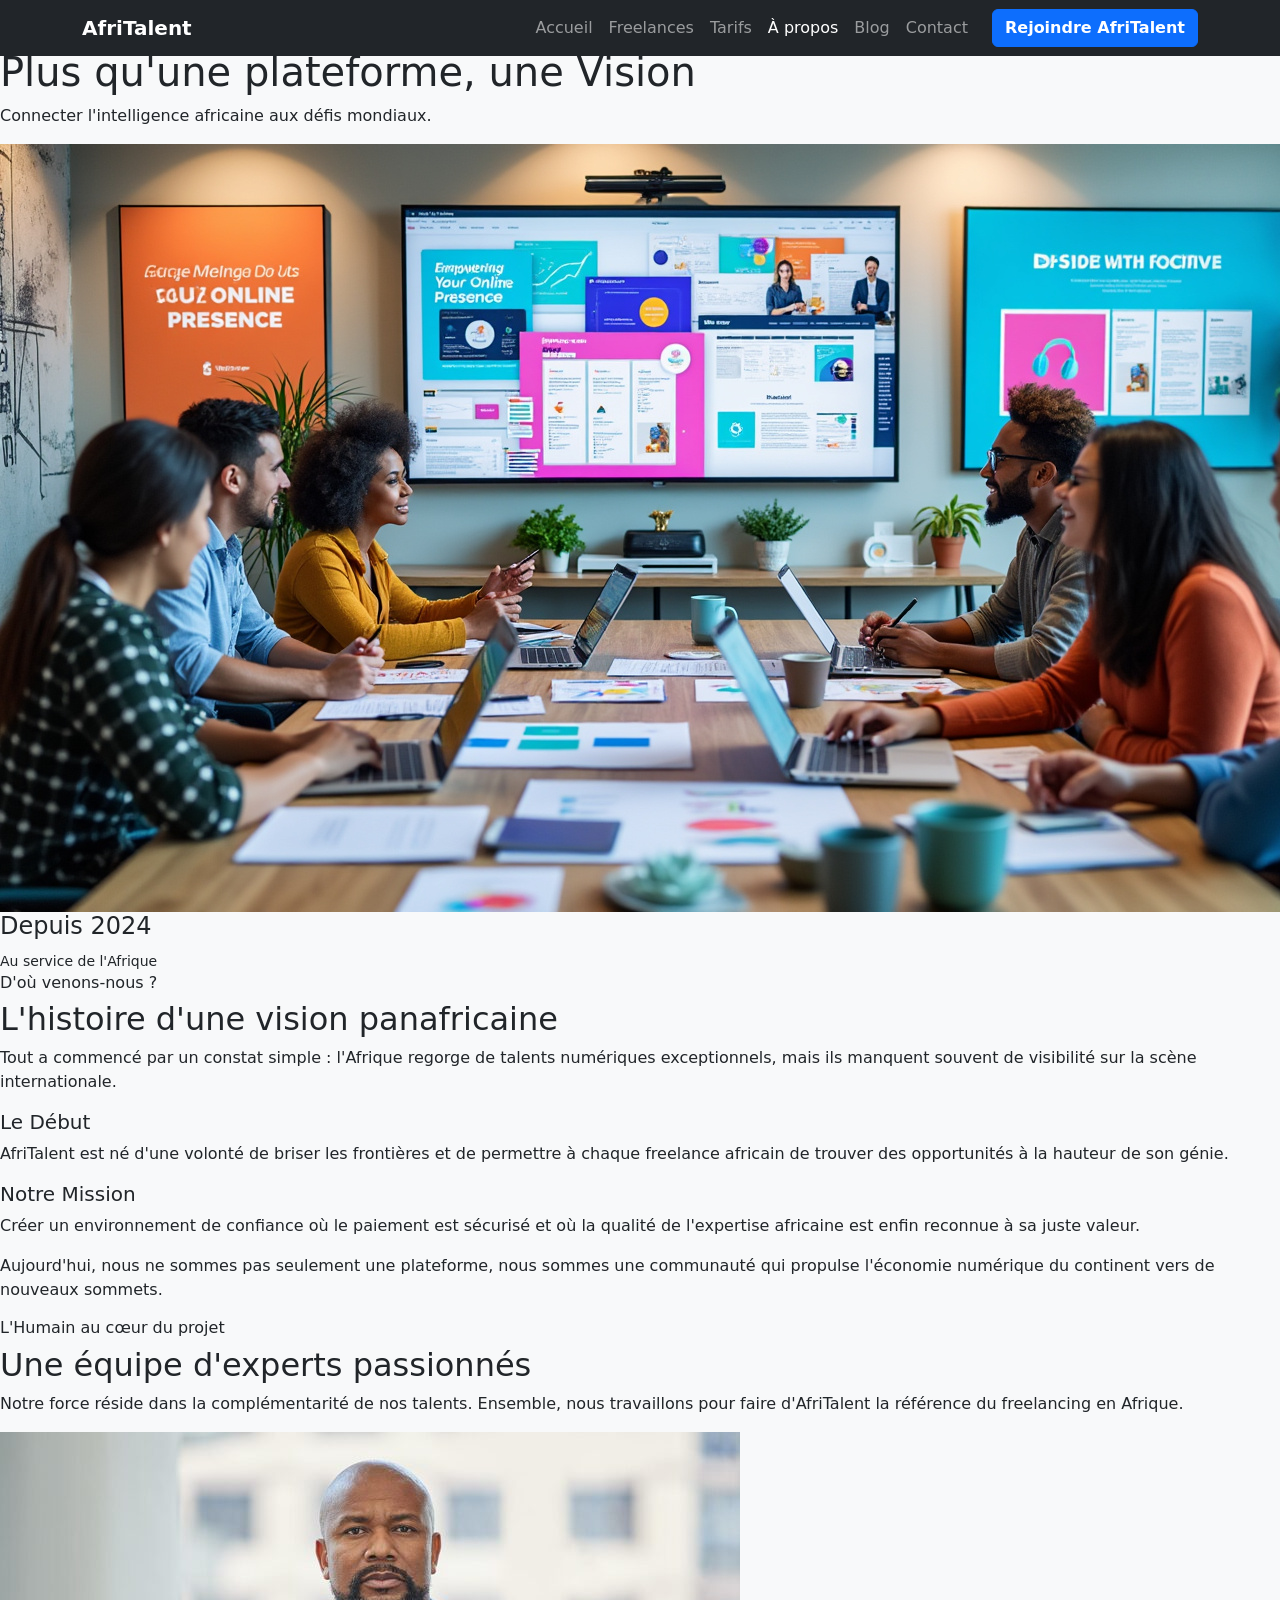
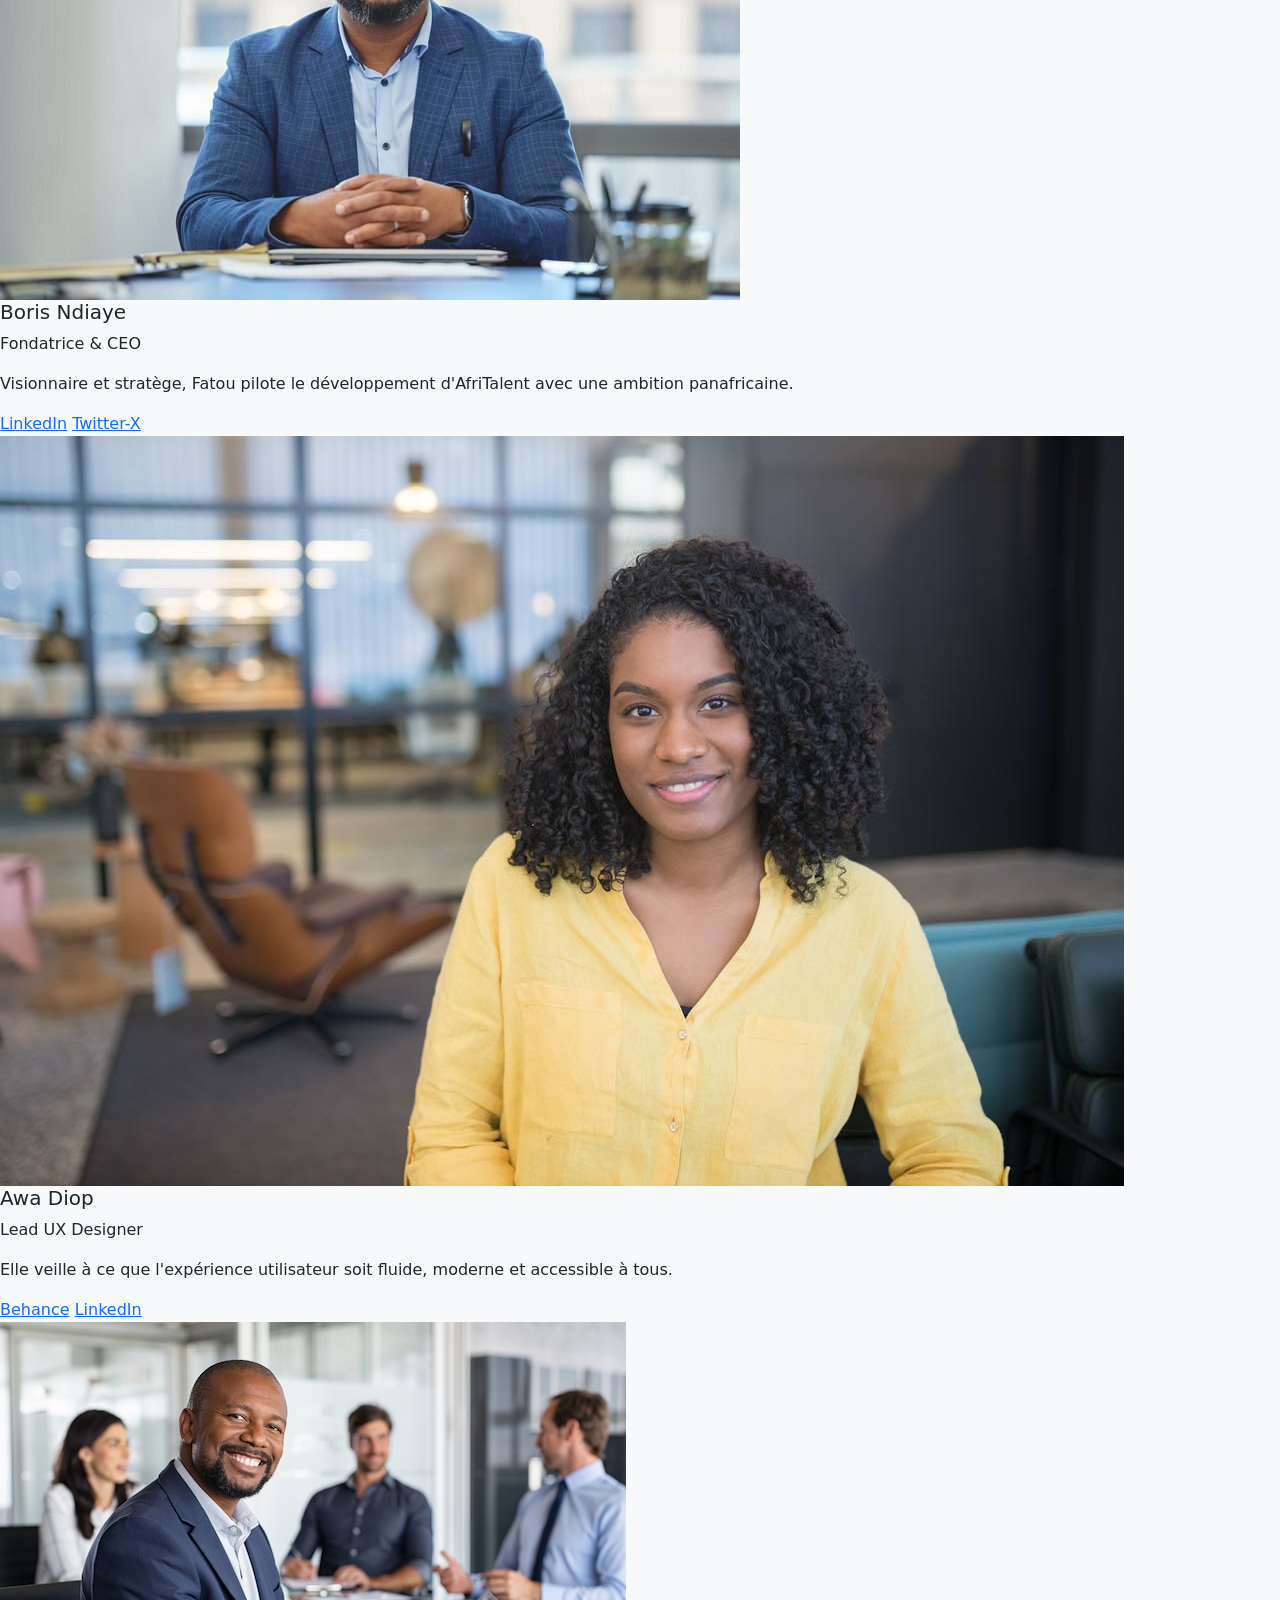
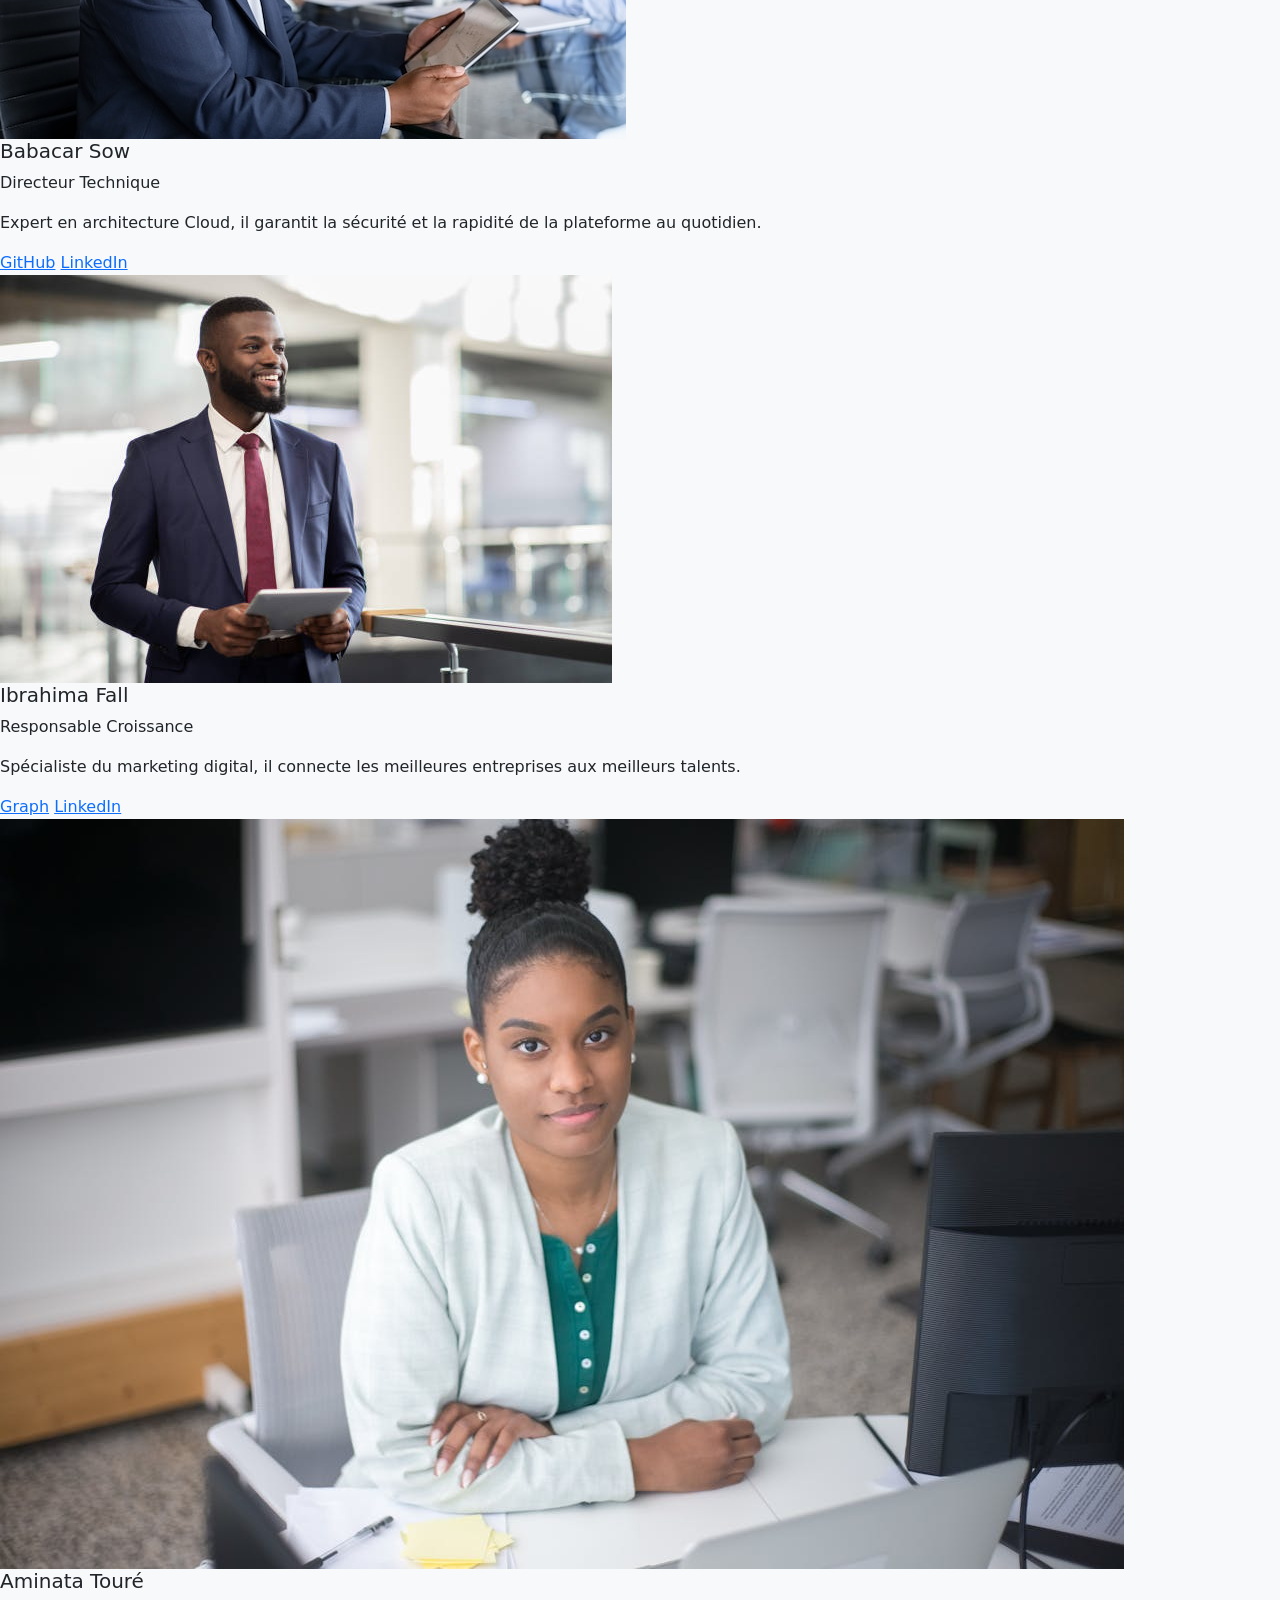
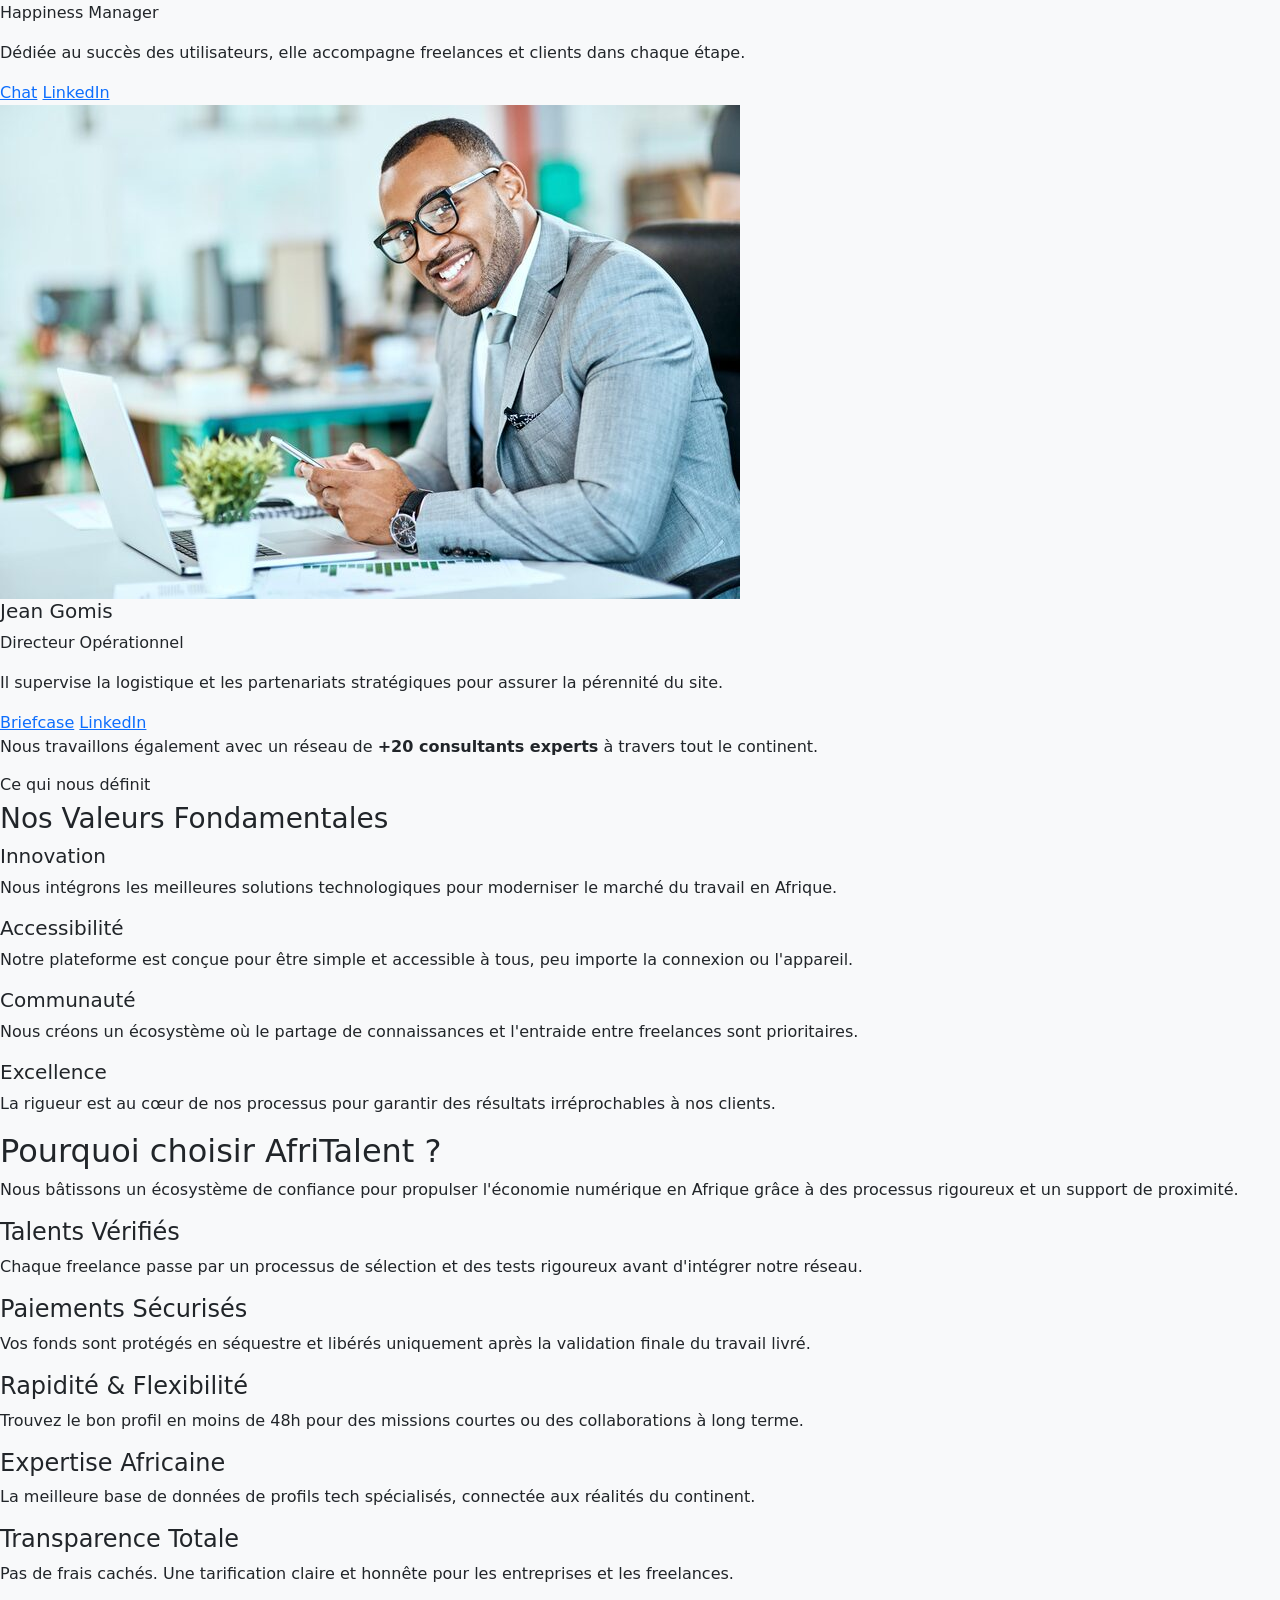
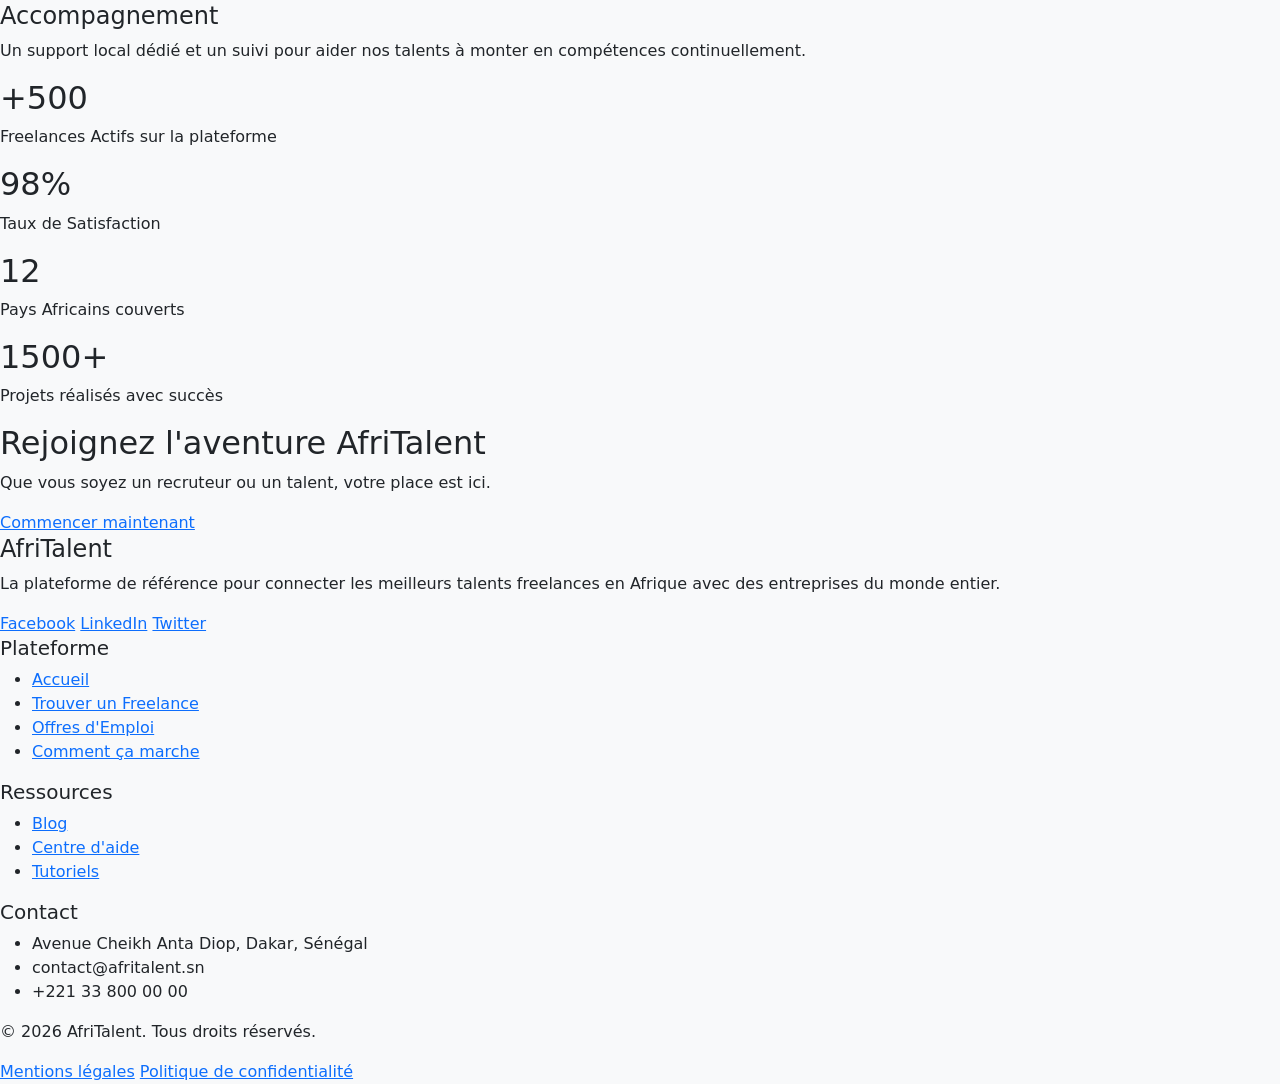
==== about.html @ 7be529d0 "HTML : Structure complete des 5 pages avec section et contenu texte" ====
<!DOCTYPE html>
<html lang="fr">
<head>
    <meta charset="UTF-8">
    <meta name="viewport" content="width=device-width, initial-scale=1.0">
    <title>AfriTalent - À propos</title>
    <link rel="stylesheet" href="https://cdn.jsdelivr.net/npm/bootstrap@5.3.0/dist/css/bootstrap.min.css">
    <link rel="stylesheet" href="https://cdn.jsdelivr.net/npm/bootstrap-icons@1.11.1/font/bootstrap-icons.css">
</head>
<body class="bg-light">

    <header>
        <nav class="navbar navbar-expand-lg navbar-dark bg-dark fixed-top">
            <div class="container">
                <a class="navbar-brand fw-bold" href="index.html">AfriTalent</a>
                
                <button class="navbar-toggler" type="button" data-bs-toggle="collapse" data-bs-target="#mainNavbar">
                    <span class="navbar-toggler-icon"></span>
                </button>

                <div class="collapse navbar-collapse" id="mainNavbar">
                    <ul class="navbar-nav ms-auto mb-2 mb-lg-0">
                        <li class="nav-item"><a class="nav-link" href="index.html">Accueil</a></li>
                        <li class="nav-item"><a class="nav-link" href="freelances.html">Freelances</a></li>
                        <li class="nav-item"><a class="nav-link" href="tarifs.html">Tarifs</a></li>
                        <li class="nav-item"><a class="nav-link active" href="about.html">À propos</a></li>
                        <li class="nav-item"><a class="nav-link" href="index.html#testimonials">Blog</a></li>
                        <li class="nav-item"><a class="nav-link" href="contact.html">Contact</a></li>
                    </ul>
                    <a href="#" class="btn btn-primary ms-lg-3 fw-bold">Rejoindre AfriTalent</a>
                </div>
            </div>
        </nav>
    </header>

    <main>
        <br><br>
        <header>
            <h1>Plus qu'une plateforme, une <span>Vision</span></h1>
            <p>Connecter l'intelligence africaine aux défis mondiaux.</p>
        </header>

        <section>
            <section>
                <div>
                    <div>
                        <img src="images/deev.jpg" alt="Réunion d'équipe">
                        <div>
                            <h4>Depuis 2024</h4>
                            <small>Au service de l'Afrique</small>
                        </div>
                    </div>

                    <div>
                        <h6>D'où venons-nous ?</h6>
                        <h2>L'histoire d'une vision panafricaine</h2>
                        
                        <p>
                            Tout a commencé par un constat simple : l'Afrique regorge de talents numériques exceptionnels, mais ils manquent souvent de visibilité sur la scène internationale.
                        </p>

                        <div>
                            <div>
                                <i></i>
                            </div>
                            <div>
                                <h5>Le Début</h5>
                                <p>AfriTalent est né d'une volonté de briser les frontières et de permettre à chaque freelance africain de trouver des opportunités à la hauteur de son génie.</p>
                            </div>
                        </div>

                        <div>
                            <div>
                                <i></i>
                            </div>
                            <div>
                                <h5>Notre Mission</h5>
                                <p>Créer un environnement de confiance où le paiement est sécurisé et où la qualité de l'expertise africaine est enfin reconnue à sa juste valeur.</p>
                            </div>
                        </div>

                        <p>
                            Aujourd'hui, nous ne sommes pas seulement une plateforme, nous sommes une communauté qui propulse l'économie numérique du continent vers de nouveaux sommets.
                        </p>
                    </div>
                </div>
            </section>

            <div>
                <div>
                    <h6>L'Humain au cœur du projet</h6>
                    <h2>Une équipe d'experts passionnés</h2>
                    <p>
                        Notre force réside dans la complémentarité de nos talents. Ensemble, nous travaillons pour faire d'AfriTalent la référence du freelancing en Afrique.
                    </p>
                </div>

                <div>
                    <article>
                        <img src="images/BorisNdiaye.jpg" alt="CEO">
                        <h5>Boris Ndiaye</h5>
                        <p>Fondatrice & CEO</p>
                        <p>Visionnaire et stratège, Fatou pilote le développement d'AfriTalent avec une ambition panafricaine.</p>
                        <div>
                            <a href="#">LinkedIn</a>
                            <a href="#">Twitter-X</a>
                        </div>
                    </article>

                <article>
                        <img src="images/AwaDiop.jpg" alt="UX Design">
                        <h5>Awa Diop</h5>
                        <p>Lead UX Designer</p>
                        <p>Elle veille à ce que l'expérience utilisateur soit fluide, moderne et accessible à tous.</p>
                        <div>
                            <a href="#">Behance</a>
                            <a href="#">LinkedIn</a>
                        </div>
                    </article>

                    <article>
                        <img src="images/BabacarSow.jpg" alt="CTO">
                        <h5>Babacar Sow</h5>
                        <p>Directeur Technique</p>
                        <p>Expert en architecture Cloud, il garantit la sécurité et la rapidité de la plateforme au quotidien.</p>
                        <div>
                            <a href="#">GitHub</a>
                            <a href="#">LinkedIn</a>
                        </div>
                    </article>

                    <article>
                        <img src="images/IbrahimaFall.jpg" alt="Growth">
                        <h5>Ibrahima Fall</h5>
                        <p>Responsable Croissance</p>
                        <p>Spécialiste du marketing digital, il connecte les meilleures entreprises aux meilleurs talents.</p>
                        <div>
                            <a href="#">Graph</a>
                            <a href="#">LinkedIn</a>
                        </div>
                    </article>

                    <article>
                        <img src="images/Aminata.jpg" alt="Customer Success">
                        <h5>Aminata Touré</h5>
                        <p>Happiness Manager</p>
                        <p>Dédiée au succès des utilisateurs, elle accompagne freelances et clients dans chaque étape.</p>
                        <div>
                            <a href="#">Chat</a>
                            <a href="#">LinkedIn</a>
                        </div>
                    </article>

                    <article>
                        <img src="images/JeanGomis.jpg" alt="Operations">
                        <h5>Jean Gomis</h5>
                        <p>Directeur Opérationnel</p>
                        <p>Il supervise la logistique et les partenariats stratégiques pour assurer la pérennité du site.</p>
                        <div>
                            <a href="#">Briefcase</a>
                            <a href="#">LinkedIn</a>
                        </div>
                    </article>
                </div>
                
                <div>
                    <p>
                        Nous travaillons également avec un réseau de <strong>+20 consultants experts</strong> à travers tout le continent.
                    </p>
                </div>
            </div>
        </section>

        <section>
            <div>
                <h6>Ce qui nous définit</h6>
                <h3>Nos Valeurs Fondamentales</h3>
                
                <article>
                    <h5>Innovation</h5>
                    <p>
                        Nous intégrons les meilleures solutions technologiques pour moderniser le marché du travail en Afrique.
                    </p>
                </article>

                <article>
                    <h5>Accessibilité</h5>
                    <p>
                        Notre plateforme est conçue pour être simple et accessible à tous, peu importe la connexion ou l'appareil.
                    </p>
                </article>

                <article>
                    <h5>Communauté</h5>
                    <p>
                        Nous créons un écosystème où le partage de connaissances et l'entraide entre freelances sont prioritaires.
                    </p>
                </article>

                <article>
                    <h5>Excellence</h5>
                    <p>
                        La rigueur est au cœur de nos processus pour garantir des résultats irréprochables à nos clients.
                    </p>
                </article>
            </div>
        </section>

        <section>
            <div>
                <h2>Pourquoi choisir <span>AfriTalent</span> ?</h2>
                <p>
                    Nous bâtissons un écosystème de confiance pour propulser l'économie numérique en Afrique grâce à des processus rigoureux et un support de proximité.
                </p>
            </div>

            <div>
                <article>
                    <h4>Talents Vérifiés</h4>
                    <p>Chaque freelance passe par un processus de sélection et des tests rigoureux avant d'intégrer notre réseau.</p>
                </article>

                <article>
                    <h4>Paiements Sécurisés</h4>
                    <p>Vos fonds sont protégés en séquestre et libérés uniquement après la validation finale du travail livré.</p>
                </article>

                <article>
                    <h4>Rapidité & Flexibilité</h4>
                    <p>Trouvez le bon profil en moins de 48h pour des missions courtes ou des collaborations à long terme.</p>
                </article>

                <article>
                    <h4>Expertise Africaine</h4>
                    <p>La meilleure base de données de profils tech spécialisés, connectée aux réalités du continent.</p>
                </article>

                <article>
                    <h4>Transparence Totale</h4>
                    <p>Pas de frais cachés. Une tarification claire et honnête pour les entreprises et les freelances.</p>
                </article>

                <article>
                    <h4>Accompagnement</h4>
                    <p>Un support local dédié et un suivi pour aider nos talents à monter en compétences continuellement.</p>
                </article>
            </div>

            <div>
                <div>
                    <h2>+500</h2>
                    <p>Freelances Actifs sur la plateforme</p>
                </div>
                <div>
                    <h2>98%</h2>
                    <p>Taux de Satisfaction</p>
                </div>
                <div>
                    <h2>12</h2>
                    <p>Pays Africains couverts</p>
                </div>
                <div>
                    <h2>1500+</h2>
                    <p>Projets réalisés avec succès</p>
                </div>
            </div>
        </section>

        <section>
            <div>
                <h2>Rejoignez l'aventure AfriTalent</h2>
                <p>Que vous soyez un recruteur ou un talent, votre place est ici.</p>
                <a href="contact.html">Commencer maintenant</a>
            </div>
        </section>
    </main>

<footer>
    <div id="footer-content">
        
        <div class="footer-section">
            <h4>AfriTalent</h4>
            <p>La plateforme de référence pour connecter les meilleurs talents freelances en Afrique avec des entreprises du monde entier.</p>
            <div class="social-links">
                <a href="#">Facebook</a>
                <a href="#">LinkedIn</a>
                <a href="#">Twitter</a>
            </div>
        </div>

        <div class="footer-section">
            <h5>Plateforme</h5>
            <ul>
                <li><a href="index.html">Accueil</a></li>
                <li><a href="freelances.html">Trouver un Freelance</a></li>
                <li><a href="#">Offres d'Emploi</a></li>
                <li><a href="#">Comment ça marche</a></li>
            </ul>
        </div>

        <div class="footer-section">
            <h5>Ressources</h5>
            <ul>
                <li><a href="#">Blog</a></li>
                <li><a href="#">Centre d'aide</a></li>
                <li><a href="#">Tutoriels</a></li>
            </ul>
        </div>

        <div class="footer-section">
            <h5>Contact</h5>
            <ul>
                <li> Avenue Cheikh Anta Diop, Dakar, Sénégal</li>
                <li> contact@afritalent.sn</li>
                <li> +221 33 800 00 00</li>
            </ul>
        </div>
    </div>

    <div class="footer-bottom">
        <p>&copy; 2026 AfriTalent. Tous droits réservés.</p>
        <a href="#">Mentions légales</a>
        <a href="#">Politique de confidentialité</a>
    </div>
</footer>

        
    <script src="https://cdn.jsdelivr.net/npm/bootstrap@5.3.0/dist/js/bootstrap.bundle.min.js"></script>
    <script src="js/main.js"></script>
</body>
</html>
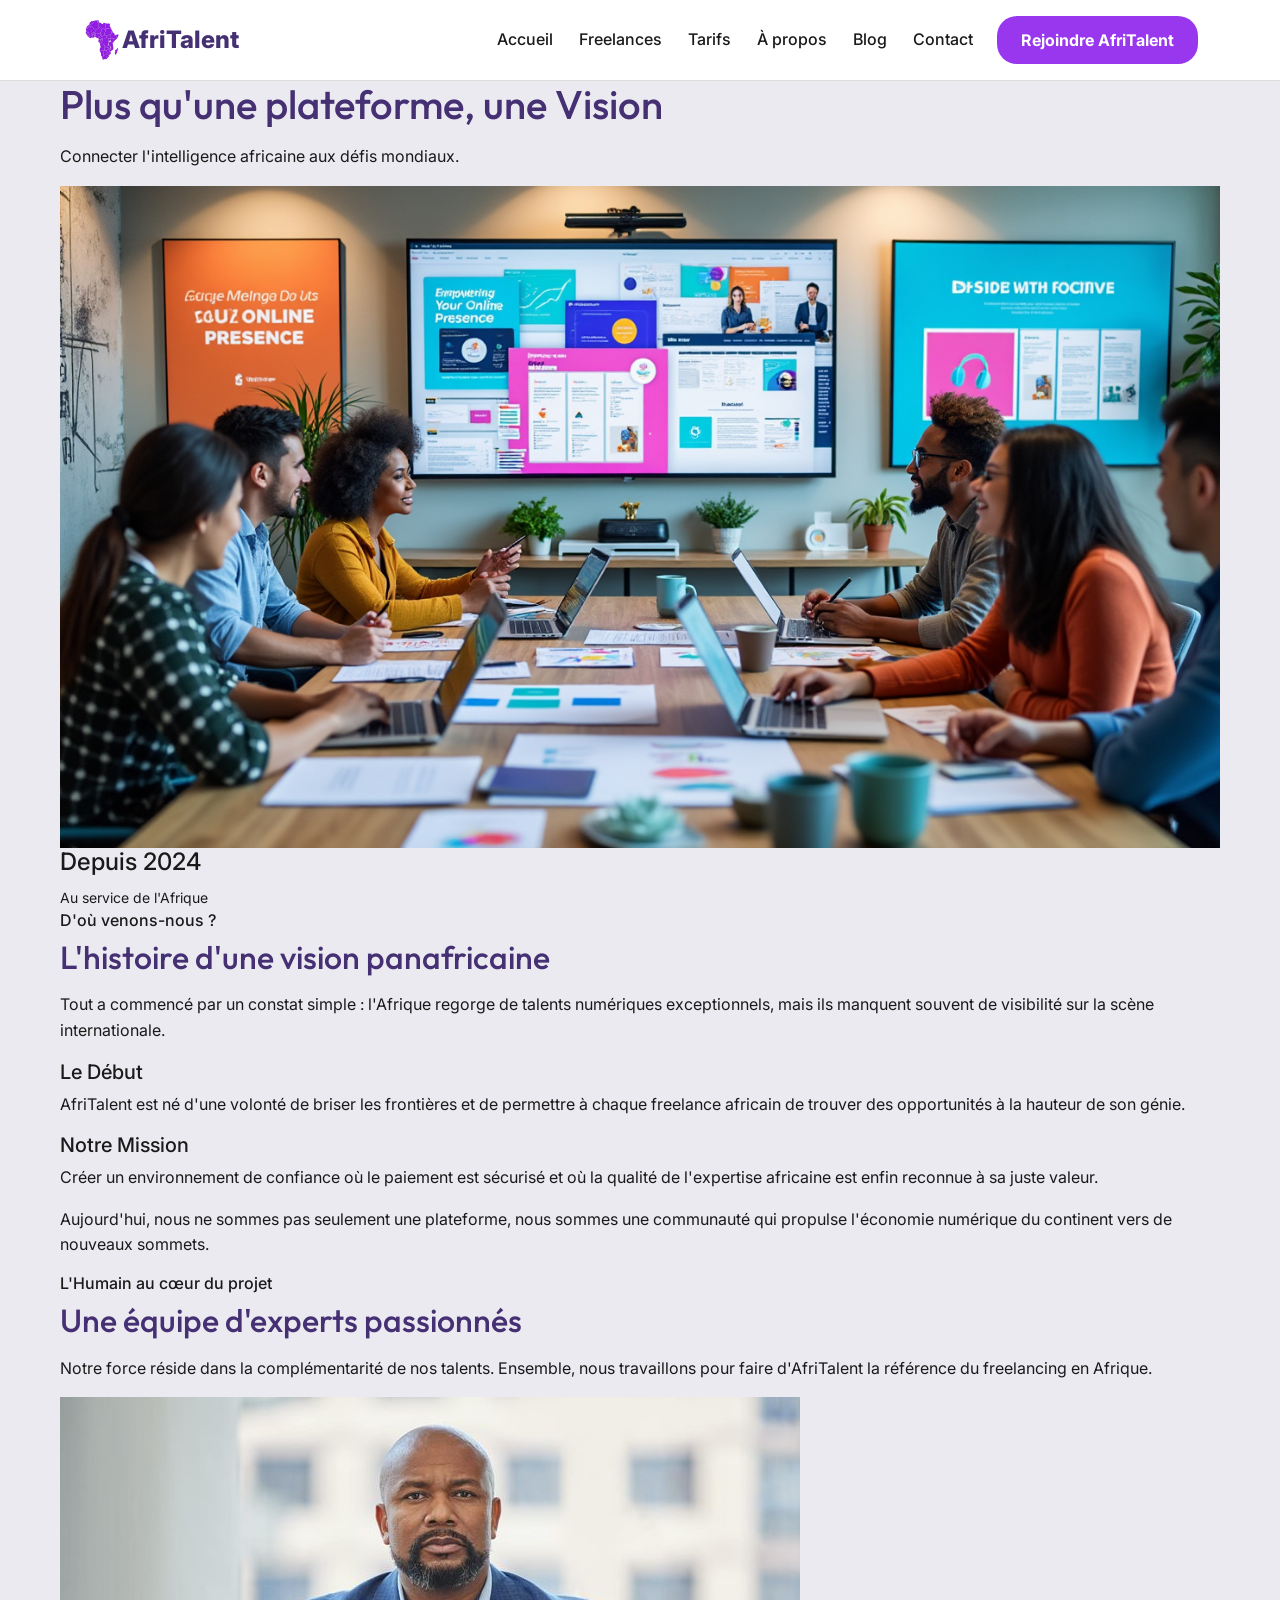
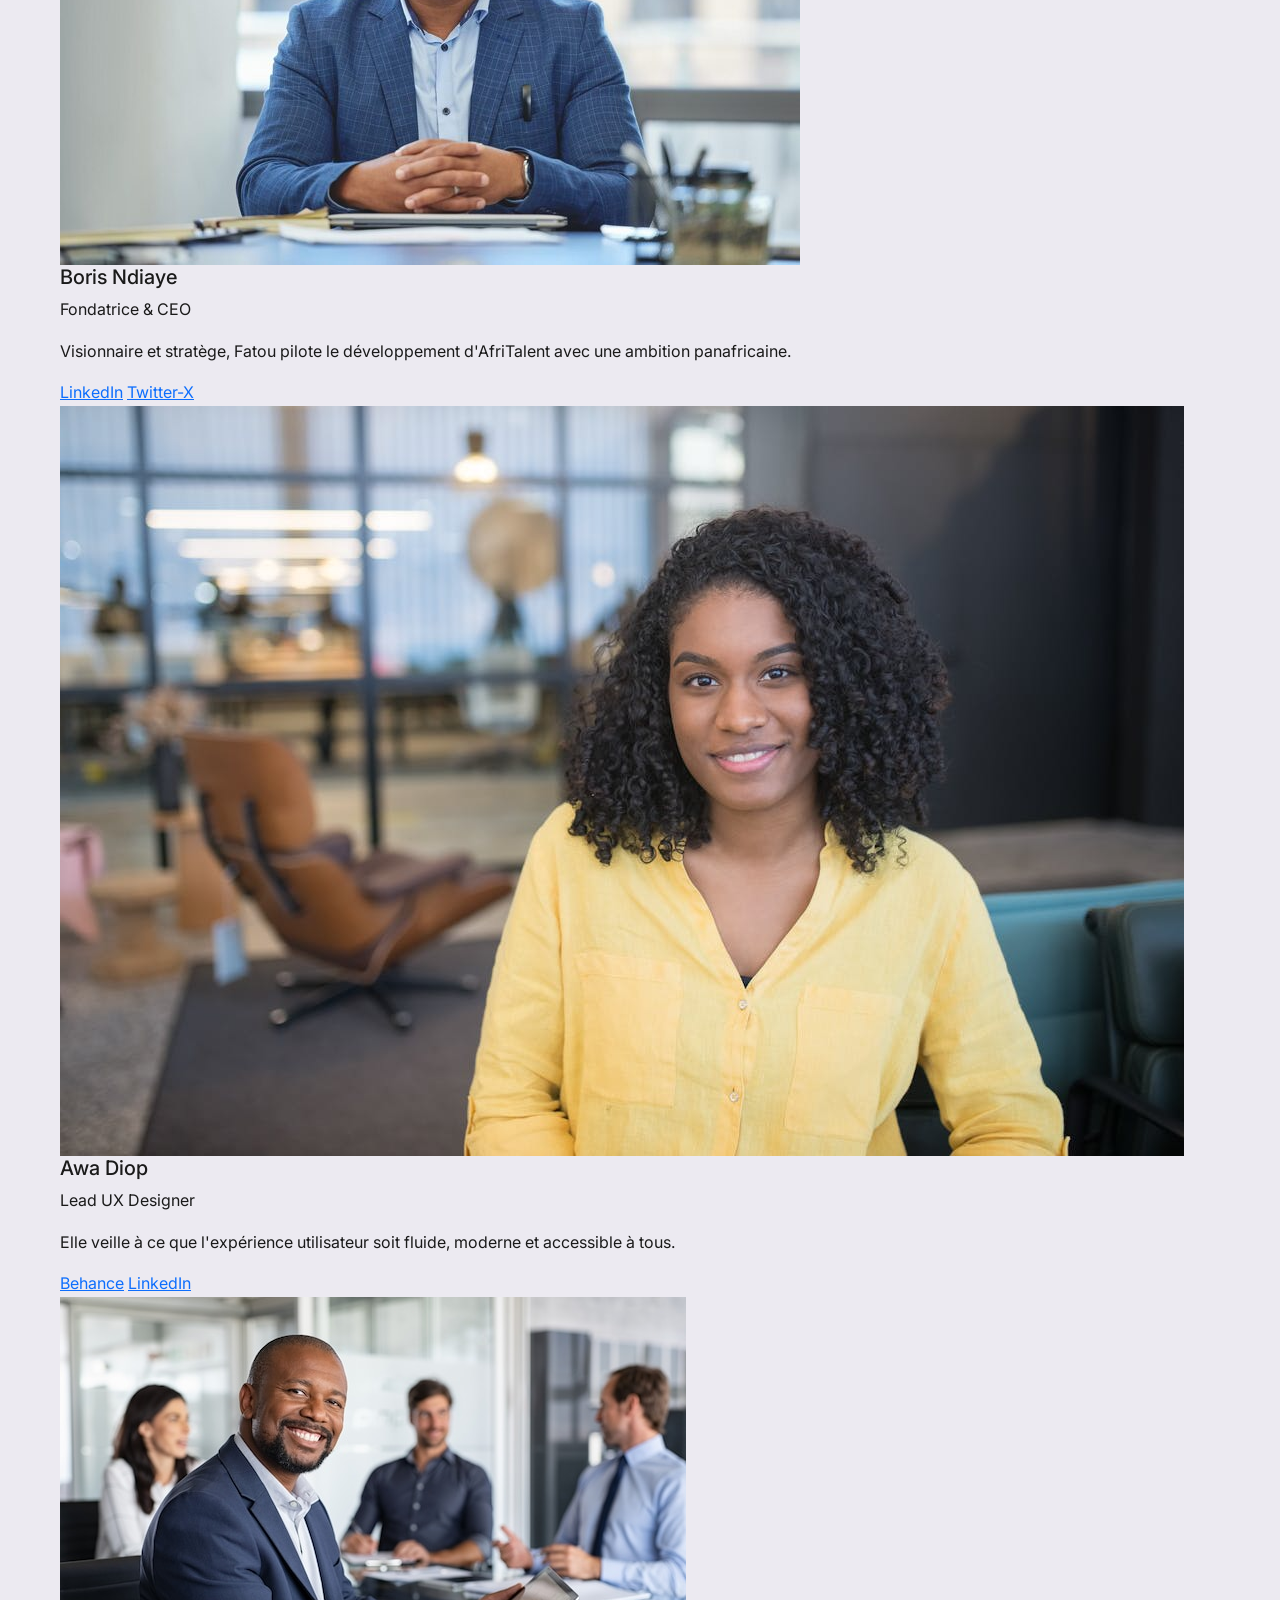
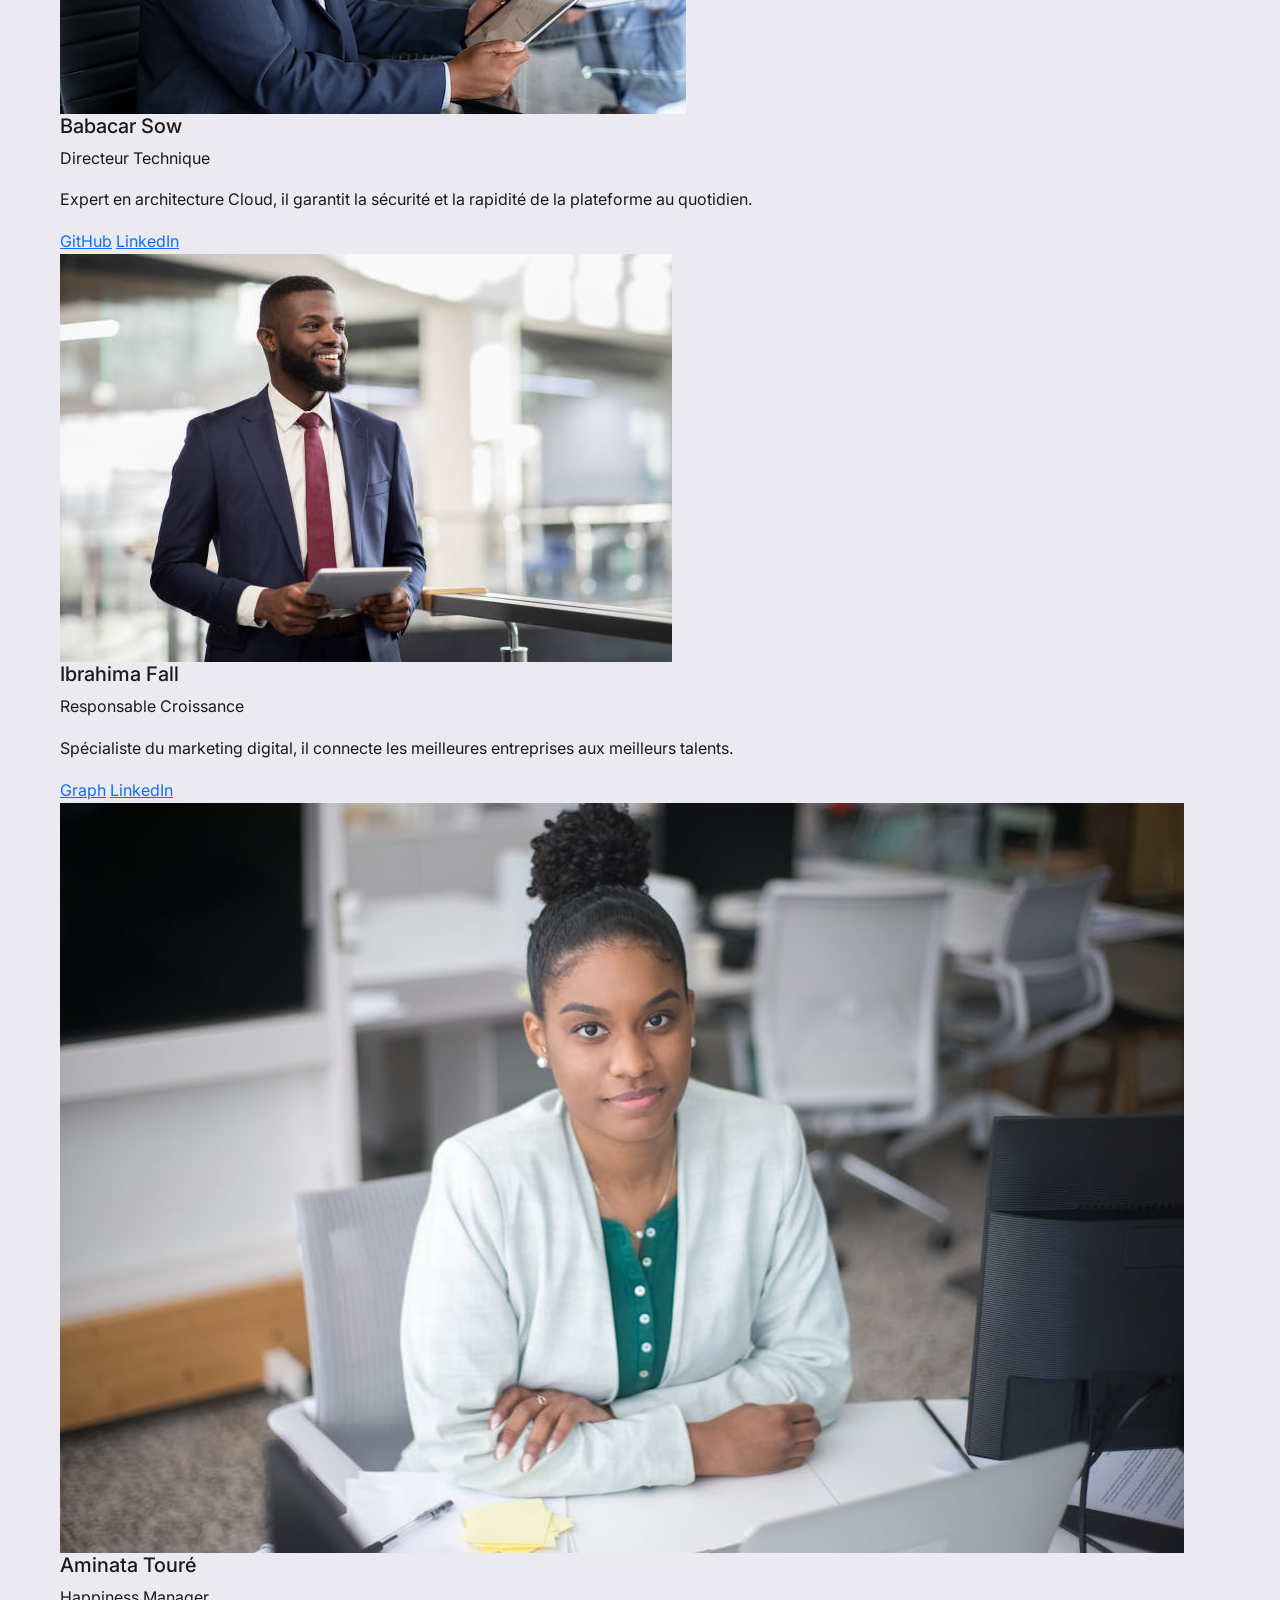
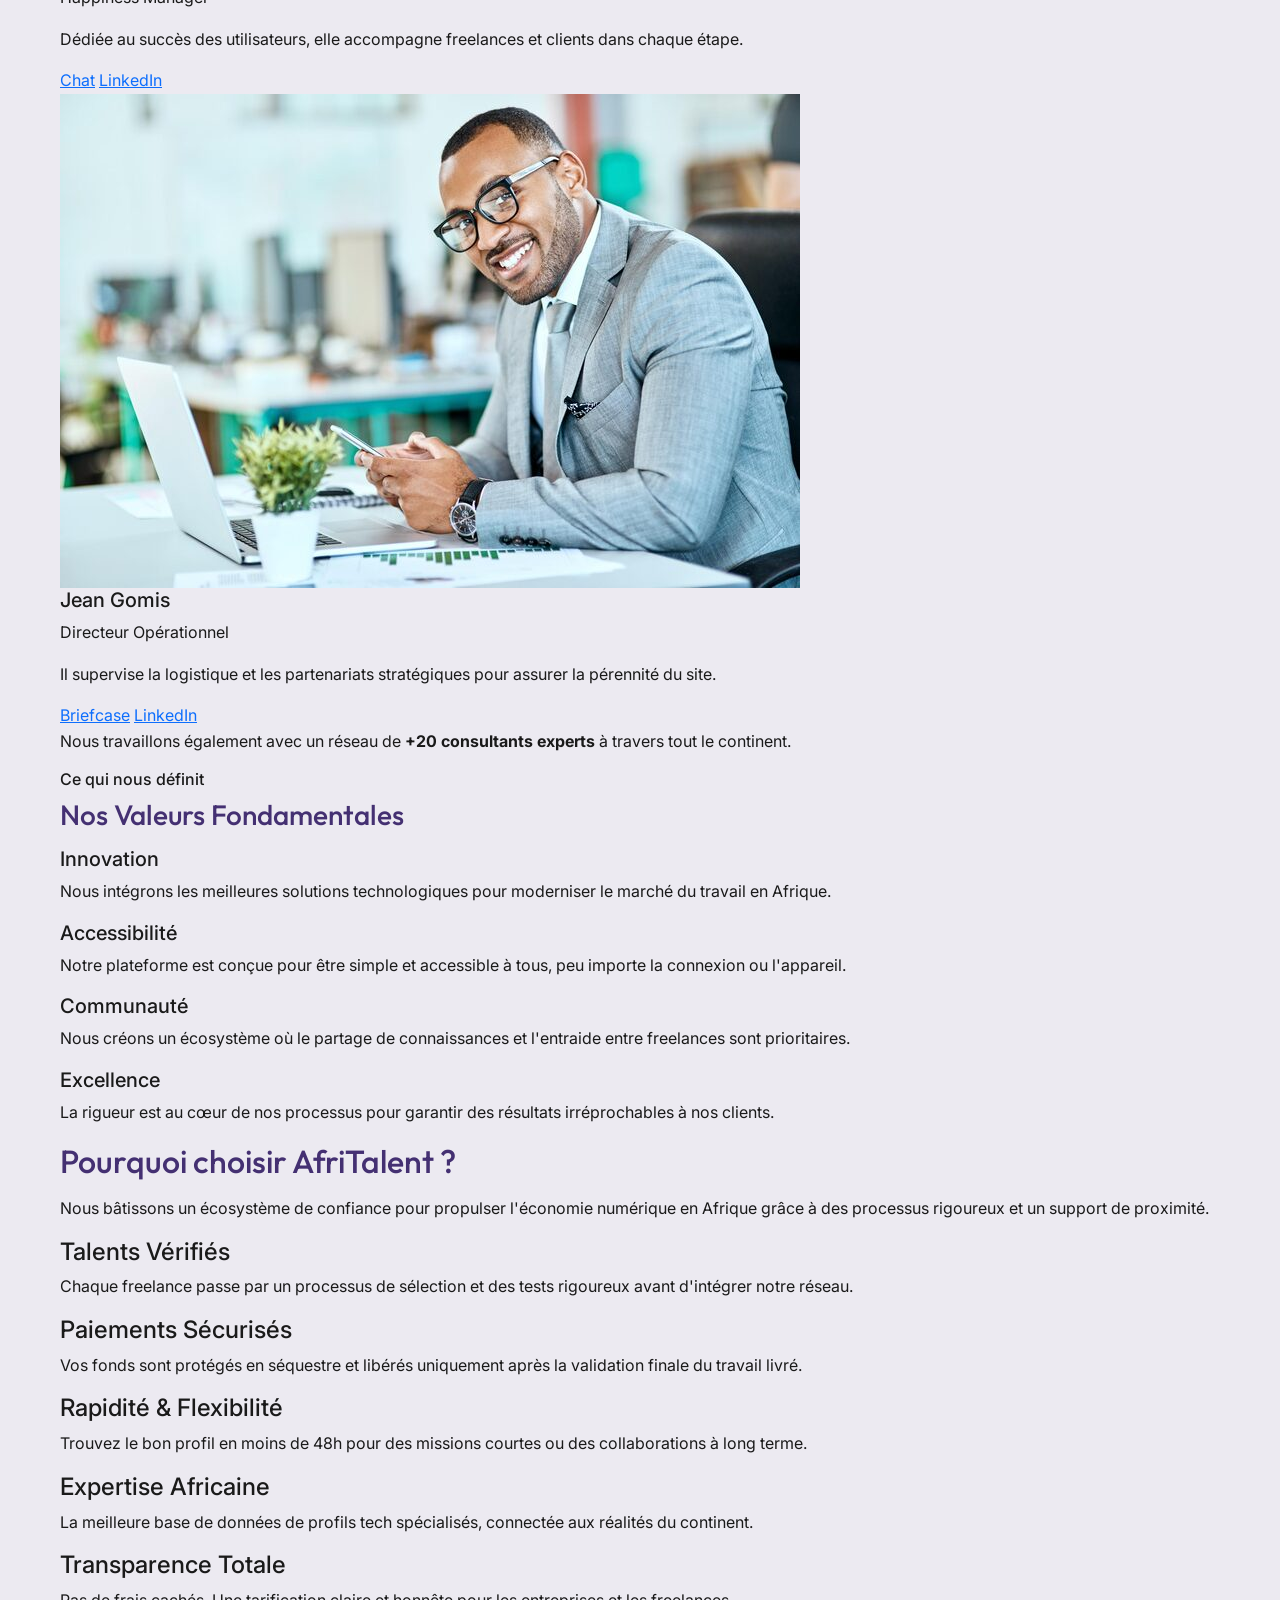
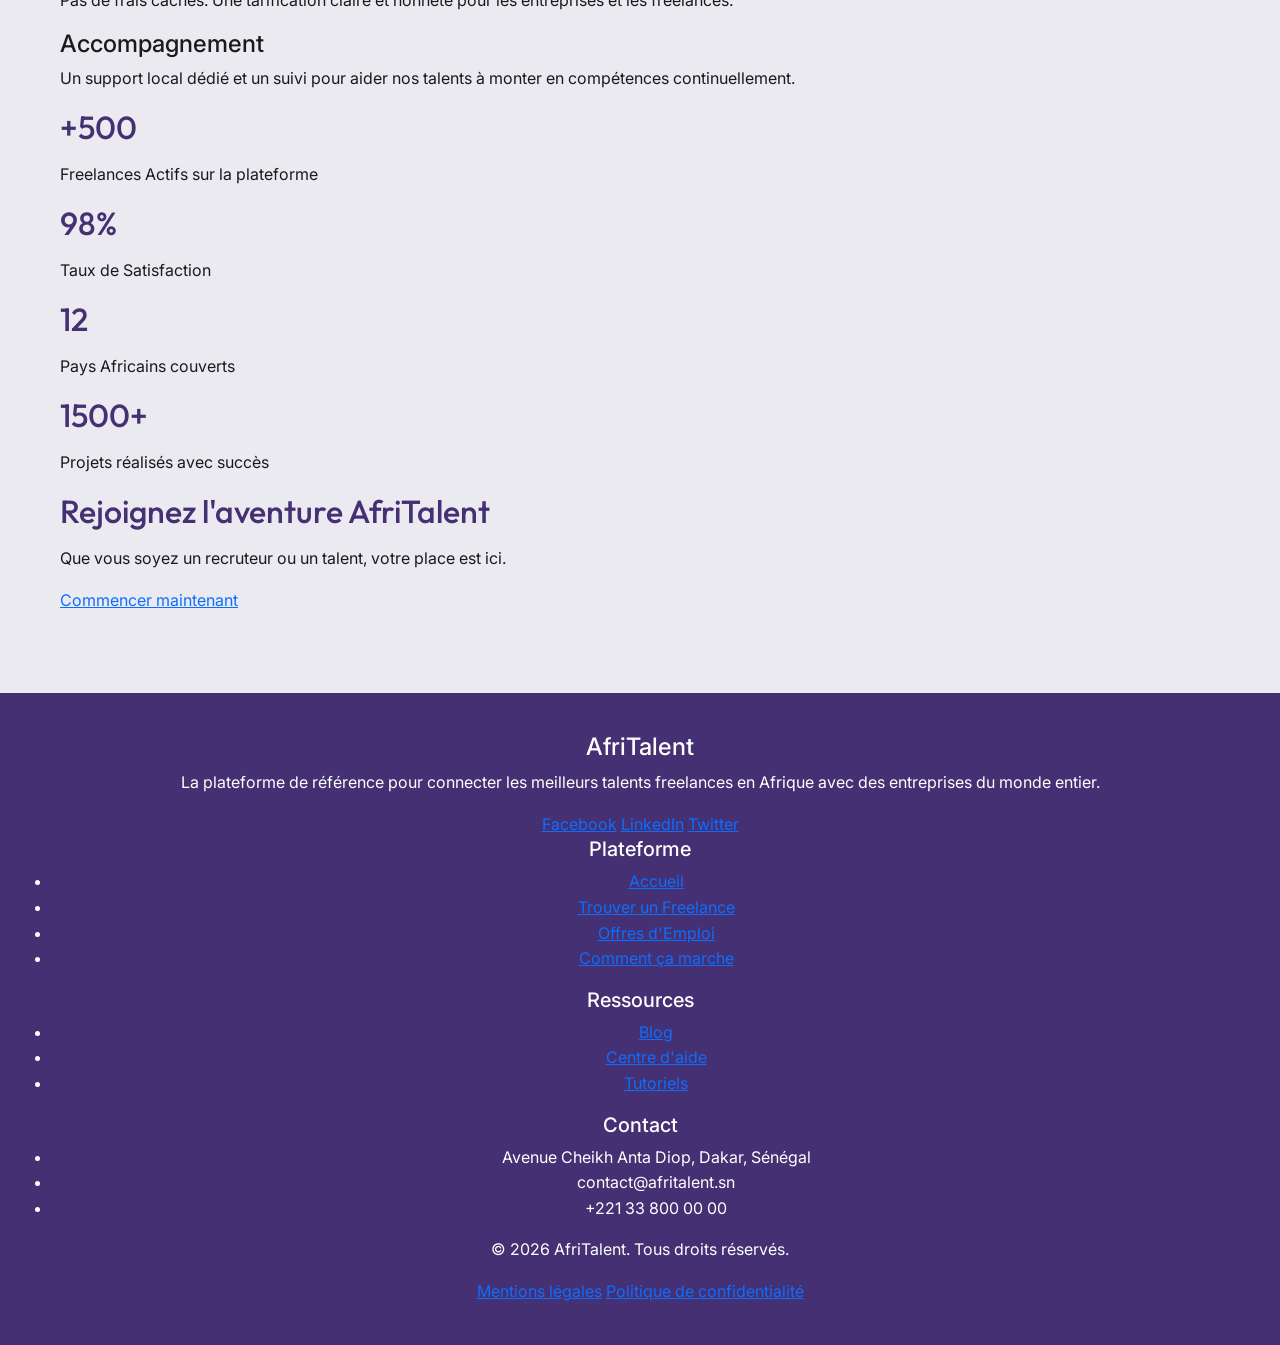
==== commit f03370de: "css : variables, typographie, layout general et styles de base" ====
--- a/about.html
+++ b/about.html
@@ -6,14 +6,18 @@
     <title>AfriTalent - À propos</title>
     <link rel="stylesheet" href="https://cdn.jsdelivr.net/npm/bootstrap@5.3.0/dist/css/bootstrap.min.css">
     <link rel="stylesheet" href="https://cdn.jsdelivr.net/npm/bootstrap-icons@1.11.1/font/bootstrap-icons.css">
+    <link href="https://fonts.googleapis.com/css2?family=Inter:wght@400;600&family=Outfit:wght@700&display=swap" rel="stylesheet">
+    <link rel="stylesheet" href="css/style.css">
 </head>
-<body class="bg-light">
+<body>
 
     <header>
-        <nav class="navbar navbar-expand-lg navbar-dark bg-dark fixed-top">
+        <nav class="navbar navbar-expand-lg fixed-top">
             <div class="container">
-                <a class="navbar-brand fw-bold" href="index.html">AfriTalent</a>
-                
+                 <a class="navbar-brand d-flex align-items-center" href="index.html">
+                <img src="images/africa.png" alt="AfriTalent Logo" class="brand-logo-img">
+                <span style="font-weight: 800;">AfriTalent</span>
+            </a>
                 <button class="navbar-toggler" type="button" data-bs-toggle="collapse" data-bs-target="#mainNavbar">
                     <span class="navbar-toggler-icon"></span>
                 </button>
@@ -34,7 +38,6 @@
     </header>
 
     <main>
-        <br><br>
         <header>
             <h1>Plus qu'une plateforme, une <span>Vision</span></h1>
             <p>Connecter l'intelligence africaine aux défis mondiaux.</p>
--- a/css/style.css
+++ b/css/style.css
@@ -0,0 +1,125 @@
+/* --- 1. VARIABLES CSS (Configuration globale) --- */
+:root {
+    --color-primary: #443072;    /* Indigo profond pour les titres */
+    --color-secondary: #9937ef;  /* Violet vif pour l'action */
+    --color-accent: #dccdf7;     /* Mauve clair pour les fonds */
+    --color-bg: #eceaf1;         /* Fond général du site */
+    --color-text: #1a1a1a;       /* Texte sombre */
+    --rayon-bordure: 20px;       /* Arrondi des éléments */
+    --font-heading: 'Outfit', sans-serif;
+    --font-body: 'Inter', sans-serif;
+}
+
+/* --- 2. RESET CSS (Normalisation) --- */
+*{
+    margin: 0;
+    padding: 0;
+    box-sizing: border-box;
+}
+
+/* --- 3. STYLES DE BASE --- */
+body {
+    font-family: var(--font-body);
+    background-color: var(--color-bg);
+    color: var(--color-text);
+    line-height: 1.6;
+    overflow-x: hidden; /*Ça évite les débordements horizontaux*/
+}
+
+/* --- 4. TYPOGRAPHIE --- */
+h1, h2, h3 {
+    font-family: var(--font-heading);
+    color: var(--color-primary);
+    margin-bottom: 1rem;
+}
+
+/* --- 5. NAVBAR --- */
+.navbar {
+    background-color:white;
+    border-bottom: 1px solid #dddddd;
+    padding: 15px 30px;
+}
+
+.navbar-brand {
+    font-size: 1.5rem;
+    font-weight: bold;
+    color: var(--color-primary) !important;
+    display: flex; /* Aligne le logo et le texte */
+    align-items: center;
+}
+
+/* --- 6. LOGO MAUVET (Technique du masque) --- */
+.brand-logo-img {
+    /* Dimensions et affichage requis pour le masque */
+    display: inline-block; 
+    width: 40px !important;
+    height: 40px !important;
+    
+    /* Couleur du logo (utilise la variable violette) */
+    background-color: var(--color-secodary);
+    
+    /* Découpe le fond violet selon la forme du SVG */
+    -webkit-mask-image: url('../images/africa.svg');
+    mask-image: url('../images/africa.svg');
+    
+    /* Paramètres du masque pour éviter les répétitions */
+    -webkit-mask-size: contain;
+    mask-size: contain;
+    -webkit-mask-repeat: no-repeat;
+    mask-repeat: no-repeat;
+    
+    /* S'assure qu'aucun filtre par défaut ne s'applique */
+    filter: none;
+}
+
+/* --- 7. NAVIGATION & BOUTONS --- */
+.navbar-nav .nav-link {
+    color: var(--color-text) !important;
+    font-weight: 500;
+    margin-left: 10px;
+}
+
+.btn-primary {
+    background-color: var(--color-secondary) !important;
+    border: none !important;
+    padding: 12px 24px !important;
+    border-radius: var(--rayon-bordure) !important;
+    font-weight: 600;
+}
+
+/* --- 8. SECTION & CONTENU --- */
+main {
+    max-width: 1200px;
+    margin: auto;
+    padding: 80px 20px;
+}
+
+.card-section {
+    background-color: var(--color-accent);
+    padding: 30px;
+    border-radius: var(--rayon-bordure);
+    margin-bottom: 20px;
+}
+
+/* --- 9. IMAGES --- */
+img {
+    max-width: 100%; 
+    height: auto; 
+    display: block; 
+}
+
+.img-container img {
+    border-radius: var(--rayon-bordure);
+}
+
+.hero{
+    min-height: 80vh; /*centrer verticalement le contenu*/
+}
+/* --- 10. FOOTER --- */
+footer {
+    background-color: var(--color-primary);
+    color: white;
+    text-align: center;
+    padding: 40px 20px;
+     
+}
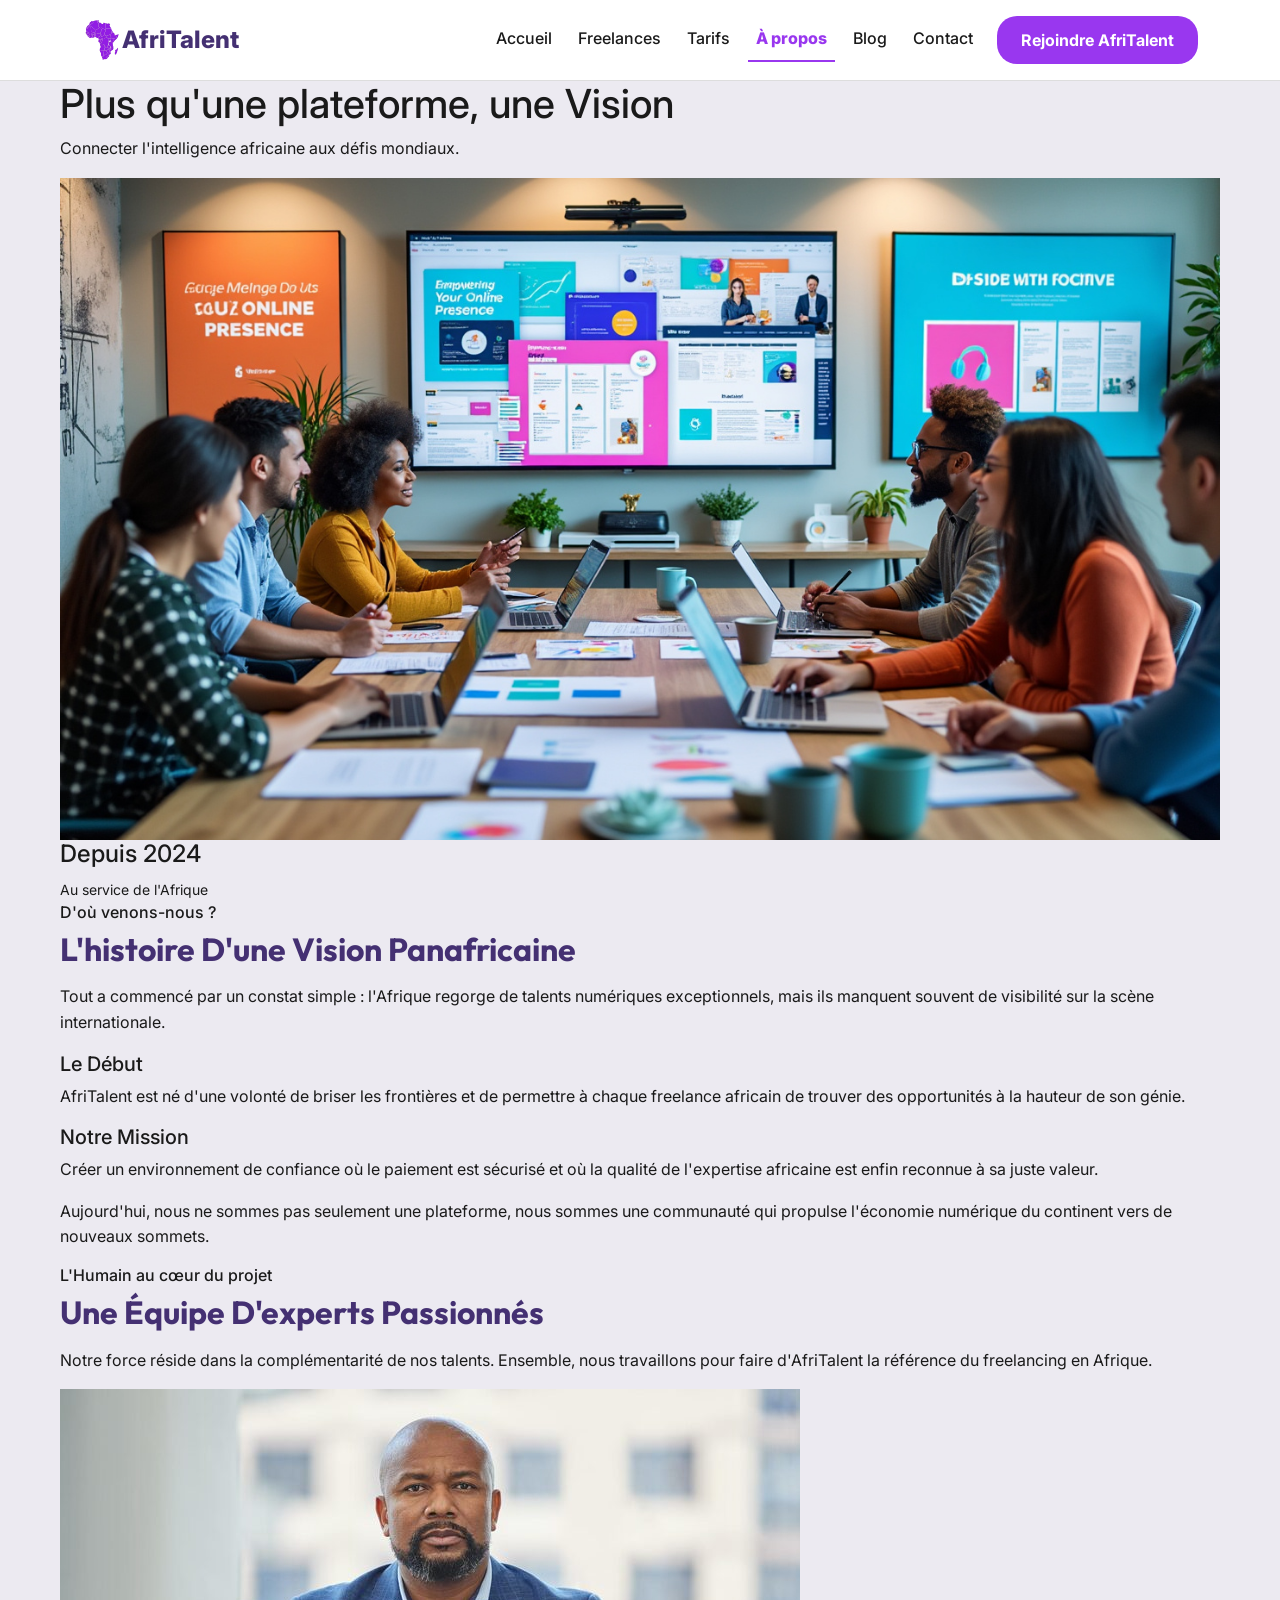
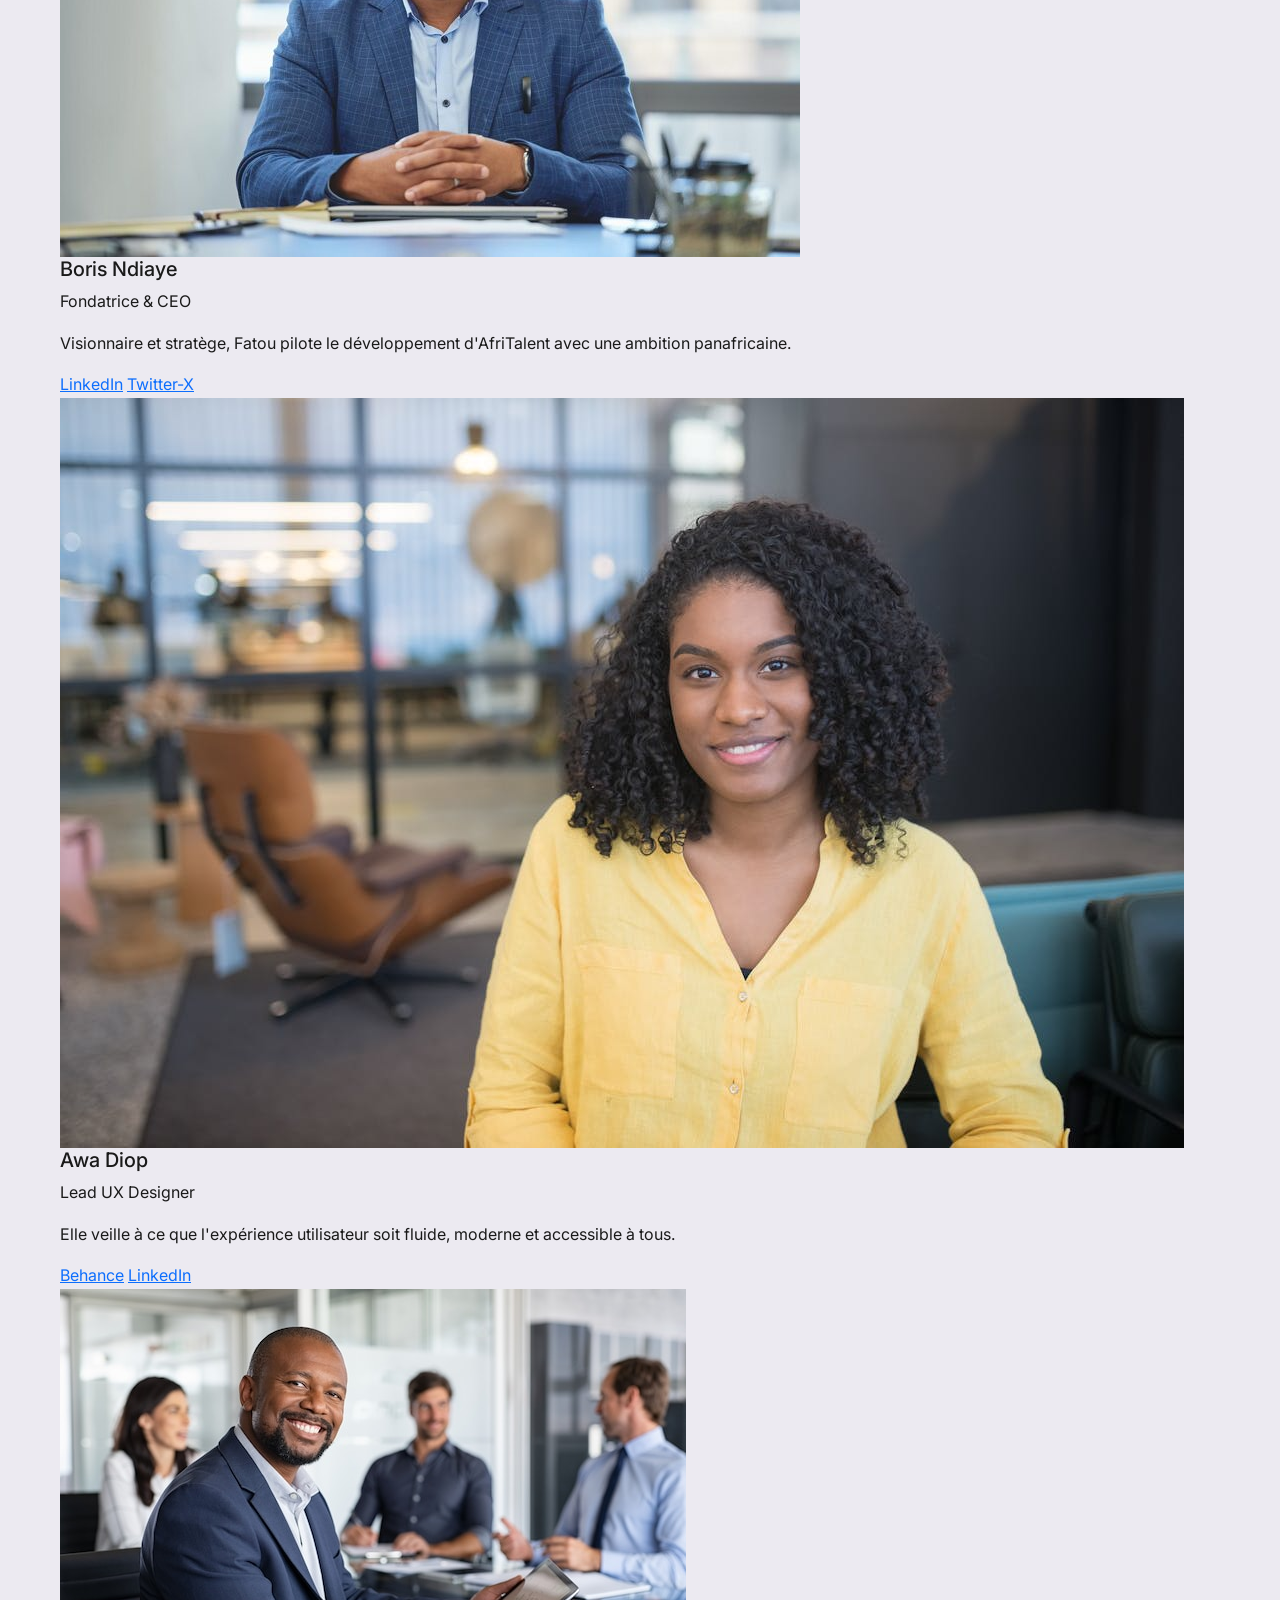
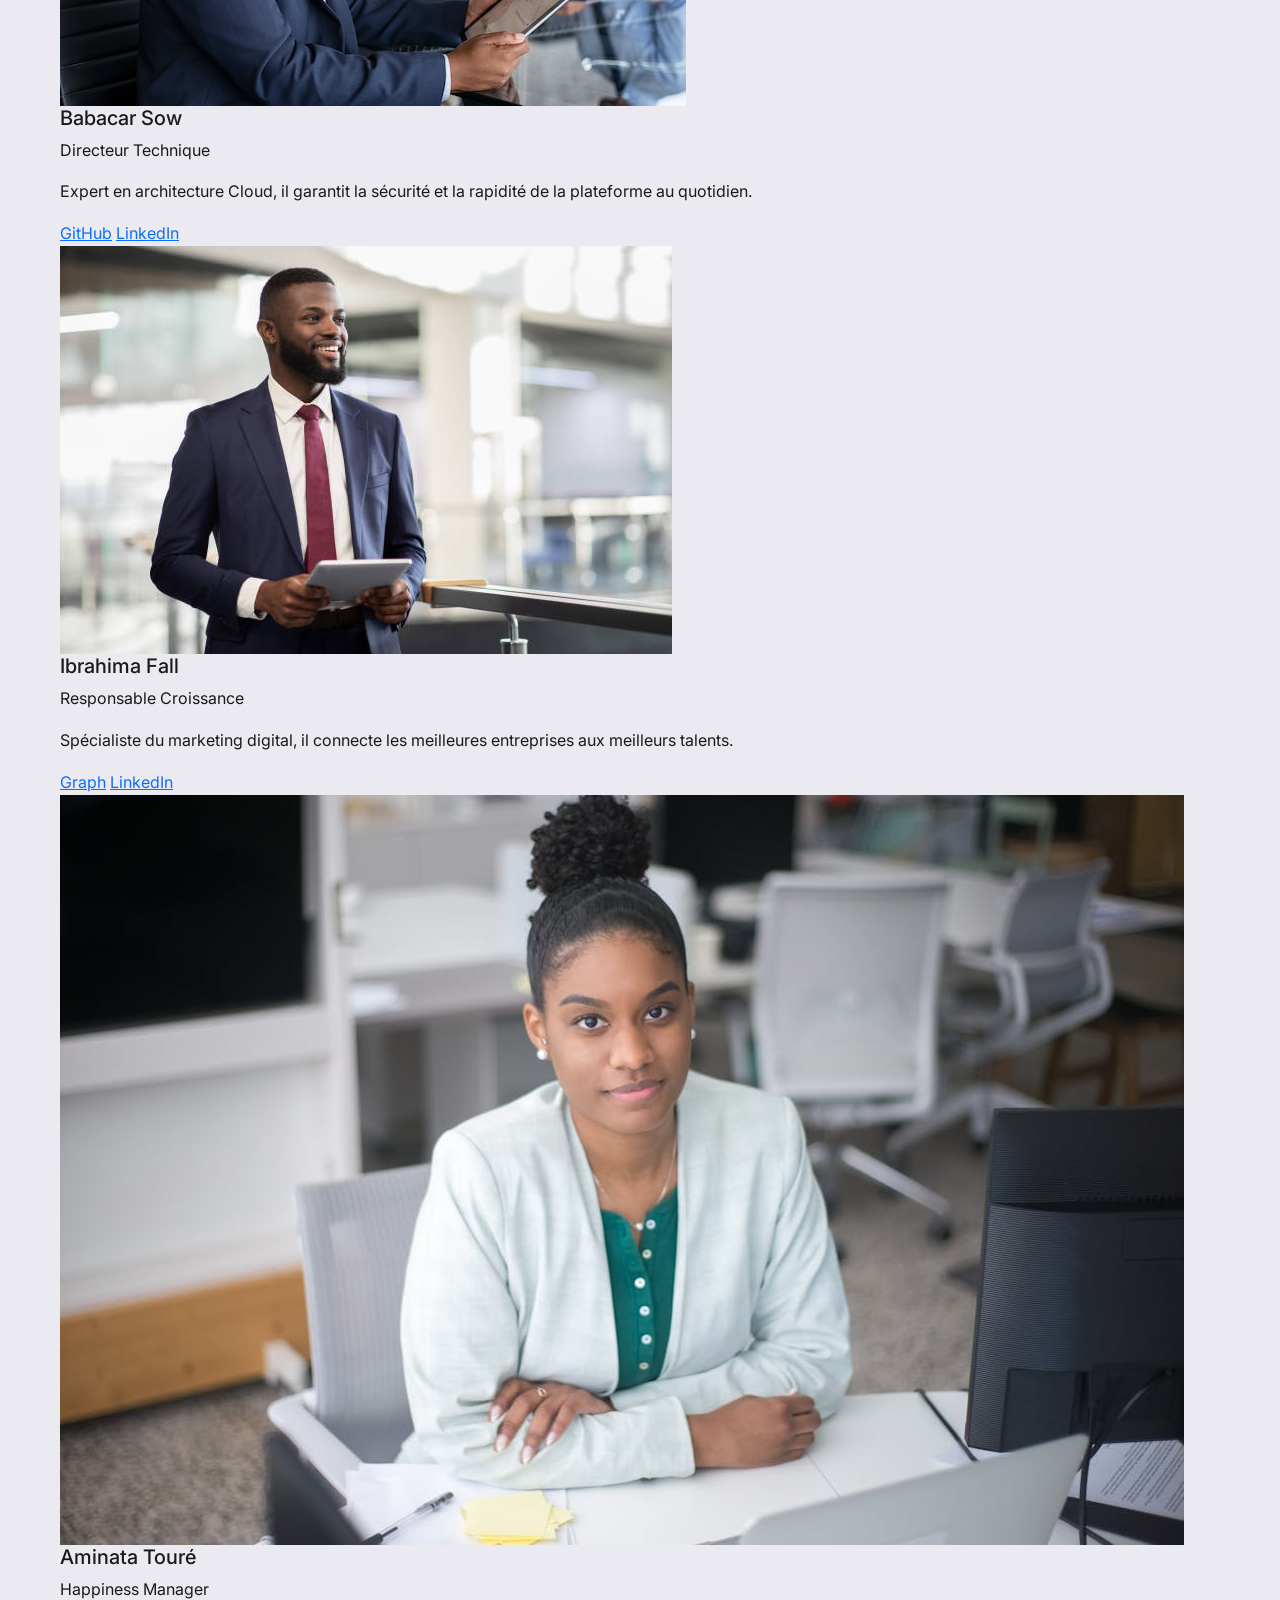
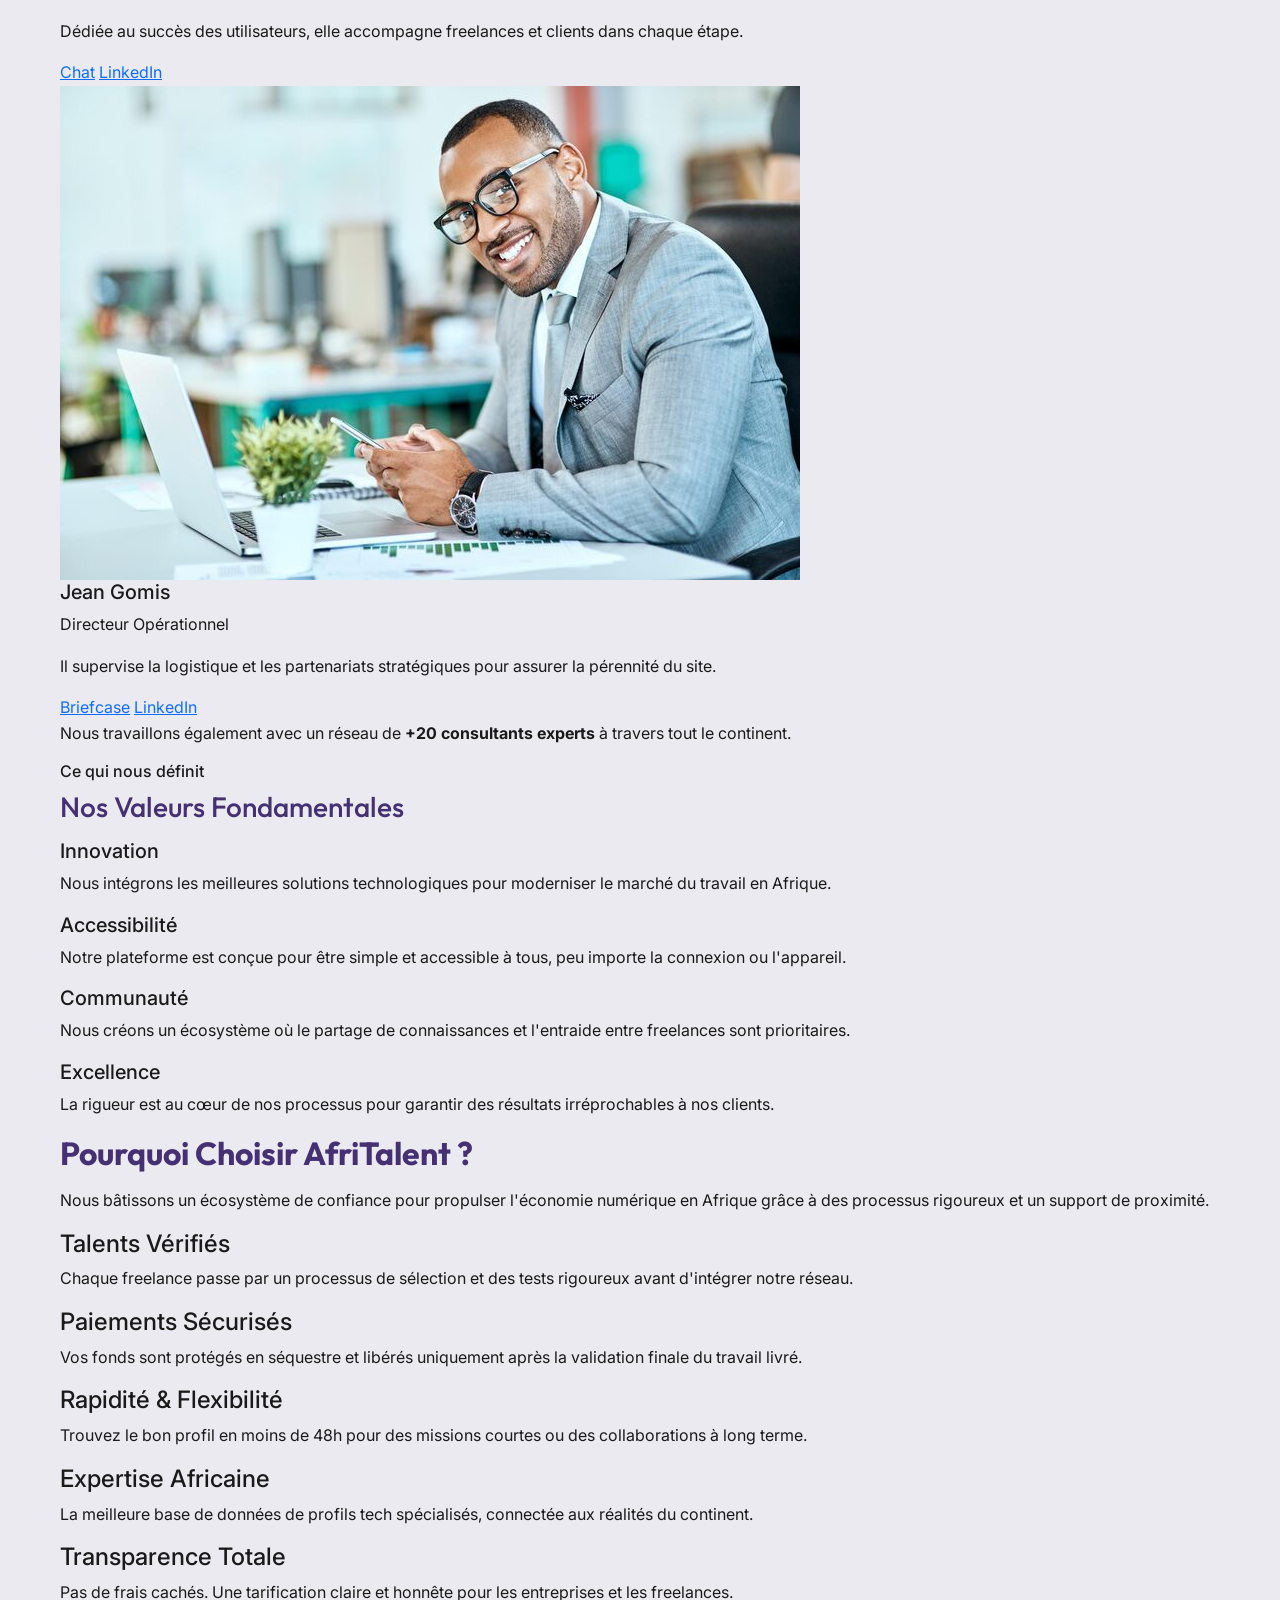
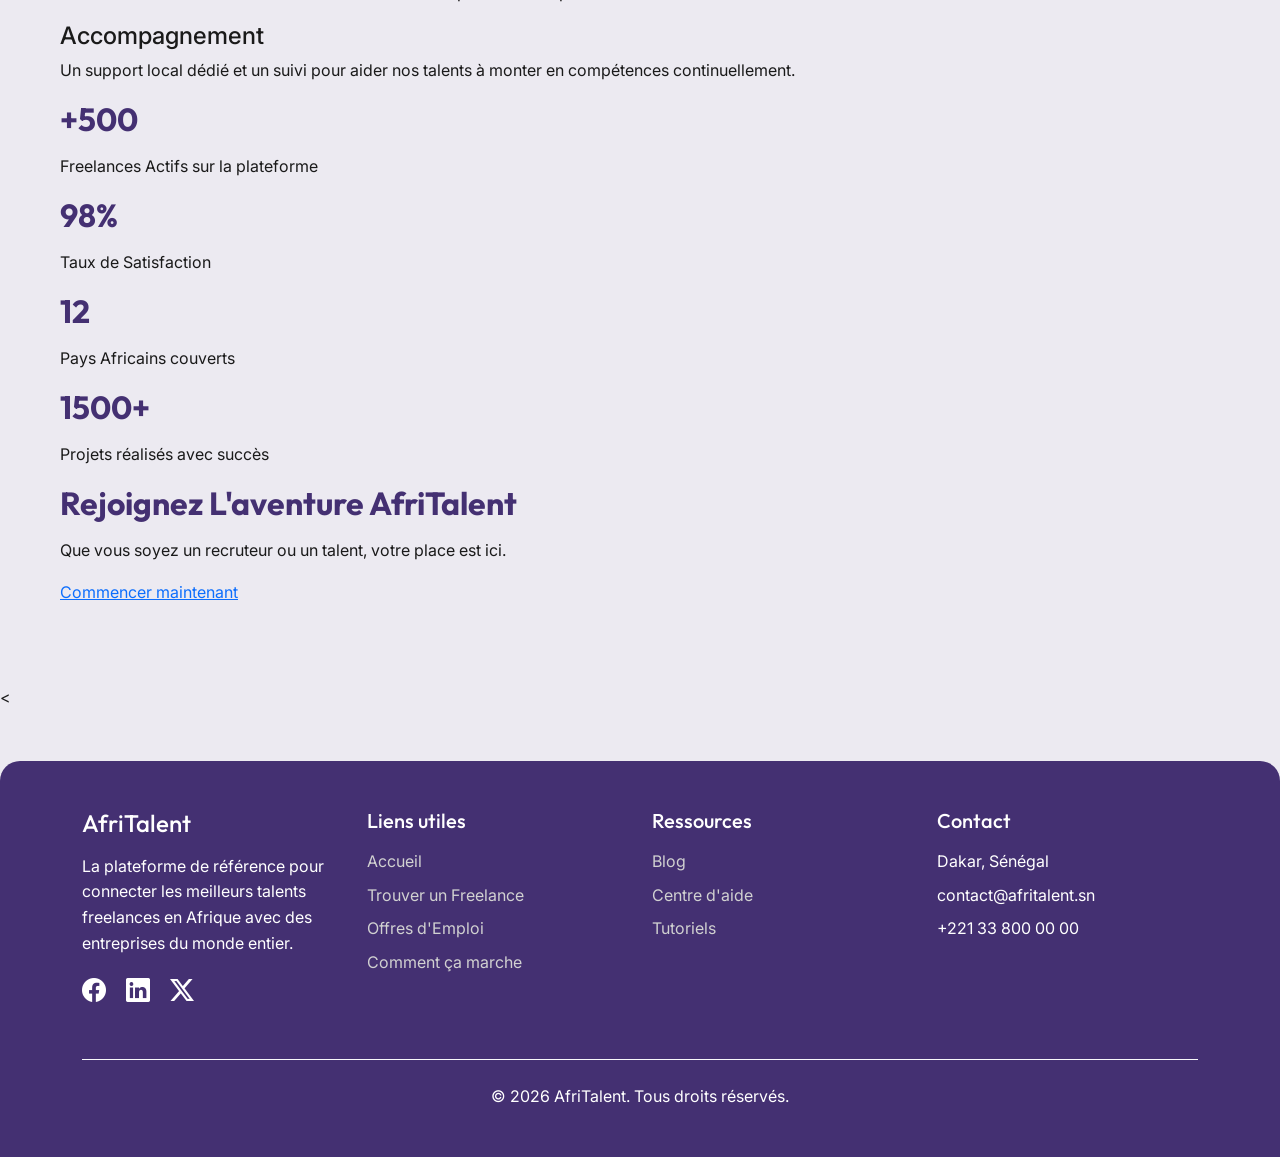
==== commit 8b1ba834: "css : Bento Grid, section hero et categories, effets hover" ====
--- a/about.html
+++ b/about.html
@@ -278,52 +278,51 @@
         </section>
     </main>
 
-<footer>
-    <div id="footer-content">
-        
-        <div class="footer-section">
-            <h4>AfriTalent</h4>
-            <p>La plateforme de référence pour connecter les meilleurs talents freelances en Afrique avec des entreprises du monde entier.</p>
-            <div class="social-links">
-                <a href="#">Facebook</a>
-                <a href="#">LinkedIn</a>
-                <a href="#">Twitter</a>
+<<footer class="footer-section py-5">
+    <div class="container">
+        <div class="row">
+            <div class="col-md-3 mb-4">
+                <h4 class="mb-3">AfriTalent</h4>
+                <p>La plateforme de référence pour connecter les meilleurs talents freelances en Afrique avec des entreprises du monde entier.</p>
+                <div class="social-icons mt-3">
+                    <a href="#" class="text-white me-3"><i class="bi bi-facebook" style="font-size: 1.5rem;"></i></a>
+                    <a href="#" class="text-white me-3"><i class="bi bi-linkedin" style="font-size: 1.5rem;"></i></a>
+                    <a href="#" class="text-white"><i class="bi bi-twitter-x" style="font-size: 1.5rem;"></i></a>
+                </div>
+            </div>
+
+            <div class="col-md-3 mb-4">
+                <h5 class="mb-3">Liens utiles</h5>
+                <ul class="list-unstyled">
+                    <li><a href="index.html">Accueil</a></li>
+                    <li><a href="freelances.html">Trouver un Freelance</a></li>
+                    <li><a href="#">Offres d'Emploi</a></li>
+                    <li><a href="#">Comment ça marche</a></li>
+                </ul>
+            </div>
+
+            <div class="col-md-3 mb-4">
+                <h5 class="mb-3">Ressources</h5>
+                <ul class="list-unstyled">
+                    <li><a href="#">Blog</a></li>
+                    <li><a href="#">Centre d'aide</a></li>
+                    <li><a href="#">Tutoriels</a></li>
+                </ul>
+            </div>
+
+            <div class="col-md-3 mb-4">
+                <h5 class="mb-3">Contact</h5>
+                <ul class="list-unstyled">
+                    <li>Dakar, Sénégal</li>
+                    <li>contact@afritalent.sn</li>
+                    <li>+221 33 800 00 00</li>
+                </ul>
             </div>
         </div>
 
-        <div class="footer-section">
-            <h5>Plateforme</h5>
-            <ul>
-                <li><a href="index.html">Accueil</a></li>
-                <li><a href="freelances.html">Trouver un Freelance</a></li>
-                <li><a href="#">Offres d'Emploi</a></li>
-                <li><a href="#">Comment ça marche</a></li>
-            </ul>
+        <div class="text-center pt-4 mt-4 border-top border-light">
+            <p class="mb-0">&copy; 2026 AfriTalent. Tous droits réservés.</p>
         </div>
-
-        <div class="footer-section">
-            <h5>Ressources</h5>
-            <ul>
-                <li><a href="#">Blog</a></li>
-                <li><a href="#">Centre d'aide</a></li>
-                <li><a href="#">Tutoriels</a></li>
-            </ul>
-        </div>
-
-        <div class="footer-section">
-            <h5>Contact</h5>
-            <ul>
-                <li> Avenue Cheikh Anta Diop, Dakar, Sénégal</li>
-                <li> contact@afritalent.sn</li>
-                <li> +221 33 800 00 00</li>
-            </ul>
-        </div>
-    </div>
-
-    <div class="footer-bottom">
-        <p>&copy; 2026 AfriTalent. Tous droits réservés.</p>
-        <a href="#">Mentions légales</a>
-        <a href="#">Politique de confidentialité</a>
     </div>
 </footer>
 
--- a/css/style.css
+++ b/css/style.css
@@ -2,7 +2,7 @@
 :root {
     --color-primary: #443072;    /* Indigo profond pour les titres */
     --color-secondary: #9937ef;  /* Violet vif pour l'action */
-    --color-accent: #dccdf7;     /* Mauve clair pour les fonds */
+    --color-accent: #cfbbf5;     /* Mauve clair pour les fonds */
     --color-bg: #eceaf1;         /* Fond général du site */
     --color-text: #1a1a1a;       /* Texte sombre */
     --rayon-bordure: 20px;       /* Arrondi des éléments */
@@ -27,12 +27,23 @@
 }
 
 /* --- 4. TYPOGRAPHIE --- */
-h1, h2, h3 {
+ h2, h3 {
     font-family: var(--font-heading);
     color: var(--color-primary);
     margin-bottom: 1rem;
 }
-
+h1.display-2 {
+    font-family: var(--font-heading);
+    font-size: 4rem !important; /* On augmente un peu la taille pour plus d'impact */
+    line-height: 1.1;           /* Plus c'est grand, plus l'interligne doit être serré */
+    letter-spacing: -0.02em;    /* Un léger resserrement rend le titre plus "ancré" */
+    color: var(--color-primary);
+}
+
+h2 {
+    font-weight: 700;
+    text-transform: capitalize; /* Donne un aspect plus structuré */
+}
 /* --- 5. NAVBAR --- */
 .navbar {
     background-color:white;
@@ -56,7 +67,7 @@
     height: 40px !important;
     
     /* Couleur du logo (utilise la variable violette) */
-    background-color: var(--color-secodary);
+    background-color: var(--color-secondary);
     
     /* Découpe le fond violet selon la forme du SVG */
     -webkit-mask-image: url('../images/africa.svg');
@@ -78,7 +89,12 @@
     font-weight: 500;
     margin-left: 10px;
 }
-
+/* Style appliqué à l'élément de navigation actif */
+.navbar-nav .nav-link.active {
+    color: var(--color-secondary) !important;
+    font-weight: 800 !important;
+    border-bottom: 2px solid var(--color-secondary); /* Un petit soulignement élégant */
+}
 .btn-primary {
     background-color: var(--color-secondary) !important;
     border: none !important;
@@ -86,7 +102,46 @@
     border-radius: var(--rayon-bordure) !important;
     font-weight: 600;
 }
-
+/* Style de base pour les boutons AfriTalent */
+.btn-afri {
+    padding: 12px 30px;
+    border-radius: var(--rayon-bordure);
+    font-weight: 600;
+    text-decoration: none;
+    transition: all 0.3s ease;
+    display: inline-block;
+}
+
+/* Bouton "Je cherche un freelance" (Plein) */
+.btn-afri-primary {
+    background-color: var(--color-secondary);
+    color: white;
+    border: 2px solid var(--color-secondary);
+}
+
+.btn-afri-primary:hover {
+    background-color: var(--color-primary);
+    border-color: var(--color-primary);
+    transform: translateY(-3px);
+}
+
+/* Bouton "Je suis freelance" (Contour) */
+.btn-afri-outline {
+    background-color: transparent;
+    color: var(--color-primary);
+    border: 2px solid var(--color-primary);
+}
+
+.btn-afri-outline:hover {
+    background-color: var(--color-primary);
+    color: white;
+    transform: translateY(-3px);
+}
+@media (max-width: 576px) {
+    .d-flex.gap-3 {
+        flex-direction: column;
+    }
+}
 /* --- 8. SECTION & CONTENU --- */
 main {
     max-width: 1200px;
@@ -116,10 +171,313 @@
     min-height: 80vh; /*centrer verticalement le contenu*/
 }
 /* --- 10. FOOTER --- */
-footer {
-    background-color: var(--color-primary);
-    color: white;
+
+/* --- AJOUTS POUR COMMIT 4 --- */
+
+/* 1. Hero Asymétrique */
+#hero {
+    min-height: 80vh;
+    display: flex;
+    align-items: center;
+    padding: 100px 0;
+}
+.hero img {
+    max-width: 100%; /* L'image s'adapte à la taille de sa colonne */
+    width: 100%;     /* Force l'image à prendre toute la largeur disponible */
+    height: auto;
+    object-fit: cover; /* Maintient les proportions */
+}
+
+/* L'image reste droite en permanence */
+.tilt-image {
+    transform: rotate(0deg); /* On force la rotation à 0 */
+    transition: transform 0.4s ease;
+    border-radius: var(--rayon-bordure);
+}
+
+/* Optionnel : Si tu veux garder un petit effet, on peut mettre un zoom au survol */
+.tilt-image:hover {
+    transform: scale(1.03); /* L'image s'agrandit légèrement au lieu de pivoter */
+}
+
+/* Typographie expressive */
+h1.display-2 {
+    font-size: 3.5rem !important;
+    font-weight: 800 !important;
+    color: var(--color-primary);
+}
+
+/* Container de la grille */
+.bento-grid {
+    display: grid;
+    grid-template-columns: repeat(auto-fit, minmax(300px, 1fr));
+    gap: 20px;
+    padding: 20px;
+}
+
+/* Style de chaque carte */
+.bento-card {
+    background-color: white;
+    padding: 30px;
+    border-radius: var(--rayon-bordure);
+    border: 1px solid #eee;
+    transition: transform 0.3s ease, box-shadow 0.3s ease;
+}
+
+/* Effet au survol (Exigence du commit 4) */
+.bento-card:hover {
+    transform: translateY(-10px);
+    box-shadow: 0 15px 30px rgba(0,0,0,0.1);
+    border-color: var(--color-secondary);
+}
+
+.bento-card i {
+    color: var(--color-secondary);
+    display: block;
+}
+.freelance-count {
+    font-weight: 600;
+    color: var(--color-secondary);
+    display: block;
+    margin-top: 15px;
+}
+/*comment ca marche*/
+.bento-grid-steps {
+    display: grid;
+    /* On crée une grille flexible */
+    grid-template-columns: repeat(auto-fit, minmax(280px, 1fr));
+    gap: 20px;
+}
+
+.step-card {
+    background: white;
+    padding: 30px;
+    border-radius: var(--rayon-bordure);
+    border: 1px solid #eee;
+    transition: transform 0.3s ease;
+}
+
+/* On donne de l'espace aux cartes "large" pour l'asymétrie */
+.step-large {
+    grid-column: span 2; /* Prend deux colonnes au lieu d'une */
+    background-color: var(--color-accent); /* Une couleur légèrement différente pour varier */
+}
+
+.step-number {
+    font-size: 2.5rem;
+    font-weight: 800;
+    color: var(--color-primary); /* Ton indigo */
+    opacity: 0.3; /* Effet de style léger */
+    margin-bottom: 10px;
+}
+
+.step-card:hover {
+    transform: scale(1.02); /* Petit zoom dynamique */
+    border-color: var(--color-secondary);
+}
+
+/* Ajustement responsive : si l'écran est petit, tout devient colonne simple */
+@media (max-width: 768px) {
+    .step-large {
+        grid-column: span 1;
+    }
+}
+.stats-grid {
+    display: grid;
+    grid-template-columns: repeat(3, 1fr); /* 3 colonnes égales */
+    gap: 30px;
+    margin-top: 40px;
+}
+
+.stat-card {
+    background: white;
+    padding: 40px 20px;
+    border-radius: var(--rayon-bordure);
     text-align: center;
-    padding: 40px 20px;
-     
+    border: 1px solid #f0f0f0;
+    transition: 0.3s;
+}
+/* Style des icônes dans les étapes */
+.step-card i {
+    display: block;
+    margin-bottom: 15px;
+    color: var(--color-secondary); /* Utilisation de ta couleur secondaire */
+    transition: transform 0.3s ease;
+}
+
+/* Effet au survol sur l'icône */
+.step-card:hover i {
+    transform: scale(1.1); /* L'icône grossit légèrement au survol */
+}
+/* 1. On donne au conteneur parent une position relative */
+.step-card {
+    position: relative; /* Indispensable pour que l'icône se place par rapport à la carte */
+    /* ... tes autres styles existants (taille, background, etc.) restent inchangés ... */
+}
+
+/* 2. On positionne l'icône tout à droite */
+.step-card i {
+    position: absolute;
+    top: 20px;   /* Distance depuis le haut */
+    right: 20px; /* Distance depuis la droite */
+}
+
+/* 3. On s'assure que le numéro ne bouge pas */
+.step-number {
+    display: block;
+    margin-bottom: 10px;
+    /* ... garde tes styles actuels pour .step-number ... */
+}
+/* Container de la carte témoignage */
+/* Container de la carte témoignage */
+.testimonial-card {
+    text-align: center;
+    padding: 40px;
+    background: #ffffff; /* Fond blanc pur */
+    border-radius: 24px; /* Plus arrondi pour un look moderne */
+    margin: 40px auto; /* Plus d'espace autour */
+    max-width: 600px;
+    /* Une ombre très légère pour donner de la profondeur */
+    box-shadow: 0 10px 30px rgba(0, 0, 0, 0.05); 
+    border: 1px solid rgba(0, 0, 0, 0.03); /* Bordure très fine presque invisible */
+}
+
+/* Image arrondie stylisée */
+/* Style des images des témoins (plus grandes) */
+.testimonial-card img {
+    width: 150px;       /* Augmenté de 80px à 150px */
+    height: 150px;      /* Augmenté de 80px à 150px */
+    border-radius: 50%; /* Garde la forme circulaire */
+    margin-bottom: 25px; /* Un peu plus d'espace sous l'image */
+    object-fit: cover;  /* Assure que l'image remplit bien le cercle sans être déformée */
+    border: 4px solid var(--color-accent); /* Contour légèrement plus épais */
+    display: block;      /* Centre l'image dans le flux */
+    margin-left: auto;
+    margin-right: auto;
+}
+/* Titre du témoignage */
+.testimonial-card h3 {
+    font-size: 1.4rem;
+    font-weight: 700;
+    margin-bottom: 5px;
+    color: #1a1a1a;
+}
+
+/* Rôle professionnel */
+.testimonial-card .role {
+    font-size: 0.95rem;
+    color: var(--color-secondary);
+    margin-bottom: 25px;
+    font-weight: 500;
+}
+/* Style du bloc étoiles */
+.stars {
+    display: flex;
+    justify-content: center;
+    gap: 4px;
+    margin-bottom: 15px;
+}
+
+/* Couleur des étoiles */
+.text-warning {
+    color: #ffc107 !important;
+}
+/* Citation avec une typographie plus aérée */
+.testimonial-card .quote {
+    font-style: italic;
+    font-size: 1.2rem;
+    line-height: 1.6; /* Améliore le confort de lecture */
+    color: #555;
+}
+
+/* Rend les flèches noires pour être visibles sur fond blanc */
+.carousel-control-prev-icon,
+.carousel-control-next-icon {
+    filter: invert(1);
+}
+
+/* Ajoute un petit effet au survol des flèches */
+.carousel-control-prev,
+.carousel-control-next {
+    opacity: 0.5;
+    transition: opacity 0.3s;
+}
+
+.carousel-control-prev:hover,
+.carousel-control-next:hover {
+    opacity: 1;
+}
+.cta-section {
+    background-color: var(--color-primary); /* Ton Indigo profond */
+    color: white;
+    padding: 60px 0;
+    border-radius: var(--rayon-bordure); /* Arrondi pour rester cohérent */
+    margin: 40px 0;
+}
+
+/* Style spécifique pour le titre */
+.cta-title {
+    font-family: var(--font-heading);
+    color: white; /* Assure que le titre est bien blanc */
+    margin-bottom: 10px; /* Espace entre le titre et le paragraphe */
+}
+
+.cta-section .lead {
+    font-family: var(--font-body);
+    opacity: 0.9;
+    margin-bottom: 30px !important;
+}
+
+/* Style du bouton personnalisé */
+.btn-custom {
+    display: inline-block;
+    background-color: white;
+    color: var(--color-primary);
+    padding: 15px 40px;
+    border-radius: 50px; /* Bouton très arrondi */
+    font-family: var(--font-body);
+    font-weight: 700;
+    text-decoration: none;
+    transition: all 0.3s ease;
+}
+
+.btn-custom:hover {
+    background-color: var(--color-secondary); /* Devient violet au survol */
+    color: white;
+    transform: scale(1.05); /* Petit effet de zoom */
+}
+.footer-section {
+    background-color: var(--color-primary); /* Ton Indigo */
+    color: white;
+    border-top-left-radius: var(--rayon-bordure);
+    border-top-right-radius: var(--rayon-bordure);
+    margin-top: 50px;
+}
+
+.footer-section h4, .footer-section h5 {
+    font-family: var(--font-heading);
+    color: white;
+}
+
+.footer-section a {
+    color: #d1d1d1; /* Gris clair pour le texte inactif */
+    text-decoration: none;
+    transition: color 0.3s ease;
+}
+
+.footer-section a:hover {
+    color: white; /* Blanc au survol */
+}
+
+.footer-section ul li {
+    margin-bottom: 8px;
+}
+.social-icons a {
+    transition: transform 0.3s ease, opacity 0.3s ease;
+    display: inline-block;
+}
+
+.social-icons a:hover {
+    transform: translateY(-5px); /* Petit effet de rebond au survol */
+    opacity: 0.8;
 }
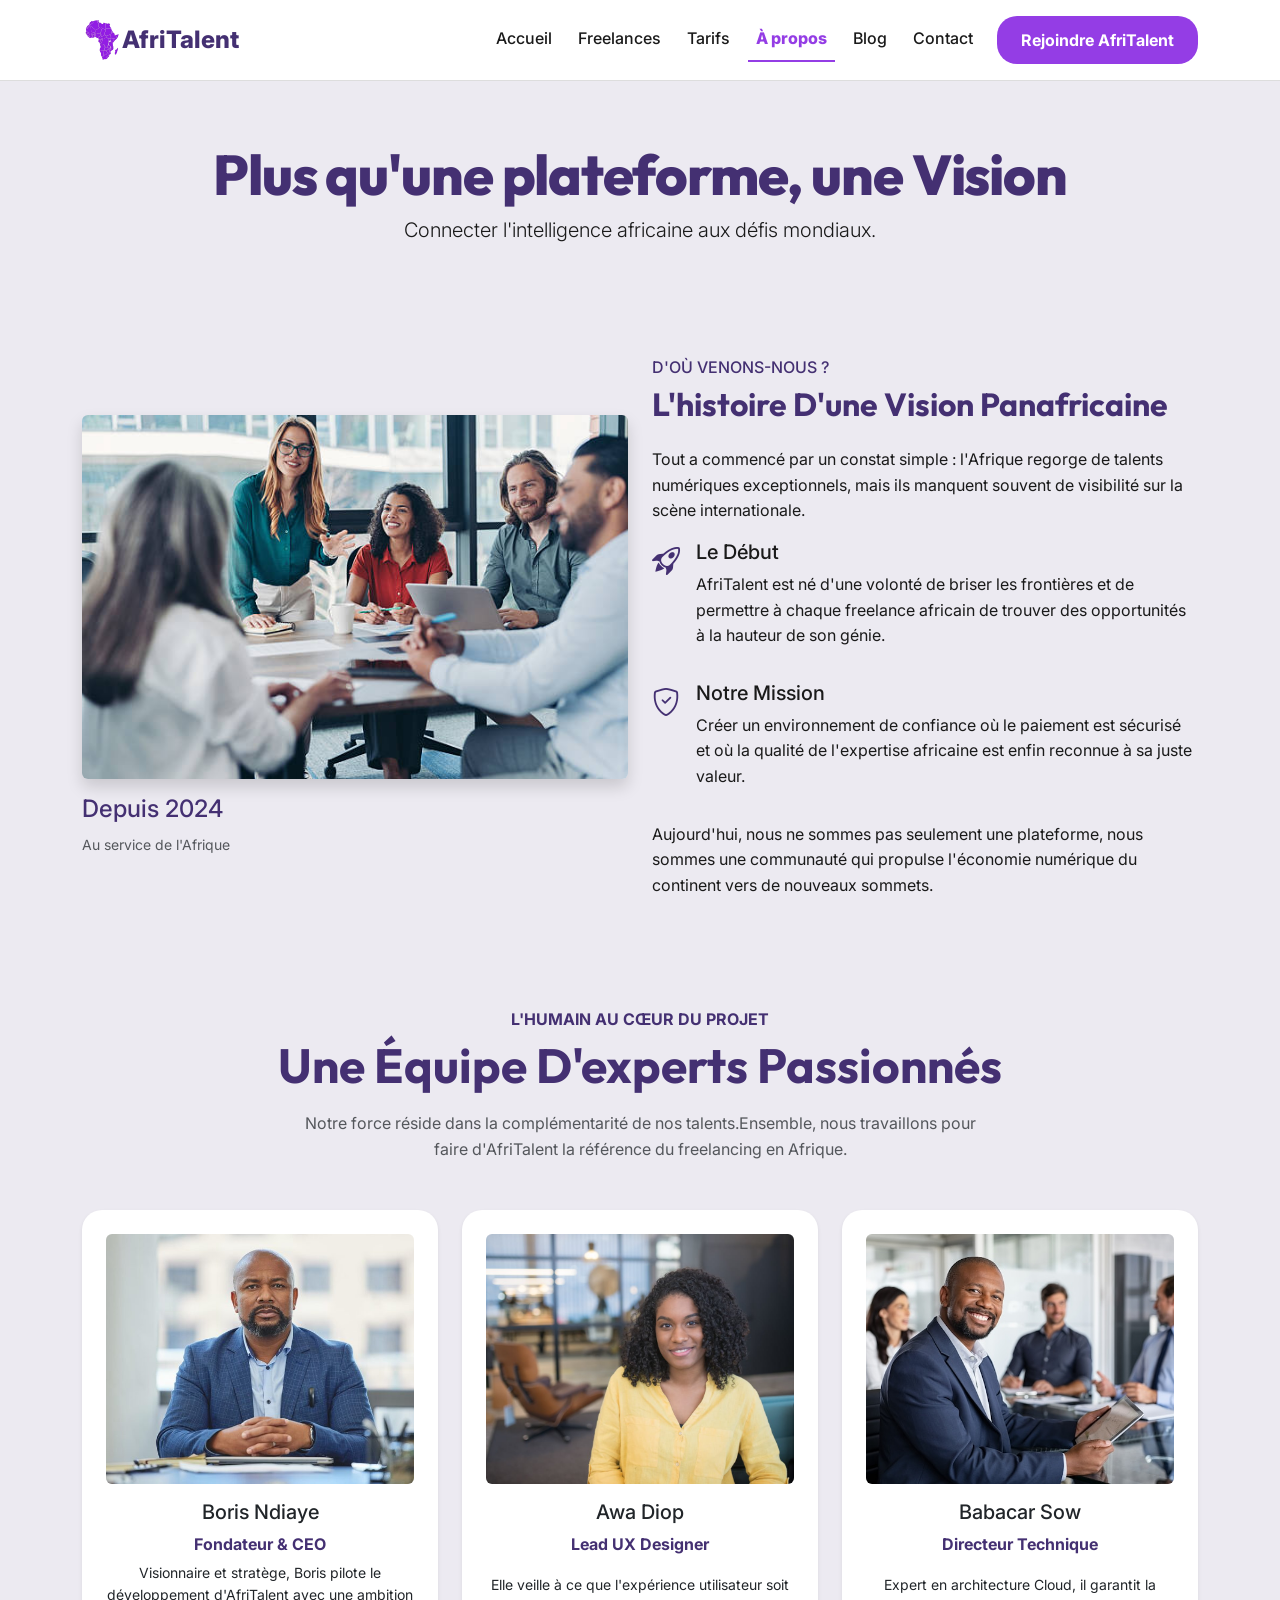
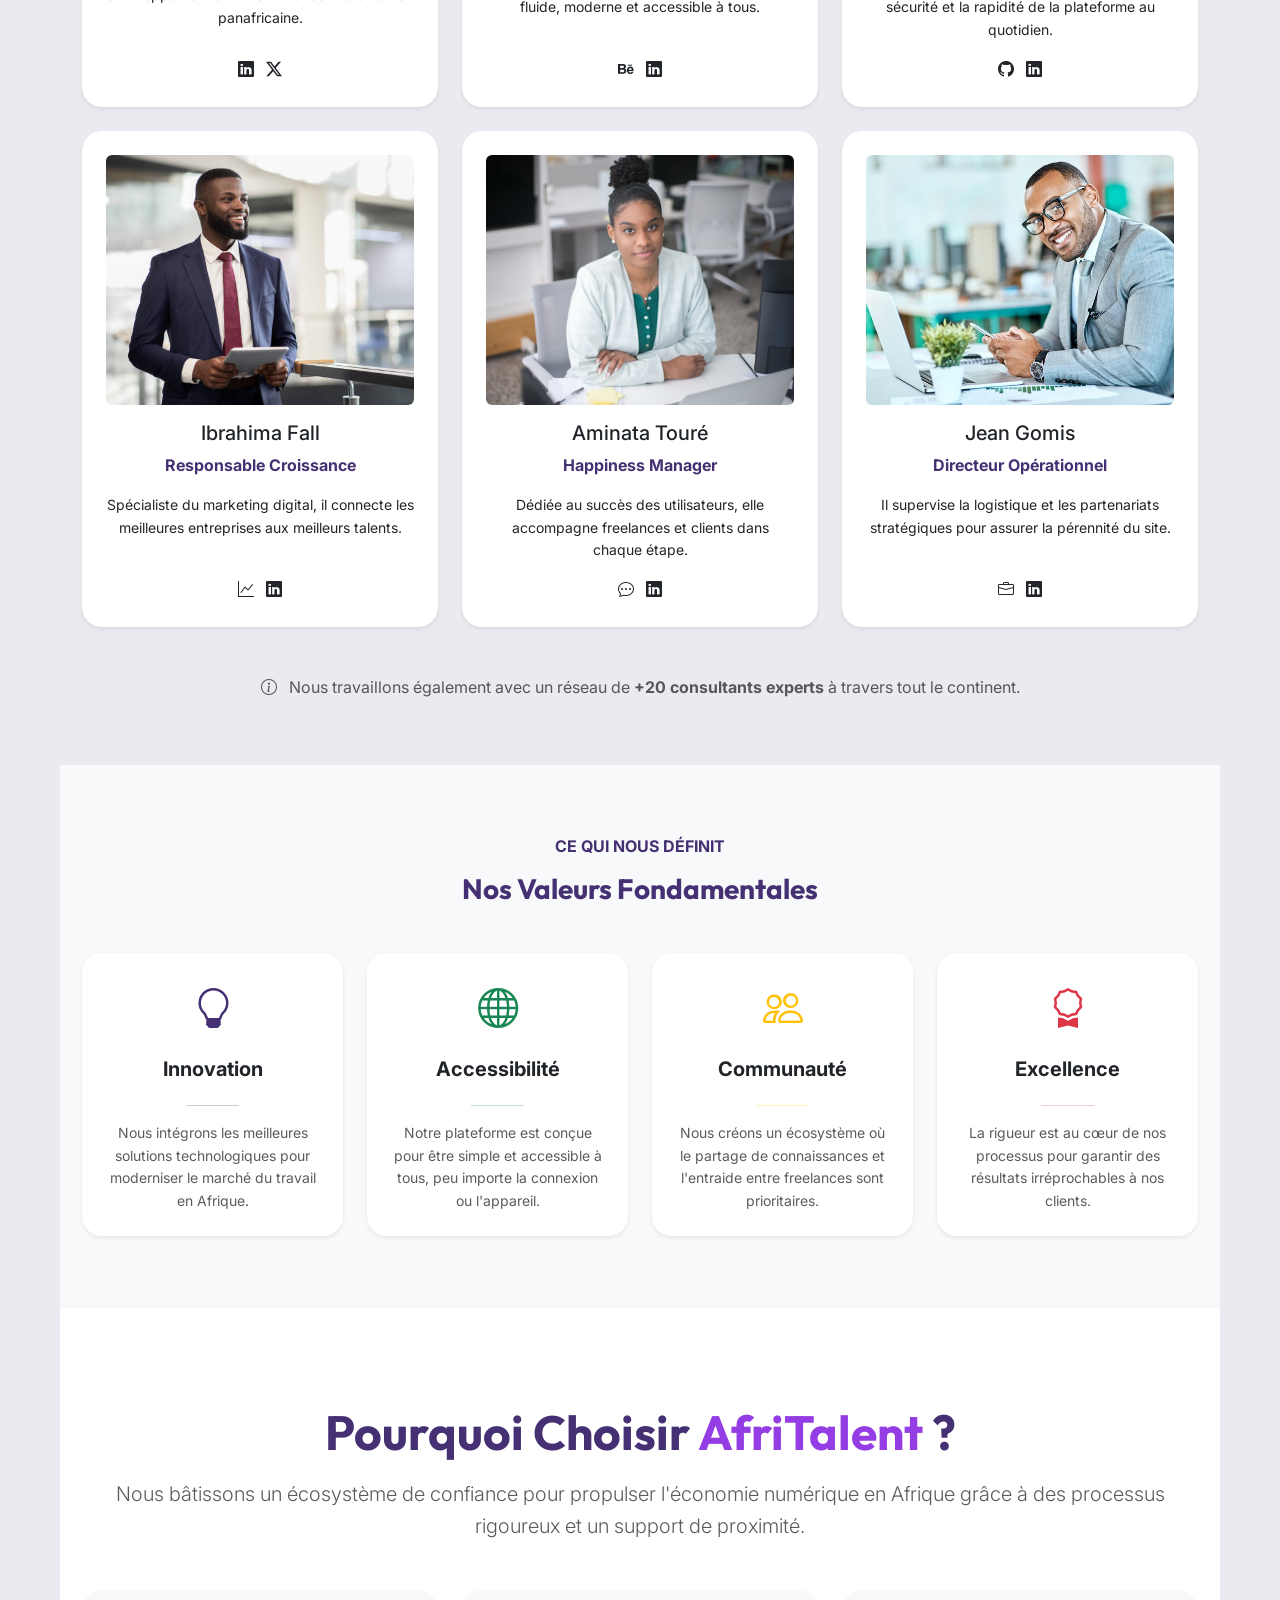
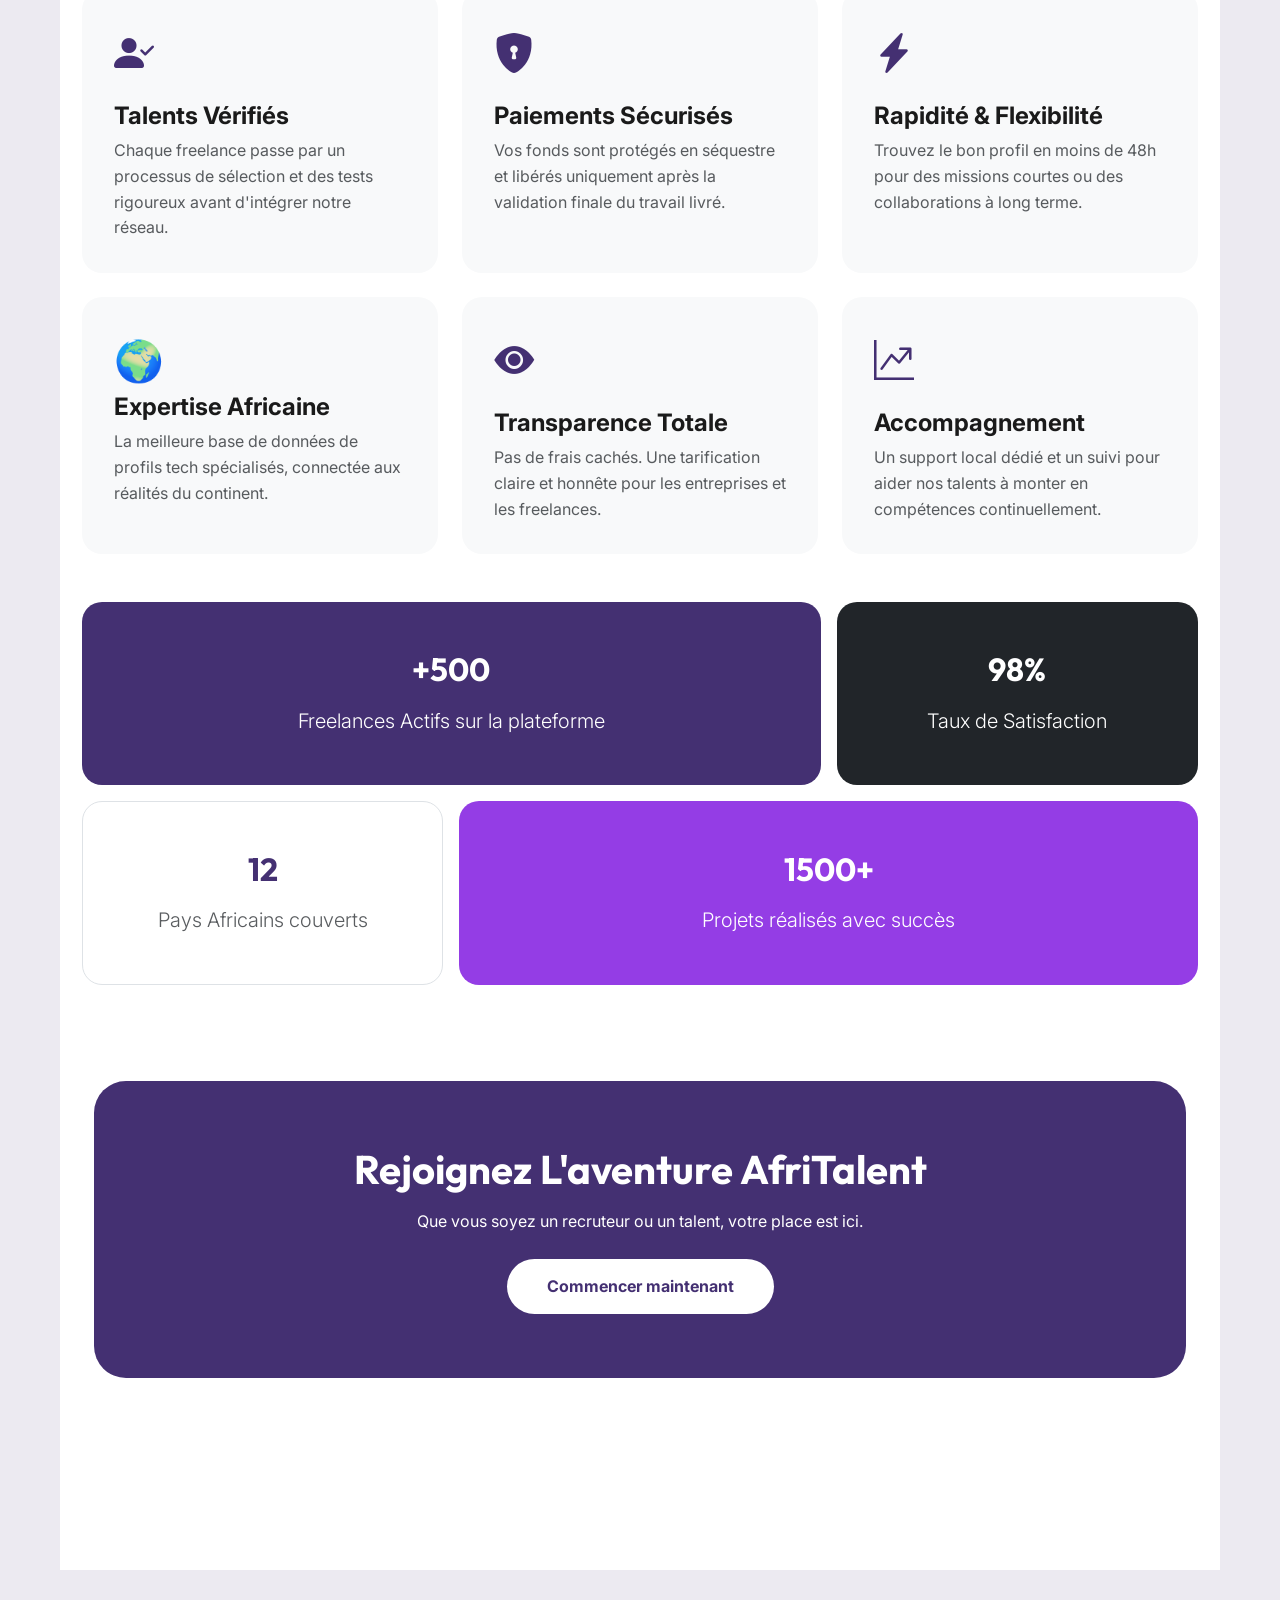
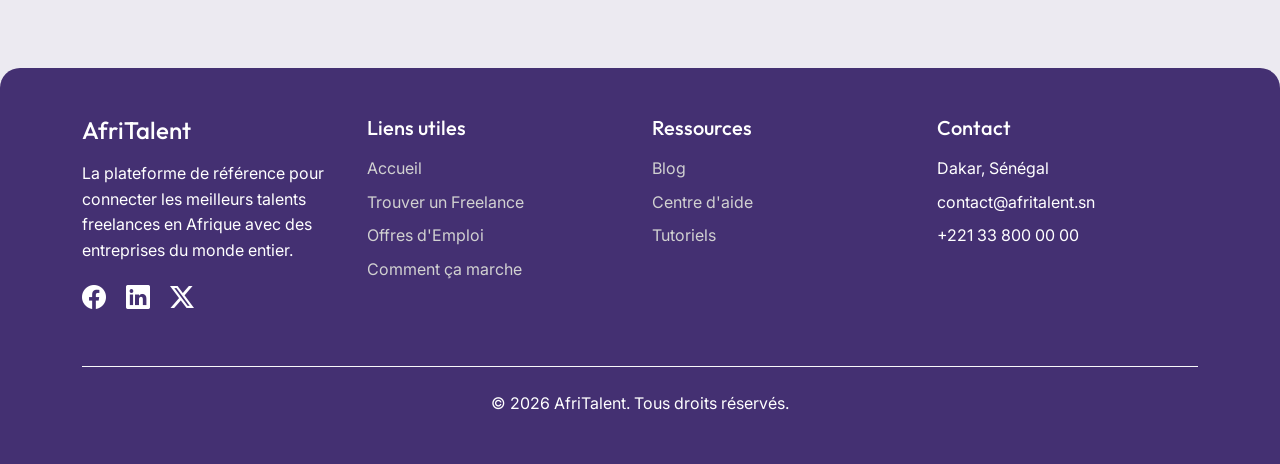
==== commit 256d0c25: "css : responsive design mobile et tablette, media queries" ====
--- a/about.html
+++ b/about.html
@@ -37,248 +37,286 @@
         </nav>
     </header>
 
-    <main>
-        <header>
-            <h1>Plus qu'une plateforme, une <span>Vision</span></h1>
-            <p>Connecter l'intelligence africaine aux défis mondiaux.</p>
-        </header>
-
-        <section>
-            <section>
-                <div>
-                    <div>
-                        <img src="images/deev.jpg" alt="Réunion d'équipe">
+    <main class="py-5 mt-5">
+        <!-- Hero Section -->
+        <section class="text-center py-5">
+            <div class="container">
+                <h1 class="display-2 fw-bold">Plus qu'une plateforme, une <span class="text-afri">Vision</span></h1>
+                <p class="lead">Connecter l'intelligence africaine aux défis mondiaux.</p>
+            </div>
+        </section>
+
+        <!-- Histoire Section -->
+        <section class="container py-5">
+            <div class="row align-items-center">
+                <div class="col-md-6">
+                    <img src="images/image9.jpg" alt="Réunion d'équipe" class="img-fluid rounded shadow">
+                    <div class="mt-3">
+                        <h4 class="text-afri">Depuis 2024</h4>
+                        <small class="text-muted">Au service de l'Afrique</small>
+                    </div>
+                </div>
+                <div class="col-md-6">
+                    <h6 class="text-uppercase text-afri">D'où venons-nous ?</h6>
+                    <h2 class="mb-4">L'histoire d'une vision panafricaine</h2>
+                    <p>Tout a commencé par un constat simple : l'Afrique regorge de talents numériques exceptionnels, mais ils manquent souvent de visibilité sur la scène internationale.</p>
+                    
+                    <div class="d-flex mb-3">
+                        <i class="bi bi-rocket-takeoff fs-3 text-afri me-3"></i>
                         <div>
-                            <h4>Depuis 2024</h4>
-                            <small>Au service de l'Afrique</small>
+                            <h5>Le Début</h5>
+                            <p>AfriTalent est né d'une volonté de briser les frontières et de permettre à chaque freelance africain de trouver des opportunités à la hauteur de son génie.</p>
                         </div>
                     </div>
 
-                    <div>
-                        <h6>D'où venons-nous ?</h6>
-                        <h2>L'histoire d'une vision panafricaine</h2>
-                        
+                    <div class="d-flex mb-3">
+                        <i class="bi bi-shield-check fs-3 text-afri me-3"></i>
+                        <div>
+                            <h5>Notre Mission</h5>
+                            <p>Créer un environnement de confiance où le paiement est sécurisé et où la qualité de l'expertise africaine est enfin reconnue à sa juste valeur.</p>
+                        </div>
+                        </div>
                         <p>
-                            Tout a commencé par un constat simple : l'Afrique regorge de talents numériques exceptionnels, mais ils manquent souvent de visibilité sur la scène internationale.
-                        </p>
-
-                        <div>
-                            <div>
-                                <i></i>
-                            </div>
-                            <div>
-                                <h5>Le Début</h5>
-                                <p>AfriTalent est né d'une volonté de briser les frontières et de permettre à chaque freelance africain de trouver des opportunités à la hauteur de son génie.</p>
-                            </div>
-                        </div>
-
-                        <div>
-                            <div>
-                                <i></i>
-                            </div>
-                            <div>
-                                <h5>Notre Mission</h5>
-                                <p>Créer un environnement de confiance où le paiement est sécurisé et où la qualité de l'expertise africaine est enfin reconnue à sa juste valeur.</p>
-                            </div>
-                        </div>
-
-                        <p>
-                            Aujourd'hui, nous ne sommes pas seulement une plateforme, nous sommes une communauté qui propulse l'économie numérique du continent vers de nouveaux sommets.
-                        </p>
-                    </div>
-                </div>
-            </section>
-
-            <div>
-                <div>
-                    <h6>L'Humain au cœur du projet</h6>
-                    <h2>Une équipe d'experts passionnés</h2>
-                    <p>
-                        Notre force réside dans la complémentarité de nos talents. Ensemble, nous travaillons pour faire d'AfriTalent la référence du freelancing en Afrique.
-                    </p>
-                </div>
-
-                <div>
-                    <article>
-                        <img src="images/BorisNdiaye.jpg" alt="CEO">
-                        <h5>Boris Ndiaye</h5>
-                        <p>Fondatrice & CEO</p>
-                        <p>Visionnaire et stratège, Fatou pilote le développement d'AfriTalent avec une ambition panafricaine.</p>
-                        <div>
-                            <a href="#">LinkedIn</a>
-                            <a href="#">Twitter-X</a>
-                        </div>
-                    </article>
-
-                <article>
-                        <img src="images/AwaDiop.jpg" alt="UX Design">
-                        <h5>Awa Diop</h5>
-                        <p>Lead UX Designer</p>
-                        <p>Elle veille à ce que l'expérience utilisateur soit fluide, moderne et accessible à tous.</p>
-                        <div>
-                            <a href="#">Behance</a>
-                            <a href="#">LinkedIn</a>
-                        </div>
-                    </article>
-
-                    <article>
-                        <img src="images/BabacarSow.jpg" alt="CTO">
-                        <h5>Babacar Sow</h5>
-                        <p>Directeur Technique</p>
-                        <p>Expert en architecture Cloud, il garantit la sécurité et la rapidité de la plateforme au quotidien.</p>
-                        <div>
-                            <a href="#">GitHub</a>
-                            <a href="#">LinkedIn</a>
-                        </div>
-                    </article>
-
-                    <article>
-                        <img src="images/IbrahimaFall.jpg" alt="Growth">
-                        <h5>Ibrahima Fall</h5>
-                        <p>Responsable Croissance</p>
-                        <p>Spécialiste du marketing digital, il connecte les meilleures entreprises aux meilleurs talents.</p>
-                        <div>
-                            <a href="#">Graph</a>
-                            <a href="#">LinkedIn</a>
-                        </div>
-                    </article>
-
-                    <article>
-                        <img src="images/Aminata.jpg" alt="Customer Success">
-                        <h5>Aminata Touré</h5>
-                        <p>Happiness Manager</p>
-                        <p>Dédiée au succès des utilisateurs, elle accompagne freelances et clients dans chaque étape.</p>
-                        <div>
-                            <a href="#">Chat</a>
-                            <a href="#">LinkedIn</a>
-                        </div>
-                    </article>
-
-                    <article>
-                        <img src="images/JeanGomis.jpg" alt="Operations">
-                        <h5>Jean Gomis</h5>
-                        <p>Directeur Opérationnel</p>
-                        <p>Il supervise la logistique et les partenariats stratégiques pour assurer la pérennité du site.</p>
-                        <div>
-                            <a href="#">Briefcase</a>
-                            <a href="#">LinkedIn</a>
-                        </div>
-                    </article>
-                </div>
-                
-                <div>
-                    <p>
-                        Nous travaillons également avec un réseau de <strong>+20 consultants experts</strong> à travers tout le continent.
-                    </p>
+                    Aujourd'hui, nous ne sommes pas seulement une plateforme, nous sommes une communauté qui propulse l'économie numérique du continent vers de nouveaux sommets.
+                </p>
                 </div>
             </div>
         </section>
 
-        <section>
-            <div>
-                <h6>Ce qui nous définit</h6>
-                <h3>Nos Valeurs Fondamentales</h3>
-                
-                <article>
-                    <h5>Innovation</h5>
-                    <p>
+        
+
+<!-- Équipe Section -->
+<section class="py-5">
+    <div class="container">
+        <div class="text-center mb-5">
+            <h6 class="text-afri text-uppercase fw-bold">L'Humain au cœur du projet</h6>
+            <h2 class="display-5 fw-bold">Une équipe d'experts passionnés</h2>
+            <p class="text-muted mx-auto" style="max-width: 700px;">Notre force réside dans la complémentarité de nos talents.Ensemble, nous travaillons pour faire d'AfriTalent la référence du freelancing en Afrique.</p>
+        </div>
+
+        <div class="row g-4">
+            <div class="col-md-4">
+                <div class="card h-100 p-4 border-0 shadow-sm text-center">
+                    <!-- Image avec coins arrondis (rounded) au lieu de cercle -->
+                    <img src="images/BorisNdiaye.jpg" alt="Boris Ndiaye" class="rounded mb-3 img-fluid" style="height: 250px; width: 100%; object-fit: cover;">
+                    <h5>Boris Ndiaye</h5>
+                    <p class="text-afri fw-bold mb-1">Fondateur & CEO</p>
+                    <p class="small">Visionnaire et stratège, Boris pilote le développement d'AfriTalent avec une ambition panafricaine.</p>
+                    <div class="mt-auto">
+                        <a href="#" class="text-decoration-none text-dark me-2"><i class="bi bi-linkedin"></i></a>
+                        <a href="#" class="text-decoration-none text-dark"><i class="bi bi-twitter-x"></i></a>
+                    </div>
+                </div>
+            </div>
+
+            <!-- Awa Diop -->
+            <div class="col-md-4">
+                <div class="card h-100 p-4 border-0 shadow-sm text-center">
+                    <img src="images/AwaDiop.jpg" alt="Awa Diop" class="rounded mb-3 img-fluid" style="height: 250px; width: 100%; object-fit: cover;">
+                    <h5>Awa Diop</h5>
+                    <p class="text-afri fw-bold">Lead UX Designer</p>
+                    <p class="small">Elle veille à ce que l'expérience utilisateur soit fluide, moderne et accessible à tous.</p>
+                    <div class="mt-auto">
+                        <a href="#" class="text-decoration-none text-dark me-2"><i class="bi bi-behance"></i></a>
+                        <a href="#" class="text-decoration-none text-dark"><i class="bi bi-linkedin"></i></a>
+                    </div>
+                </div>
+            </div>
+
+            <!-- Babacar Sow -->
+            <div class="col-md-4">
+                <div class="card h-100 p-4 border-0 shadow-sm text-center">
+                    <img src="images/BabacarSow.jpg" alt="Babacar Sow" class="rounded mb-3 img-fluid" style="height: 250px; width: 100%; object-fit: cover;">
+                    <h5>Babacar Sow</h5>
+                    <p class="text-afri fw-bold">Directeur Technique</p>
+                    <p class="small">Expert en architecture Cloud, il garantit la sécurité et la rapidité de la plateforme au quotidien.</p>
+                    <div class="mt-auto">
+                        <a href="#" class="text-decoration-none text-dark me-2"><i class="bi bi-github"></i></a>
+                        <a href="#" class="text-decoration-none text-dark"><i class="bi bi-linkedin"></i></a>
+                    </div>
+                </div>
+            </div>
+
+            <!-- Ibrahima Fall -->
+            <div class="col-md-4">
+                <div class="card h-100 p-4 border-0 shadow-sm text-center">
+                    <img src="images/IbrahimaFall.jpg" alt="Ibrahima Fall" class="rounded mb-3 img-fluid" style="height: 250px; width: 100%; object-fit: cover;">
+                    <h5>Ibrahima Fall</h5>
+                    <p class="text-afri fw-bold">Responsable Croissance</p>
+                    <p class="small">Spécialiste du marketing digital, il connecte les meilleures entreprises aux meilleurs talents.</p>
+                    <div class="mt-auto">
+                        <a href="#" class="text-decoration-none text-dark me-2"><i class="bi bi-graph-up"></i></a>
+                        <a href="#" class="text-decoration-none text-dark"><i class="bi bi-linkedin"></i></a>
+                    </div>
+                </div>
+            </div>
+
+            <!-- Aminata Touré -->
+            <div class="col-md-4">
+                <div class="card h-100 p-4 border-0 shadow-sm text-center">
+                    <img src="images/Aminata.jpg" alt="Aminata Touré" class="rounded mb-3 img-fluid" style="height: 250px; width: 100%; object-fit: cover;">
+                    <h5>Aminata Touré</h5>
+                    <p class="text-afri fw-bold">Happiness Manager</p>
+                    <p class="small">Dédiée au succès des utilisateurs, elle accompagne freelances et clients dans chaque étape.</p>
+                    <div class="mt-auto">
+                        <a href="#" class="text-decoration-none text-dark me-2"><i class="bi bi-chat-dots"></i></a>
+                        <a href="#" class="text-decoration-none text-dark"><i class="bi bi-linkedin"></i></a>
+                    </div>
+                </div>
+            </div>
+
+            <!-- Jean Gomis -->
+            <div class="col-md-4">
+                <div class="card h-100 p-4 border-0 shadow-sm text-center">
+                    <img src="images/JeanGomis.jpg" alt="Jean Gomis" class="rounded mb-3 img-fluid" style="height: 250px; width: 100%; object-fit: cover;">
+                    <h5>Jean Gomis</h5>
+                    <p class="text-afri fw-bold">Directeur Opérationnel</p>
+                    <p class="small">Il supervise la logistique et les partenariats stratégiques pour assurer la pérennité du site.</p>
+                    <div class="mt-auto">
+                        <a href="#" class="text-decoration-none text-dark me-2"><i class="bi bi-briefcase"></i></a>
+                        <a href="#" class="text-decoration-none text-dark"><i class="bi bi-linkedin"></i></a>
+                    </div>
+                </div>
+            </div>
+        </div>
+    </div>
+    <div class="text-center mt-5">
+            <p class="text-muted font-italic">
+                <i class="bi bi-info-circle me-2"></i>
+                Nous travaillons également avec un réseau de <strong>+20 consultants experts</strong> à travers tout le continent.
+            </p>
+        </div>
+    </div>
+</section>
+<!--Nos valeurs-->
+       
+        <section class="py-5 bg-light">
+    <div class="container py-4 text-center">
+        <h6 class="text-primary fw-bold text-uppercase mb-3">Ce qui nous définit</h6>
+        <h3 class="fw-bold mb-5">Nos Valeurs Fondamentales</h3>
+        
+        <div class="row g-4">
+            <div class="col-md-3">
+                <div class="card h-100 border-0 shadow-sm p-4 rounded-4">
+                    <div class="mb-3 text-primary">
+                        <i class="bi bi-lightbulb fs-1"></i>
+                    </div>
+                    <h5 class="fw-bold">Innovation</h5>
+                    <hr class="w-25 mx-auto text-primary">
+                    <p class="text-muted small mb-0">
                         Nous intégrons les meilleures solutions technologiques pour moderniser le marché du travail en Afrique.
                     </p>
-                </article>
-
-                <article>
-                    <h5>Accessibilité</h5>
-                    <p>
+                </div>
+            </div>
+
+            <div class="col-md-3">
+                <div class="card h-100 border-0 shadow-sm p-4 rounded-4">
+                    <div class="mb-3 text-success">
+                        <i class="bi bi-globe fs-1"></i>
+                    </div>
+                    <h5 class="fw-bold">Accessibilité</h5>
+                    <hr class="w-25 mx-auto text-success">
+                    <p class="text-muted small mb-0">
                         Notre plateforme est conçue pour être simple et accessible à tous, peu importe la connexion ou l'appareil.
                     </p>
-                </article>
-
-                <article>
-                    <h5>Communauté</h5>
-                    <p>
+                </div>
+            </div>
+
+            <div class="col-md-3">
+                <div class="card h-100 border-0 shadow-sm p-4 rounded-4">
+                    <div class="mb-3 text-warning">
+                        <i class="bi bi-people fs-1"></i>
+                    </div>
+                    <h5 class="fw-bold">Communauté</h5>
+                    <hr class="w-25 mx-auto text-warning">
+                    <p class="text-muted small mb-0">
                         Nous créons un écosystème où le partage de connaissances et l'entraide entre freelances sont prioritaires.
                     </p>
-                </article>
-
-                <article>
-                    <h5>Excellence</h5>
-                    <p>
+                </div>
+            </div>
+
+            <div class="col-md-3">
+                <div class="card h-100 border-0 shadow-sm p-4 rounded-4">
+                    <div class="mb-3 text-danger">
+                        <i class="bi bi-award fs-1"></i>
+                    </div>
+                    <h5 class="fw-bold">Excellence</h5>
+                    <hr class="w-25 mx-auto text-danger">
+                    <p class="text-muted small mb-0">
                         La rigueur est au cœur de nos processus pour garantir des résultats irréprochables à nos clients.
                     </p>
-                </article>
-            </div>
-        </section>
-
-        <section>
-            <div>
-                <h2>Pourquoi choisir <span>AfriTalent</span> ?</h2>
-                <p>
-                    Nous bâtissons un écosystème de confiance pour propulser l'économie numérique en Afrique grâce à des processus rigoureux et un support de proximité.
-                </p>
-            </div>
-
-            <div>
-                <article>
-                    <h4>Talents Vérifiés</h4>
-                    <p>Chaque freelance passe par un processus de sélection et des tests rigoureux avant d'intégrer notre réseau.</p>
-                </article>
-
-                <article>
-                    <h4>Paiements Sécurisés</h4>
-                    <p>Vos fonds sont protégés en séquestre et libérés uniquement après la validation finale du travail livré.</p>
-                </article>
-
-                <article>
-                    <h4>Rapidité & Flexibilité</h4>
-                    <p>Trouvez le bon profil en moins de 48h pour des missions courtes ou des collaborations à long terme.</p>
-                </article>
-
-                <article>
-                    <h4>Expertise Africaine</h4>
-                    <p>La meilleure base de données de profils tech spécialisés, connectée aux réalités du continent.</p>
-                </article>
-
-                <article>
-                    <h4>Transparence Totale</h4>
-                    <p>Pas de frais cachés. Une tarification claire et honnête pour les entreprises et les freelances.</p>
-                </article>
-
-                <article>
-                    <h4>Accompagnement</h4>
-                    <p>Un support local dédié et un suivi pour aider nos talents à monter en compétences continuellement.</p>
-                </article>
-            </div>
-
-            <div>
-                <div>
-                    <h2>+500</h2>
-                    <p>Freelances Actifs sur la plateforme</p>
-                </div>
-                <div>
-                    <h2>98%</h2>
-                    <p>Taux de Satisfaction</p>
-                </div>
-                <div>
-                    <h2>12</h2>
-                    <p>Pays Africains couverts</p>
-                </div>
-                <div>
-                    <h2>1500+</h2>
-                    <p>Projets réalisés avec succès</p>
-                </div>
-            </div>
-        </section>
-
-        <section>
-            <div>
-                <h2>Rejoignez l'aventure AfriTalent</h2>
-                <p>Que vous soyez un recruteur ou un talent, votre place est ici.</p>
-                <a href="contact.html">Commencer maintenant</a>
-            </div>
-        </section>
+                </div>
+            </div>
+        </div>
+    </div>
+</section>
+<!-- Section Pourquoi nous choisir -->
+<section class="py-5 bg-white">
+  <div class="container py-5">
+    
+    <div class="text-center mb-5">
+      <h2 class="fw-bold display-5 section-main-title">Pourquoi choisir <span class="text-accent">AfriTalent</span> ?</h2>
+      <p class="lead text-muted mx-auto section-description">
+        Nous bâtissons un écosystème de confiance pour propulser l'économie numérique en Afrique grâce à des processus rigoureux et un support de proximité.
+      </p>
+    </div>
+
+    <div class="row g-4 mb-5">
+      <div class="col-md-4"><div class="feature-card h-100"><i class="bi bi-person-check-fill fs-1 icon-primary"></i><h4>Talents Vérifiés</h4><p class="text-muted mb-0">Chaque freelance passe par un processus de sélection et des tests rigoureux avant d'intégrer notre réseau.</p></div></div>
+      <div class="col-md-4"><div class="feature-card h-100"><i class="bi bi-shield-lock-fill fs-1 icon-secondary"></i><h4>Paiements Sécurisés</h4><p class="text-muted mb-0">Vos fonds sont protégés en séquestre et libérés uniquement après la validation finale du travail livré.</p></div></div>
+      <div class="col-md-4"><div class="feature-card h-100"><i class="bi bi-lightning-charge-fill fs-1 icon-warning"></i><h4>Rapidité & Flexibilité</h4><p class="text-muted mb-0">Trouvez le bon profil en moins de 48h pour des missions courtes ou des collaborations à long terme.</p></div></div>
+      <div class="col-md-4"><div class="feature-card h-100"><span class="fs-1">🌍</span><h4>Expertise Africaine</h4><p class="text-muted mb-0">La meilleure base de données de profils tech spécialisés, connectée aux réalités du continent.</p></div></div>
+      <div class="col-md-4"><div class="feature-card h-100"><i class="bi bi-eye-fill fs-1 icon-primary"></i><h4>Transparence Totale</h4><p class="text-muted mb-0">Pas de frais cachés. Une tarification claire et honnête pour les entreprises et les freelances.</p></div></div>
+      <div class="col-md-4"><div class="feature-card h-100"><i class="bi bi-graph-up-arrow fs-1 icon-secondary"></i><h4>Accompagnement</h4><p class="text-muted mb-0">Un support local dédié et un suivi pour aider nos talents à monter en compétences continuellement.</p></div></div>
+    </div>
+<!-- Section Statistiques (Bento Grid) -->
+    <!-- Bento Grid Statistiques -->
+<div class="row g-3">
+  <!-- +500 -->
+  <div class="col-md-8">
+    <div class="stat-card-primary h-100 d-flex flex-column justify-content-center text-center text-white">
+      <h2 class="text-white-force">+500</h2>
+      <p class="lead mb-0">Freelances Actifs sur la plateforme</p>
+    </div>
+  </div>
+
+  <!-- 98% -->
+  <div class="col-md-4">
+    <div class="stat-card-dark h-100 d-flex flex-column justify-content-center text-center text-white">
+      <h2 class="text-white-force">98%</h2>
+      <p class="lead mb-0">Taux de Satisfaction</p>
+    </div>
+  </div>
+
+  <!-- 12 pays -->
+  <div class="col-md-4">
+    <div class="stat-card-light h-100 d-flex flex-column justify-content-center text-center border">
+      <h2 class="text-primary-color">12</h2>
+      <p class="lead mb-0 text-muted">Pays Africains couverts</p>
+    </div>
+  </div>
+
+  <!-- 1500+ -->
+  <div class="col-md-8">
+    <div class="stat-card-secondary h-100 d-flex flex-column justify-content-center text-center text-white">
+      <h2 class="text-white-force">1500+</h2>
+      <p class="lead mb-0">Projets réalisés avec succès</p>
+    </div>
+  </div>
+</div>
+<!-- Section Rejoignez -->
+<section class="py-5">
+    <div class="container text-center py-5">
+        <div class="cta-join-adventure">
+            <h2 class="fw-bold display-6 mb-3">Rejoignez l'aventure AfriTalent</h2>
+            <p class="mb-4">Que vous soyez un recruteur ou un talent, votre place est ici.</p>
+            <a href="contact.html" class="btn-custom">Commencer maintenant</a>
+        </div>
+    </div>
+</section>
     </main>
 
-<<footer class="footer-section py-5">
+    <footer class="footer-section py-5">
     <div class="container">
         <div class="row">
             <div class="col-md-3 mb-4">
@@ -326,7 +364,6 @@
     </div>
 </footer>
 
-        
     <script src="https://cdn.jsdelivr.net/npm/bootstrap@5.3.0/dist/js/bootstrap.bundle.min.js"></script>
     <script src="js/main.js"></script>
 </body>
--- a/css/style.css
+++ b/css/style.css
@@ -1,7 +1,7 @@
 /* --- 1. VARIABLES CSS (Configuration globale) --- */
 :root {
     --color-primary: #443072;    /* Indigo profond pour les titres */
-    --color-secondary: #9937ef;  /* Violet vif pour l'action */
+    --color-secondary:#943de5;  /* Violet vif pour l'action */
     --color-accent: #cfbbf5;     /* Mauve clair pour les fonds */
     --color-bg: #eceaf1;         /* Fond général du site */
     --color-text: #1a1a1a;       /* Texte sombre */
@@ -170,8 +170,6 @@
 .hero{
     min-height: 80vh; /*centrer verticalement le contenu*/
 }
-/* --- 10. FOOTER --- */
-
 /* --- AJOUTS POUR COMMIT 4 --- */
 
 /* 1. Hero Asymétrique */
@@ -195,7 +193,7 @@
     border-radius: var(--rayon-bordure);
 }
 
-/* Optionnel : Si tu veux garder un petit effet, on peut mettre un zoom au survol */
+/* mettre un zoom au survol */
 .tilt-image:hover {
     transform: scale(1.03); /* L'image s'agrandit légèrement au lieu de pivoter */
 }
@@ -214,7 +212,7 @@
     gap: 20px;
     padding: 20px;
 }
-
+/*NOS CATEGORIES DE SERVICES*/
 /* Style de chaque carte */
 .bento-card {
     background-color: white;
@@ -237,7 +235,7 @@
 }
 .freelance-count {
     font-weight: 600;
-    color: var(--color-secondary);
+    color: var(--color-secondary);  
     display: block;
     margin-top: 15px;
 }
@@ -301,7 +299,7 @@
 .step-card i {
     display: block;
     margin-bottom: 15px;
-    color: var(--color-secondary); /* Utilisation de ta couleur secondaire */
+    color: var(--color-secondary); /* Utilisation de ma couleur secondaire */
     transition: transform 0.3s ease;
 }
 
@@ -480,4 +478,146 @@
 .social-icons a:hover {
     transform: translateY(-5px); /* Petit effet de rebond au survol */
     opacity: 0.8;
+}
+
+/* Freelance.html */
+.freelance-card img {
+    width: 100%;           /* L'image prend toute la largeur de la carte */
+    height: 200px;         /* Hauteur fixe pour tout le monde */
+    object-fit: cover;     /* La photo est recadrée proprement pour remplir l'espace */
+    object-position: center; /* Centre la mise au point sur l'image */
+}
+/* Taris.html*/
+/* applique la couleur Indigo aux textes */
+.text-afri, .text-primary { 
+    color: var(--color-primary) !important; 
+}
+/* Pour s'assurer que les cartes ont bien les bordures arrondies */
+.rounded-4 {
+    border-radius: 20px !important;
+}
+
+/* Ajustement pour que l'en-tête bleu soit bien intégré */
+.card {
+    border-radius: 20px !important;
+}
+/* Applique la couleur Violet aux boutons pleins */
+.btn-primary, .btn-afri-custom { 
+    background-color: var(--color-secondary) !important; 
+    border-color: var(--color-secondary) !important; 
+    color: white !important;
+}
+
+/* Applique les couleurs aux boutons "outline" */
+.btn-outline-primary { 
+    color: var(--color-primary) !important; 
+    border-color: var(--color-primary) !important; 
+}
+.btn-outline-primary:hover { 
+    background-color: var(--color-primary) !important; 
+    color: white !important; 
+}
+
+/* Applique la couleur aux bordures */
+.border-primary, .border-afri { 
+    border-color: var(--color-primary) !important; 
+}
+
+/* Harmonisation des icônes de liste */
+.bi-check, .bi-check-circle-fill { 
+    color: var(--color-secondary) !important; 
+}
+
+/* Harmonisation de l'accordéon */
+.accordion-button:not(.collapsed) {
+    background-color: var(--color-accent) !important;
+    color: var(--color-primary) !important;
+}
+.accordion-button:focus {
+    box-shadow: 0 0 0 0.25rem var(--color-accent) !important;
+}
+/* 1. Pour les tablettes (écrans de 768px et plus) */
+@media (min-width: 768px) {
+    /* Exemple : réduire un peu la taille des titres pour tablette */
+    h1 {
+        font-size: 2.5rem;
+    }
+}
+
+/* 2. Pour les ordinateurs (écrans de 992px et plus) */
+@media (min-width: 992px) {
+    /* Exemple : ajouter plus de marges sur les côtés du contenu */
+    .container {
+        max-width: 1140px;
+    }
+}
+
+/* 3. Pour les petits écrans / mobiles (moins de 768px) */
+@media (max-width: 767px) {
+    /* Exemple : forcer le texte à être centré sur mobile */
+    .text-afri {
+        text-align: center;
+    }
+    
+    /* Réduire l'espacement sur mobile pour ne pas perdre de place */
+    .py-5 {
+        padding-top: 2rem !important;
+        padding-bottom: 2rem !important;
+    }
+}
+/*"J'ai utilisé des media queries dans mon fichier style.css pour compléter le système de grille de Bootstrap.
+ Cela me permet de personnaliser
+ le comportement de certains éléments spécifiques (marges, tailles de texte) 
+ pour garantir une expérience utilisateur parfaite sur tous les types d'écrans."*/
+ /* --- CORRECTION POUR LE FOND DES CARTES --- */
+
+/* Classe pour l'en-tête bleu/violet de la carte Business */
+.bg-afri-secondary {
+    background-color: var(--color-secondary) !important;
+}
+
+/* Classe pour la bordure indigo */
+.border-afri-primary {
+    border: 2px solid var(--color-primary) !important;
+}
+
+/* Classe pour le bouton de la carte Business */
+.btn-afri-fill {
+    background-color: var(--color-secondary) !important;
+    border-color: var(--color-secondary) !important;
+    color: white !important;
+}
+/* --- COMPOSANTS SECTION POURQUOI CHOISIR --- */
+.section-title { color: var(--color-primary); }
+.text-accent { color: var(--color-secondary); }
+
+.feature-card {
+    padding: 2rem;
+    border-radius: var(--rayon-bordure);
+    background-color: #f8f9fa;
+    transition: 0.3s;
+}
+.feature-card:hover { transform: translateY(-5px); box-shadow: 0 10px 20px rgba(0,0,0,0.05); }
+.feature-card i { color: var(--color-primary); margin-bottom: 1rem; display: block; }
+.feature-card h4 { font-weight: bold; margin-bottom: 0.5rem; }
+
+/* Bento Grid Statistiques */
+.stat-card-primary { background-color: var(--color-primary); color: white; padding: 3rem; border-radius: var(--rayon-bordure); height: 100%; text-align: center; }
+.stat-card-secondary { background-color: var(--color-secondary); color: white; padding: 3rem; border-radius: var(--rayon-bordure); height: 100%; text-align: center; }
+.stat-card-dark { background-color: #212529; color: white; padding: 3rem; border-radius: var(--rayon-bordure); height: 100%; text-align: center; }
+.stat-card-light { background-color: #ffffff; border: 1px solid #dee2e6; padding: 3rem; border-radius: var(--rayon-bordure); height: 100%; text-align: center; color: var(--color-primary); }
+
+/* CTA Rejoignez l'aventure */
+.cta-join-adventure {
+    background-color: var(--color-primary);
+    color: white;
+    padding: 4rem;
+    border-radius: 2rem;
+    text-align: center;
+}
+.cta-join-adventure h2 { color: white !important; font-weight: bold; }
+/* Chiffres en blanc forcé */
+.text-white-force {
+    color: white !important;
+    font-weight: bold;
 }
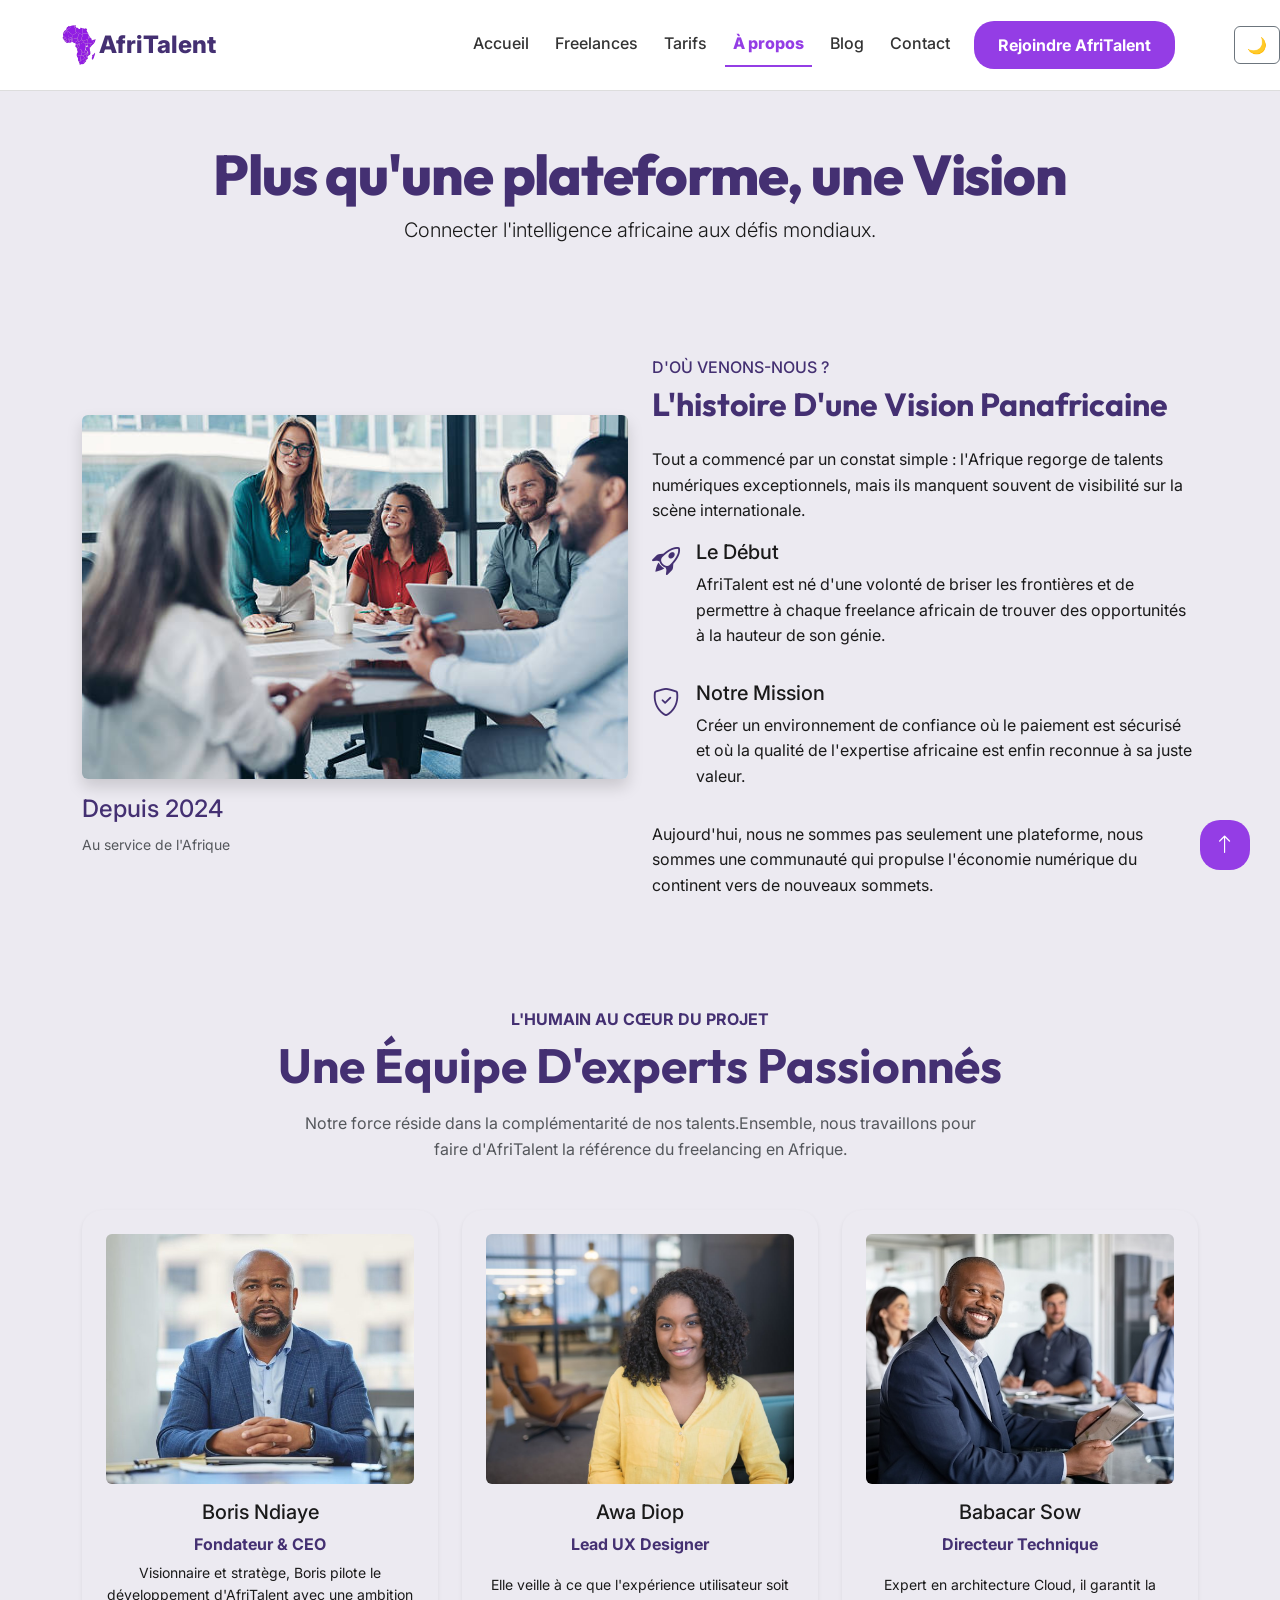
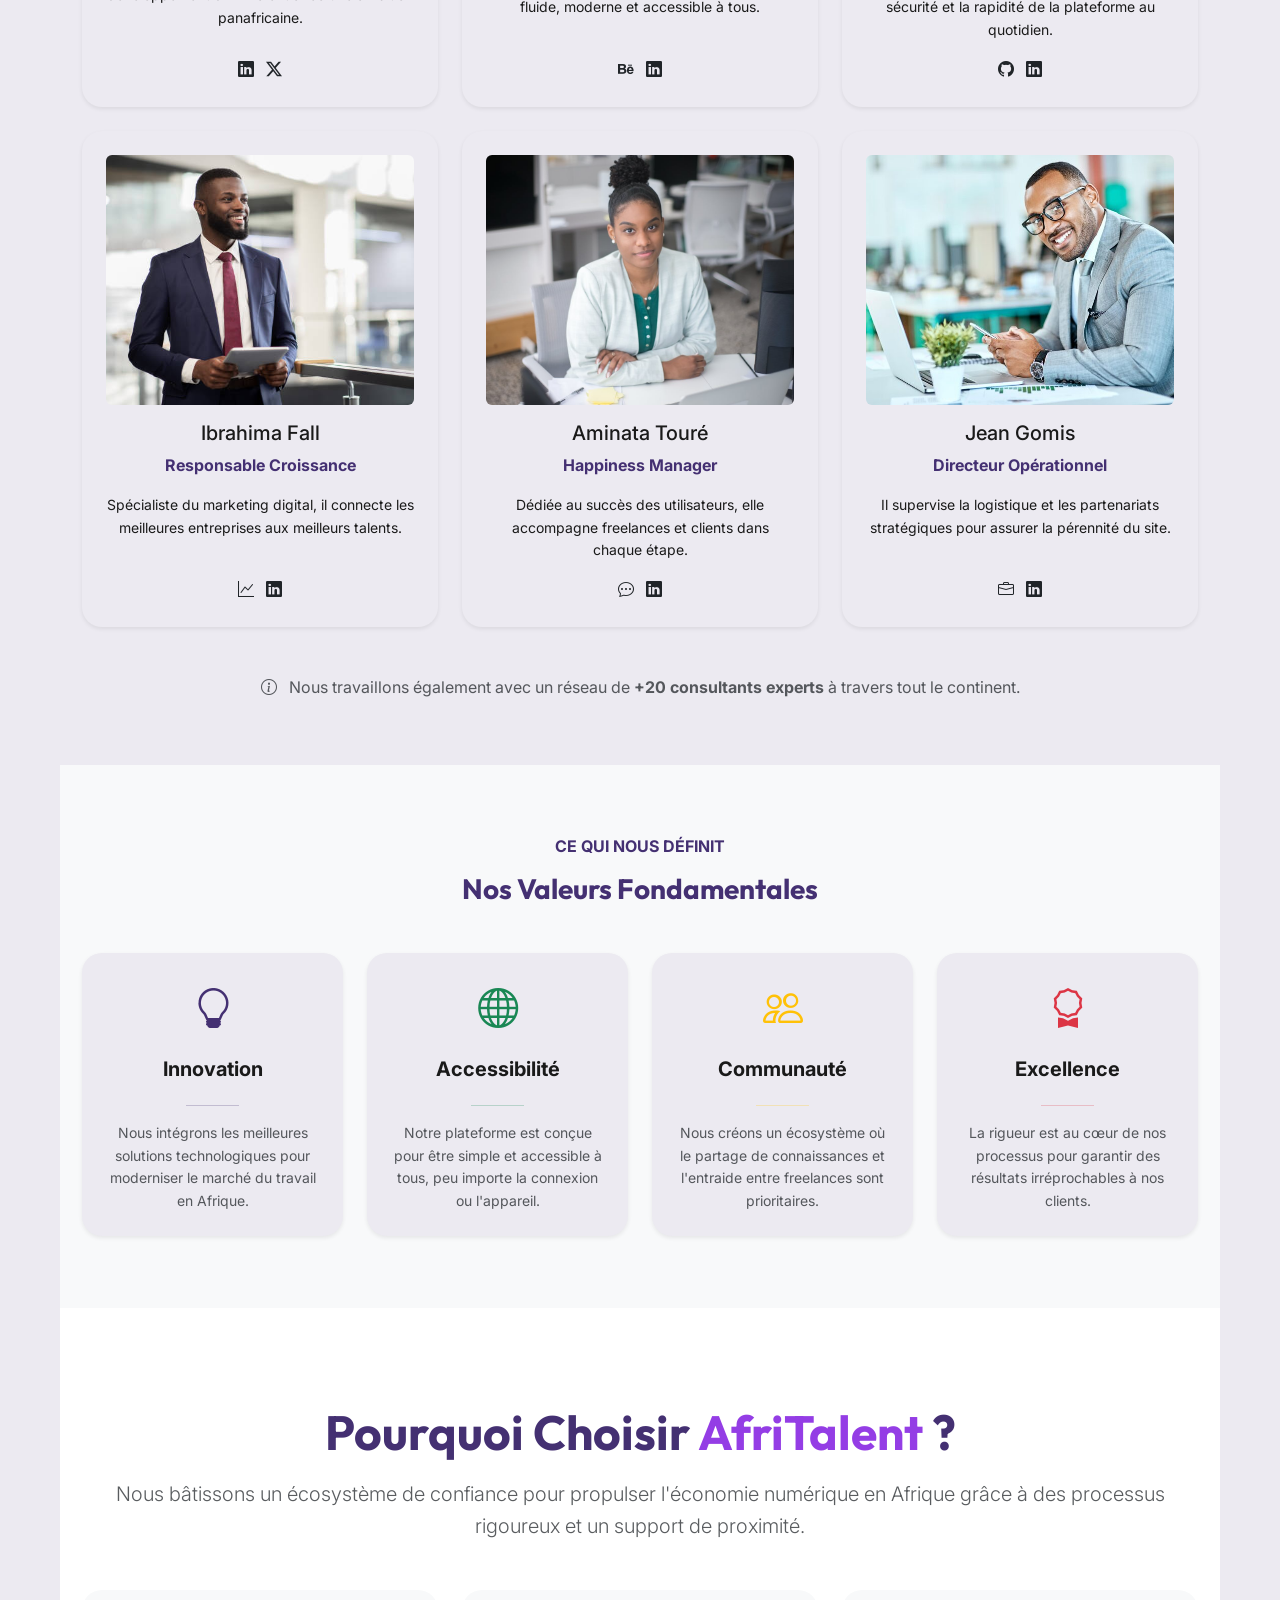
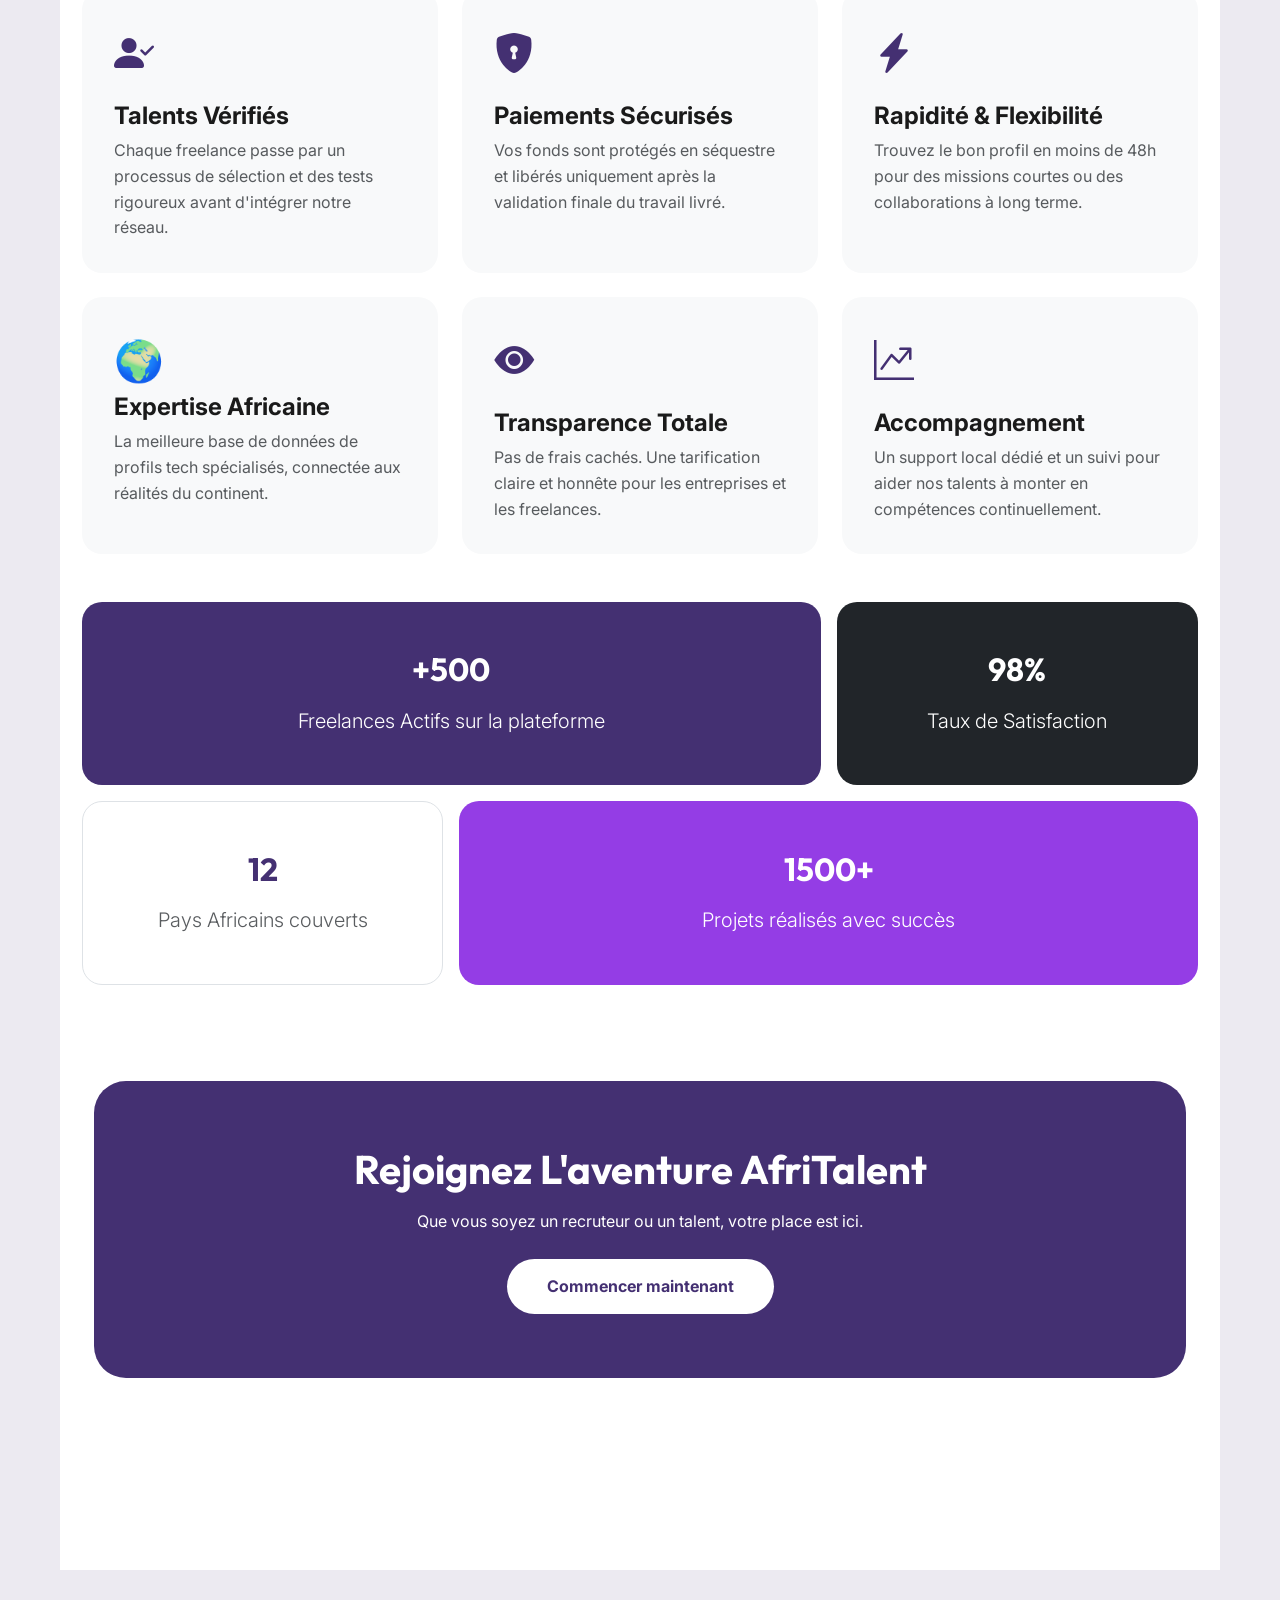
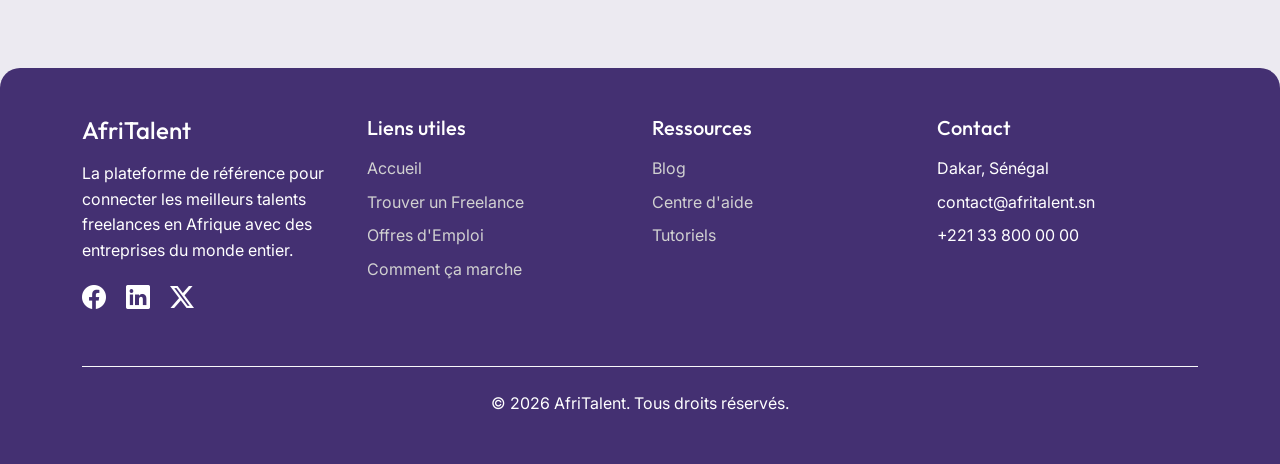
==== commit 8f318154: "js : dark mode avec localStorage, navbar dynamique au scroll" ====
--- a/about.html
+++ b/about.html
@@ -34,6 +34,7 @@
                     <a href="#" class="btn btn-primary ms-lg-3 fw-bold">Rejoindre AfriTalent</a>
                 </div>
             </div>
+            <button id="theme-toggle" class="btn btn-outline-secondary">🌙</button>
         </nav>
     </header>
 
@@ -362,6 +363,9 @@
             <p class="mb-0">&copy; 2026 AfriTalent. Tous droits réservés.</p>
         </div>
     </div>
+    <a href="#" id="back-to-top" class="btn btn-primary" title="Retour en haut">
+    <i class="bi bi-arrow-up"></i>
+</a>
 </footer>
 
     <script src="https://cdn.jsdelivr.net/npm/bootstrap@5.3.0/dist/js/bootstrap.bundle.min.js"></script>
--- a/css/style.css
+++ b/css/style.css
@@ -1,13 +1,264 @@
 /* --- 1. VARIABLES CSS (Configuration globale) --- */
 :root {
     --color-primary: #443072;    /* Indigo profond pour les titres */
-    --color-secondary:#943de5;  /* Violet vif pour l'action */
+    --color-secondary: #943de5;  /* Violet vif pour l'action */
     --color-accent: #cfbbf5;     /* Mauve clair pour les fonds */
     --color-bg: #eceaf1;         /* Fond général du site */
     --color-text: #1a1a1a;       /* Texte sombre */
     --rayon-bordure: 20px;       /* Arrondi des éléments */
     --font-heading: 'Outfit', sans-serif;
     --font-body: 'Inter', sans-serif;
+}
+
+/* --- AJOUT POUR LE DARK MODE (À mettre après ton :root actuel) --- */
+
+/* Thème Sombre */
+body.dark-mode {
+    --color-primary: #cfbbf5;   /* Plus clair pour contraster sur fond sombre */
+    --color-secondary: #b873ff;
+    --color-accent: #2d2640;    /* Sombre et discret */
+    --color-bg: #1d0f20;        /* Fond noir/gris très foncé */
+    --color-text: #eceaf1;      /* Texte clair */
+}
+/* --- MISE À JOUR DU BODY POUR LA TRANSITION --- */
+body {
+    font-family: var(--font-body);
+    background-color: var(--color-bg);
+    color: var(--color-text);
+    line-height: 1.6;
+    overflow-x: hidden;
+    /* Ajoute cette ligne pour une transition fluide quand tu bascules le mode */
+    transition: background-color 0.4s ease, color 0.4s ease;
+}
+/* 1. Navbar : Adaptation intelligente */
+body.dark-mode .navbar {
+    background-color: var(--color-bg) !important;
+}
+
+/* 2. Cartes : Adaptation sans forcer les couleurs internes */
+body.dark-mode .bento-card, 
+body.dark-mode .step-card,
+body.dark-mode .card {
+    background-color: #1e1e1e !important; /* Fond sombre pour les cartes */
+    border: 1px solid #333 !important;
+}
+
+/* 3. Texte dans les cartes : on ne touche qu'aux titres et paragraphes */
+body.dark-mode .bento-card h3,
+body.dark-mode .bento-card p,
+body.dark-mode .card-text {
+    color: var(--color-text) !important; /* Utilise la variable dark-mode définie dans ton :root */
+}
+
+/* 4. Lien actif : On protège le mauve peu importe le mode */
+.navbar-nav .nav-link.active {
+    color: var(--color-secondary) !important;
+    border-bottom: 2px solid var(--color-secondary);
+}
+/* Ciblage spécifique des chiffres dans les cartes de statistiques */
+body.dark-mode .stat-card,
+body.dark-mode .stat-card-light,
+body.dark-mode .bento-card {
+    background-color: #1e1e1e !important; /* Fond sombre */
+    border: 1px solid #333 !important;
+}
+
+/* On force la couleur des chiffres et du texte à l'intérieur */
+body.dark-mode .stat-card h2,
+body.dark-mode .stat-card h3,
+body.dark-mode .stat-card span,
+body.dark-mode .stat-card p {
+    color: #ffffff !important; 
+}
+/* --- Adaptation des témoignages pour le mode sombre --- */
+/* --- Correction pour le Dark Mode : Cible bien la classe .testimonial-card --- */
+body.dark-mode .testimonial-card {
+    background-color: #1e1e1e !important; 
+    border: 1px solid #333 !important;
+    padding: 20px; /* Ajoute un peu d'espace si besoin */
+    border-radius: 10px;
+}
+
+/* On force le texte à être blanc à l'intérieur de la carte */
+body.dark-mode .testimonial-card h3, 
+body.dark-mode .testimonial-card p, 
+body.dark-mode .testimonial-card .role {
+    color: #ffffff !important;
+}
+
+/* Correction pour le bouton CTA qui est juste après */
+body.dark-mode .cta-section {
+    background-color: #121212 !important;
+}
+
+body.dark-mode .cta-title {
+    color: #ffffff !important;
+}
+/* --- Correction du Hero de la page Freelances --- */
+body.dark-mode #header-freelances {
+    background-color: #121212 !important; /* Force le noir */
+}
+
+/* On cible les textes pour qu'ils deviennent blancs */
+body.dark-mode #header-freelances h1,
+body.dark-mode #header-freelances p,
+body.dark-mode #header-freelances span {
+    color: #ffffff !important;
+}
+
+/* Si tu veux que le texte "Communauté AfriTalent" reste mauve pour le style */
+body.dark-mode #header-freelances .text-primary {
+    color: var(--color-secondary) !important; 
+}
+/* --- Correction de la section FAQ pour le mode sombre --- */
+
+/* 1. Fond de la section */
+body.dark-mode .bg-white {
+    background-color: #121212 !important;
+}
+
+/* 2. Accordéon (les éléments de la liste) */
+body.dark-mode .accordion-item {
+    background-color: #1e1e1e !important;
+    border: 1px solid #333 !important;
+}
+
+/* 3. Boutons de l'accordéon */
+body.dark-mode .accordion-button {
+    background-color: #1e1e1e !important;
+    color: #ffffff !important;
+}
+
+/* 4. Texte à l'intérieur de l'accordéon */
+body.dark-mode .accordion-body, 
+body.dark-mode .accordion-body strong {
+    color: #cccccc !important; /* Un gris clair pour la lisibilité */
+}
+
+/* 5. Titres de la section */
+body.dark-mode h2, 
+body.dark-mode p {
+    color: #ffffff !important;
+}
+/* --- Correction des cartes de tarifs en mode sombre --- */
+
+/* 1. Fond des cartes */
+body.dark-mode .card {
+    background-color: #1e1e1e !important;
+    border-color: #333 !important;
+}
+
+/* 2. Titres des tarifs (Gratuité, BUSINESS, Entreprise) */
+body.dark-mode .card h5,
+body.dark-mode .card h2,
+body.dark-mode .card p {
+    color: #ffffff !important;
+}
+
+/* 3. Texte gris (prix, sous-titres) */
+body.dark-mode .card .text-muted {
+    color: #b3b3b3 !important;
+}
+
+/* 4. Correction du footer de la carte Business qui reste blanc */
+body.dark-mode .card-footer {
+    background-color: #1e1e1e !important;
+    border: none !important;
+}
+/* --- Correction des cartes "Pourquoi choisir" en mode sombre --- */
+
+/* 1. Fond de la section */
+body.dark-mode section.py-5.bg-white {
+    background-color: #121212 !important;
+}
+
+/* 2. Fond des cartes feature-card */
+body.dark-mode .feature-card {
+    background-color: #1e1e1e !important;
+    padding: 20px;
+    border-radius: 15px;
+    border: 1px solid #333 !important;
+}
+
+/* 3. Textes à l'intérieur des cartes */
+body.dark-mode .feature-card h4, 
+body.dark-mode .feature-card p {
+    color: #ffffff !important;
+}
+
+/* 4. Titre de la section */
+body.dark-mode .section-main-title {
+    color: #ffffff !important;
+}
+
+body.dark-mode .section-description {
+    color: #cccccc !important;
+}
+/* --- Correction de la section Valeurs Fondamentales --- */
+
+/* 1. Fond de la section (remplace le gris clair bg-light) */
+body.dark-mode section.bg-light {
+    background-color: #121212 !important;
+}
+
+/* 2. Fond des cartes de valeurs */
+body.dark-mode .card {
+    background-color: #1e1e1e !important;
+}
+
+/* 3. Textes des cartes */
+body.dark-mode .card h5 {
+    color: #ffffff !important;
+}
+
+body.dark-mode .card .text-muted {
+    color: #b3b3b3 !important; /* Gris clair pour rester lisible */
+}
+
+/* 4. Titre de la section */
+body.dark-mode h3 {
+    color: #ffffff !important;
+}
+/* --- Mode Sombre avec ta couleur #1d0f20 --- */
+
+/* 1. Fond général de la page */
+body.dark-mode, 
+body.dark-mode main {
+    background-color: #1d0f20 !important;
+}
+
+/* 2. Fond des cartes (un peu plus clair pour créer du contraste) */
+body.dark-mode .card,
+body.dark-mode section.bg-light,
+body.dark-mode section.bg-white {
+    background-color: #2d1832 !important; /* Une version légèrement éclaircie de ton violet */
+    color: #ffffff !important;
+}
+
+/* 3. Ajustement des textes dans les cartes */
+body.dark-mode .card h3,
+body.dark-mode .card h4,
+body.dark-mode .card h5,
+body.dark-mode .card p {
+    color: #ffffff !important;
+}
+
+/* 4. Champs de formulaire (plus sombres pour rester dans le thème) */
+body.dark-mode .form-control,
+body.dark-mode .form-select {
+    background-color: #3d2542 !important;
+    border: 1px solid #5a3a60 !important;
+    color: #ffffff !important;
+}
+
+/* 5. Labels (en gris clair pour ne pas fatiguer les yeux) */
+body.dark-mode label {
+    color: #d1b3d8 !important;
+}
+.card {
+    background-color: var(--color-bg); /* S'adapte automatiquement au mode sombre */
+    border: 1px solid var(--color-accent);
+    color: var(--color-text);
 }
 
 /* --- 2. RESET CSS (Normalisation) --- */
@@ -620,4 +871,62 @@
 .text-white-force {
     color: white !important;
     font-weight: bold;
+}
+/* Empêche le flash blanc au chargement en mode sombre */
+body {
+    transition: background-color 0.3s ease, color 0.3s ease;
+}
+/* Navbar par défaut (tes styles actuels) */
+.navbar {
+    transition: all 0.3s ease; /* Rend le changement fluide */
+    padding: 20px 0; /* Un peu plus grand au départ */
+}
+
+/* Classe qui sera ajoutée par JS au scroll */
+.navbar.scrolled {
+    padding: 10px 0; /* Effet "shrink" (rétrécissement) */
+    background-color: #1d0f20 !important; /* Ta couleur sombre */
+    box-shadow: 0 4px 10px rgba(0, 0, 0, 0.2); /* Ajout de l'ombre */
+}
+/* 1. Couleur des liens en MODE CLAIR (par défaut) */
+.navbar .nav-link {
+    color: #333333 !important; /* Couleur sombre pour fond clair */
+    transition: color 0.3s ease;
+}
+
+/* 2. Couleur des liens en MODE SOMBRE */
+body.dark-mode .navbar .nav-link {
+    color: #ffffff !important; /* Couleur blanche pour fond sombre */
+}
+
+/* 3. Ajustement pour la Navbar Scrolled (quand elle est violette) */
+.navbar.scrolled .nav-link {
+    color: #ffffff !important; /* Toujours blanc sur fond violet */
+}
+#back-to-top {
+    position: fixed;
+    bottom: 30px;
+    right: 30px;
+    display: none; /* Caché par défaut */
+    z-index: 9999;
+    border-radius: 50%;
+    width: 50px;
+    height: 50px;
+    text-align: center;
+    line-height: 45px;
+    font-size: 20px;
+    transition: opacity 0.3s, visibility 0.3s;
+}
+
+#back-to-top.show {
+    display: block; /* Affiché quand on ajoute la classe 'show' */
+}
+#back-to-top {
+    /* ... tes propriétés existantes ... */
+    
+    /* Ajoute ces lignes pour centrer parfaitement */
+    display: flex !important;      /* Active Flexbox */
+    justify-content: center;      /* Centre horizontalement */
+    align-items: center;          /* Centre verticalement */
+    text-decoration: none;        /* Enlève le soulignement du lien */
 }
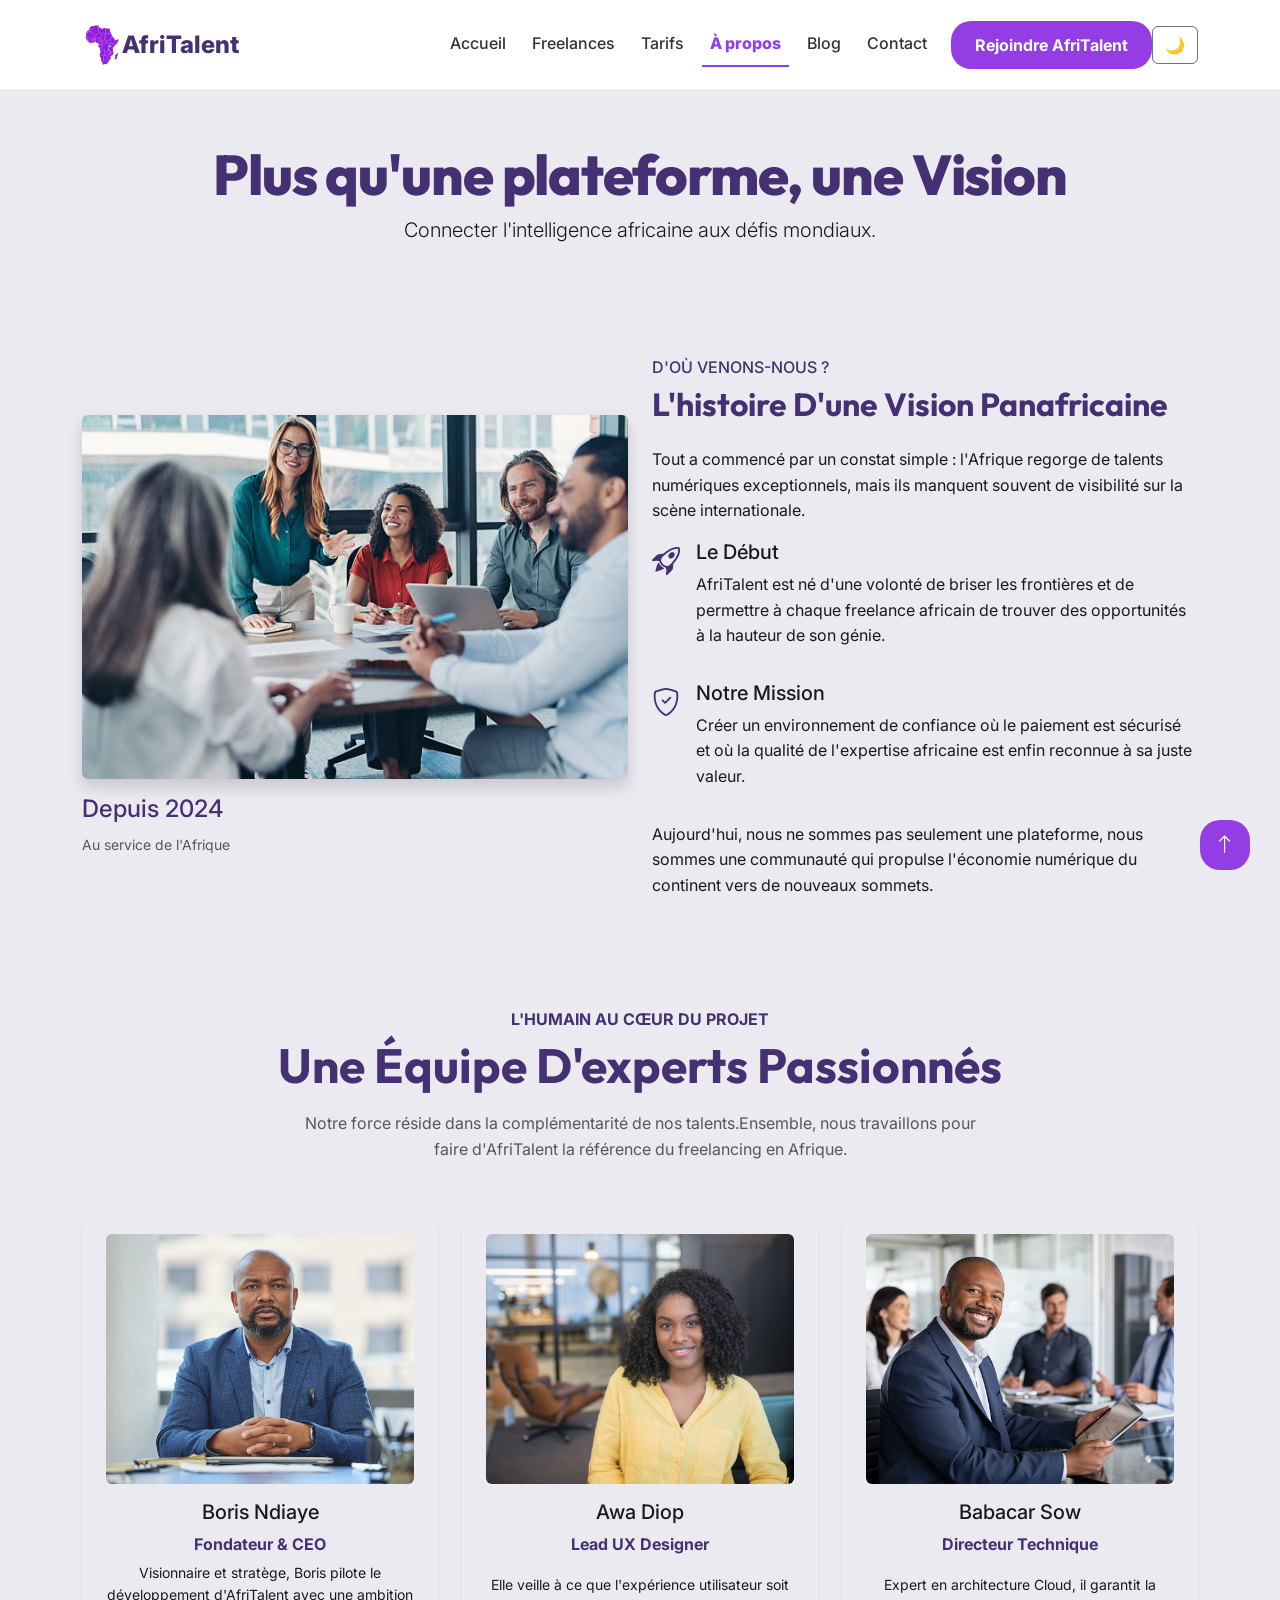
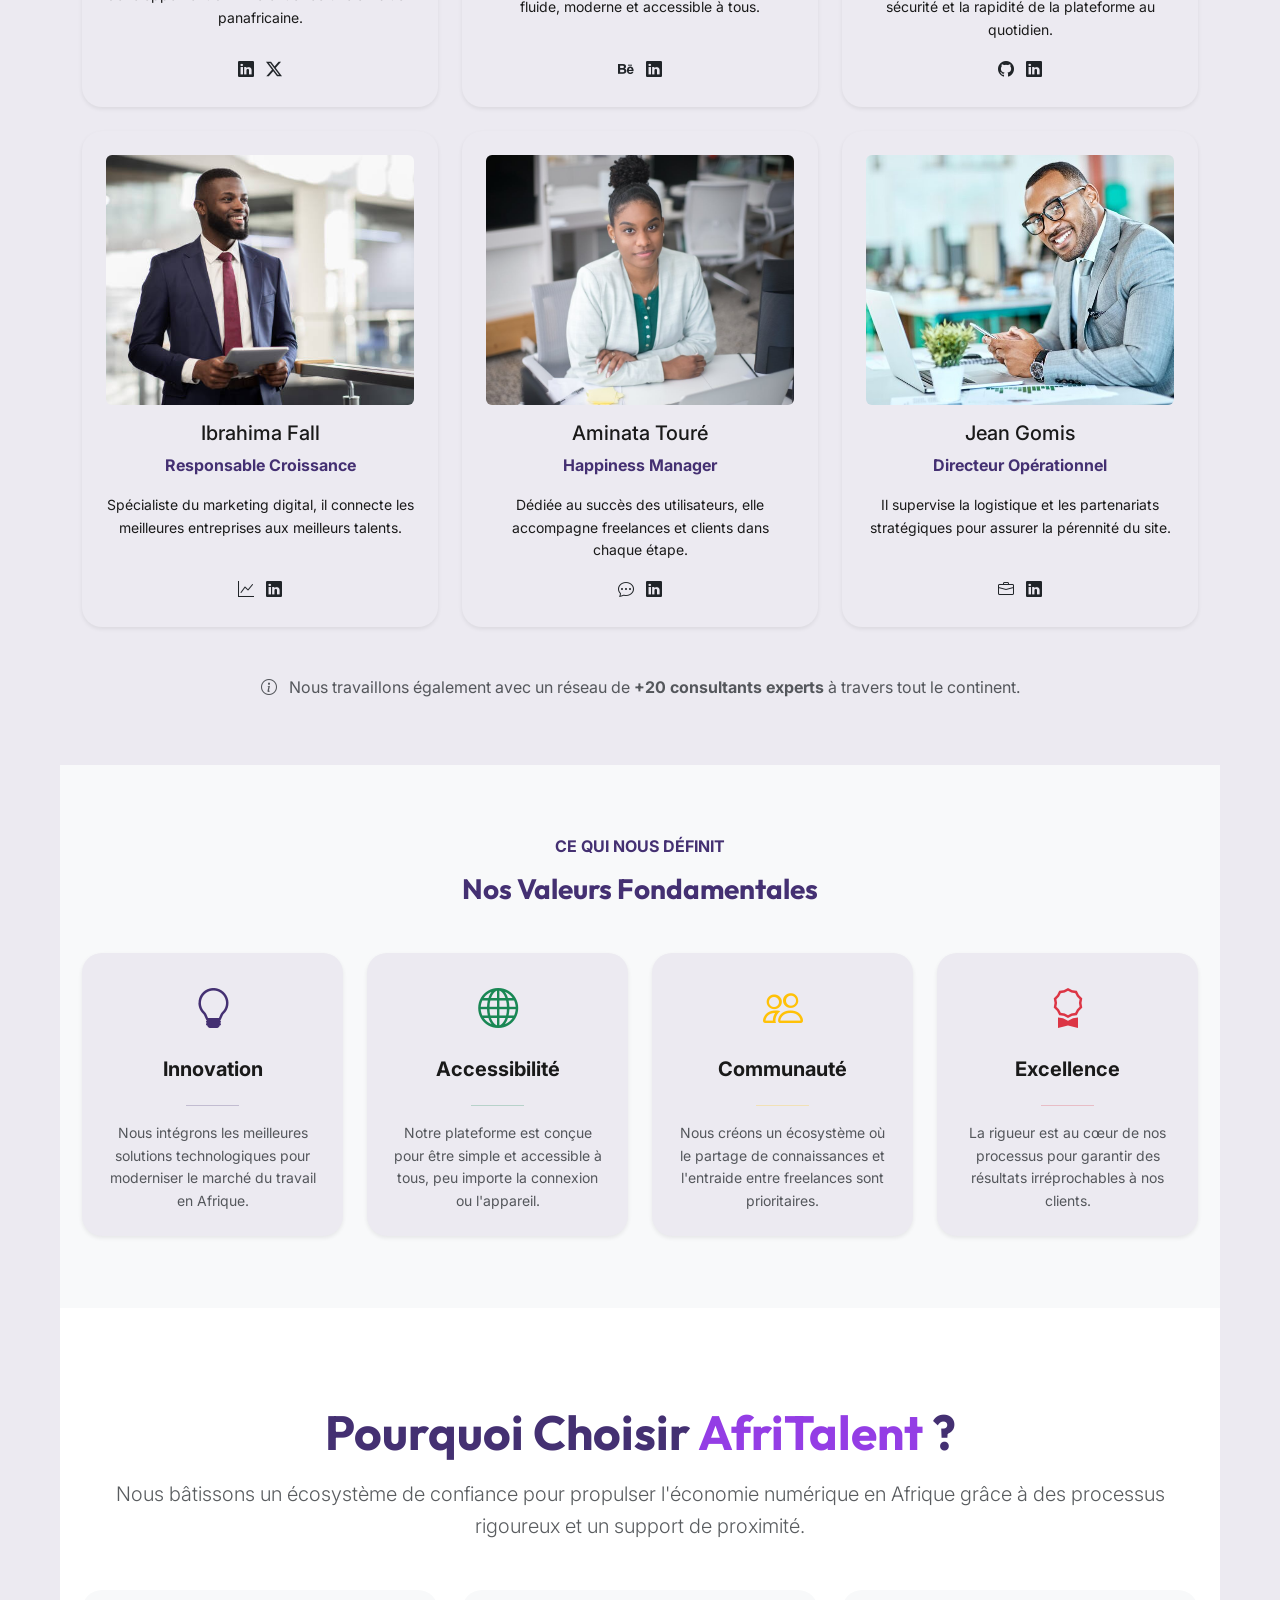
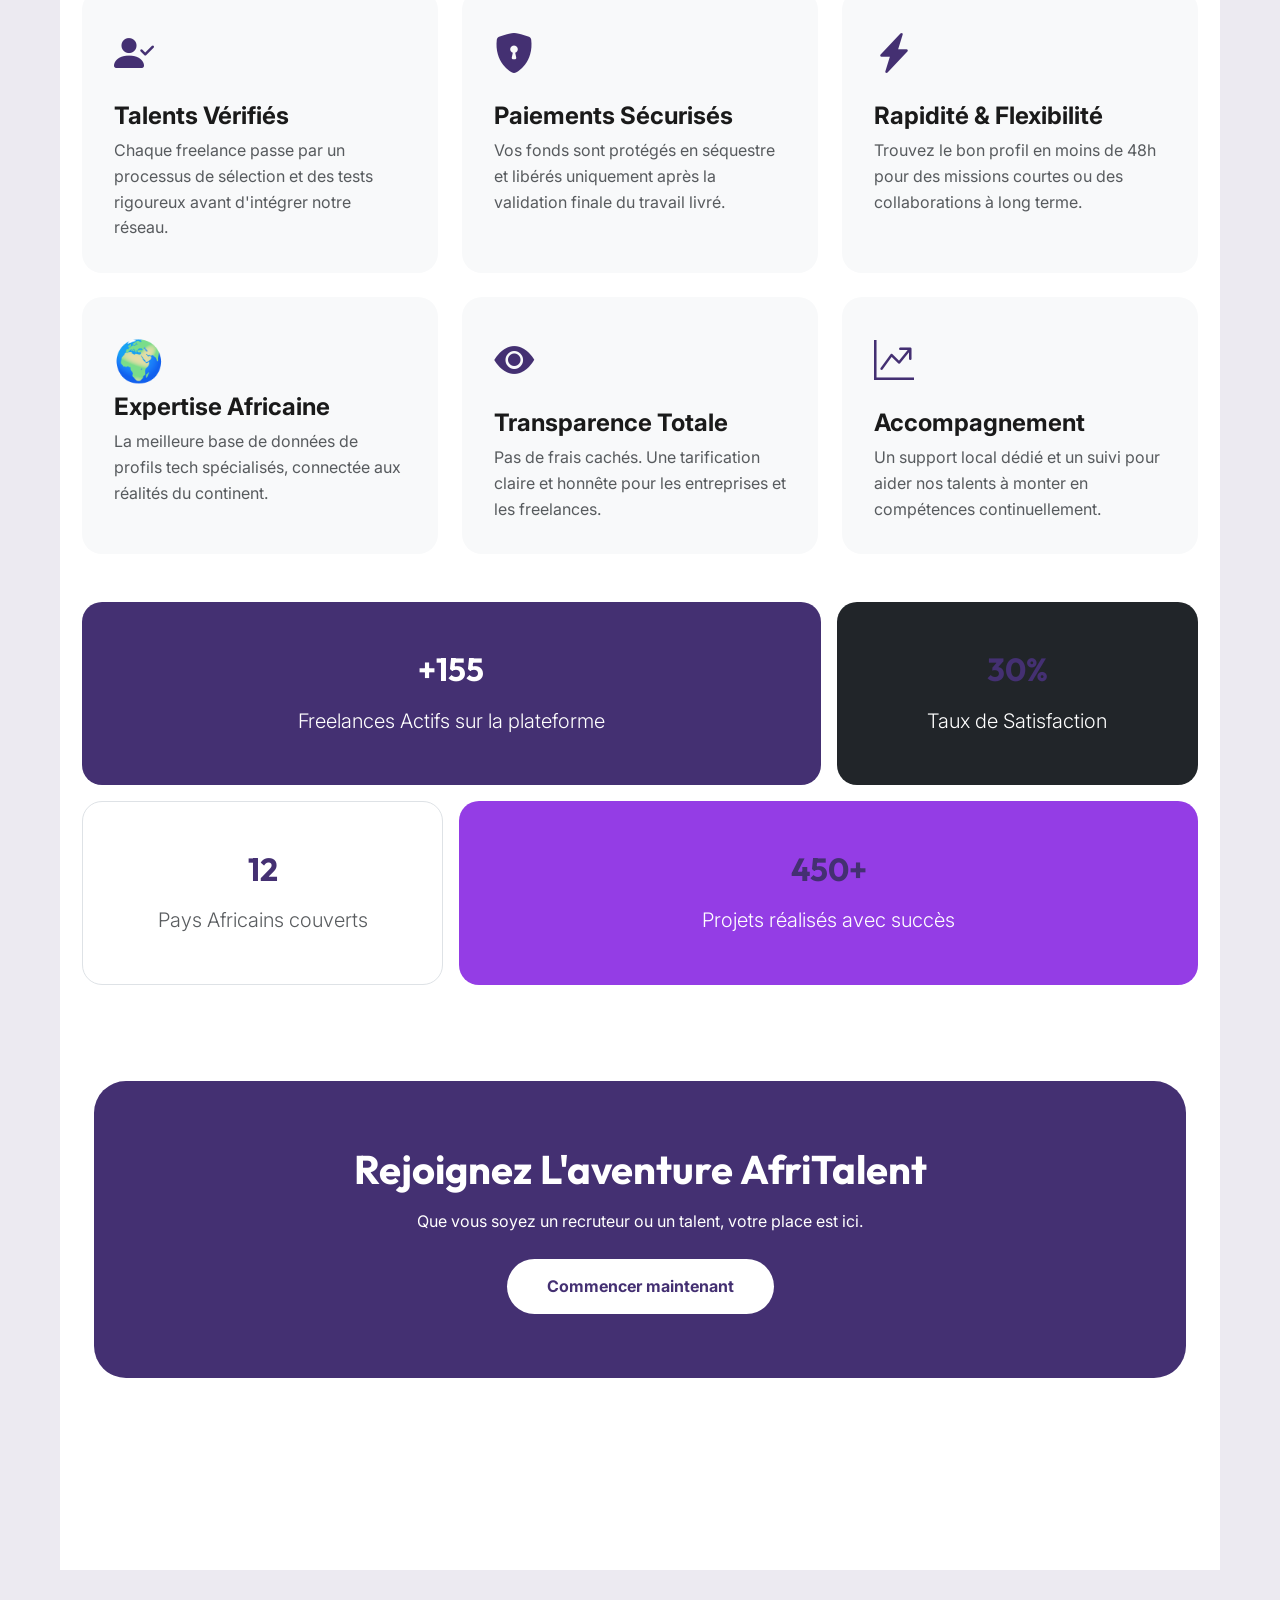
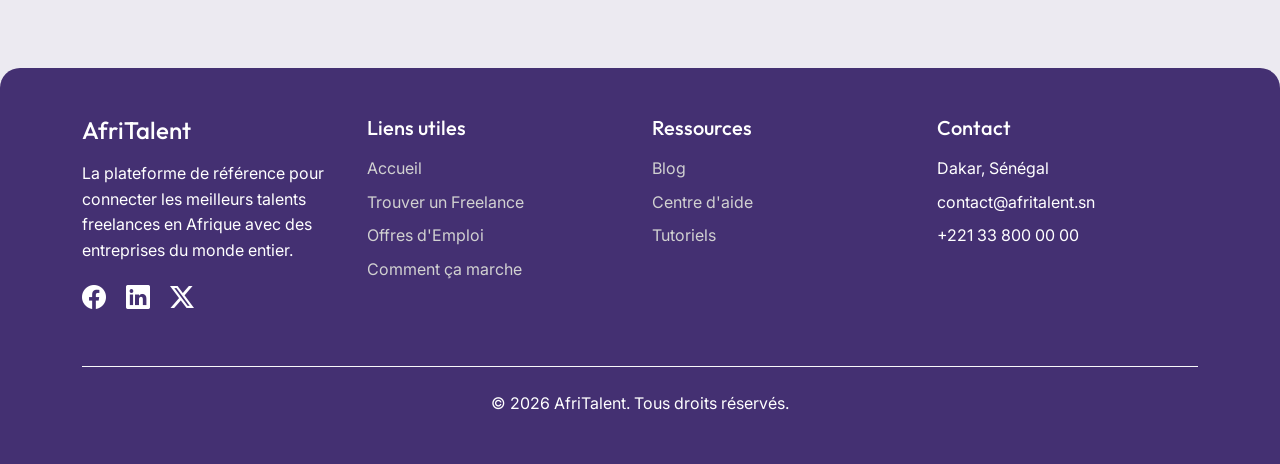
==== commit 0a57e400: "js : compteurs animes au scroll et animation fade in des sections" ====
--- a/about.html
+++ b/about.html
@@ -18,6 +18,9 @@
                 <img src="images/africa.png" alt="AfriTalent Logo" class="brand-logo-img">
                 <span style="font-weight: 800;">AfriTalent</span>
             </a>
+            <div class="d-flex align-items-center order-lg-2">
+                <button id="theme-toggle" class="btn btn-outline-secondary">🌙</button>
+            </div>
                 <button class="navbar-toggler" type="button" data-bs-toggle="collapse" data-bs-target="#mainNavbar">
                     <span class="navbar-toggler-icon"></span>
                 </button>
@@ -31,10 +34,11 @@
                         <li class="nav-item"><a class="nav-link" href="index.html#testimonials">Blog</a></li>
                         <li class="nav-item"><a class="nav-link" href="contact.html">Contact</a></li>
                     </ul>
+                    
                     <a href="#" class="btn btn-primary ms-lg-3 fw-bold">Rejoindre AfriTalent</a>
                 </div>
-            </div>
-            <button id="theme-toggle" class="btn btn-outline-secondary">🌙</button>
+                
+            </div>
         </nav>
     </header>
 
@@ -42,7 +46,7 @@
         <!-- Hero Section -->
         <section class="text-center py-5">
             <div class="container">
-                <h1 class="display-2 fw-bold">Plus qu'une plateforme, une <span class="text-afri">Vision</span></h1>
+                <h1 class="display-2 fw-bold text-animate">Plus qu'une plateforme, une <span class="text-afri">Vision</span></h1>
                 <p class="lead">Connecter l'intelligence africaine aux défis mondiaux.</p>
             </div>
         </section>
@@ -87,7 +91,7 @@
         
 
 <!-- Équipe Section -->
-<section class="py-5">
+<section class="py-5 fade-in">
     <div class="container">
         <div class="text-center mb-5">
             <h6 class="text-afri text-uppercase fw-bold">L'Humain au cœur du projet</h6>
@@ -191,7 +195,7 @@
 </section>
 <!--Nos valeurs-->
        
-        <section class="py-5 bg-light">
+        <section class="py-5 fade-in bg-light">
     <div class="container py-4 text-center">
         <h6 class="text-primary fw-bold text-uppercase mb-3">Ce qui nous définit</h6>
         <h3 class="fw-bold mb-5">Nos Valeurs Fondamentales</h3>
@@ -253,7 +257,7 @@
 </section>
 <!-- Section Pourquoi nous choisir -->
 <section class="py-5 bg-white">
-  <div class="container py-5">
+  <div class="container py-5 fade-in">
     
     <div class="text-center mb-5">
       <h2 class="fw-bold display-5 section-main-title">Pourquoi choisir <span class="text-accent">AfriTalent</span> ?</h2>
@@ -276,7 +280,7 @@
   <!-- +500 -->
   <div class="col-md-8">
     <div class="stat-card-primary h-100 d-flex flex-column justify-content-center text-center text-white">
-      <h2 class="text-white-force">+500</h2>
+      <h2>+<span class="counter" data-target="500">0</span></h2>
       <p class="lead mb-0">Freelances Actifs sur la plateforme</p>
     </div>
   </div>
@@ -284,7 +288,7 @@
   <!-- 98% -->
   <div class="col-md-4">
     <div class="stat-card-dark h-100 d-flex flex-column justify-content-center text-center text-white">
-      <h2 class="text-white-force">98%</h2>
+      <h2><span class="counter" data-target="98">0</span>%</h2>
       <p class="lead mb-0">Taux de Satisfaction</p>
     </div>
   </div>
@@ -292,7 +296,7 @@
   <!-- 12 pays -->
   <div class="col-md-4">
     <div class="stat-card-light h-100 d-flex flex-column justify-content-center text-center border">
-      <h2 class="text-primary-color">12</h2>
+      <h2> <span class="counter" data-target="12">0</span></h2>
       <p class="lead mb-0 text-muted">Pays Africains couverts</p>
     </div>
   </div>
@@ -300,7 +304,7 @@
   <!-- 1500+ -->
   <div class="col-md-8">
     <div class="stat-card-secondary h-100 d-flex flex-column justify-content-center text-center text-white">
-      <h2 class="text-white-force">1500+</h2>
+      <h2> <span class="counter" data-target="1500">0</span>+</h2>
       <p class="lead mb-0">Projets réalisés avec succès</p>
     </div>
   </div>
@@ -336,14 +340,14 @@
                     <li><a href="index.html">Accueil</a></li>
                     <li><a href="freelances.html">Trouver un Freelance</a></li>
                     <li><a href="#">Offres d'Emploi</a></li>
-                    <li><a href="#">Comment ça marche</a></li>
+                    <li><a href="index.html#how-it-works">Comment ça marche</a></li>
                 </ul>
             </div>
 
             <div class="col-md-3 mb-4">
                 <h5 class="mb-3">Ressources</h5>
                 <ul class="list-unstyled">
-                    <li><a href="#">Blog</a></li>
+                    <li><a href="index.html#testimonials">Blog</a></li>
                     <li><a href="#">Centre d'aide</a></li>
                     <li><a href="#">Tutoriels</a></li>
                 </ul>
--- a/css/style.css
+++ b/css/style.css
@@ -2,7 +2,7 @@
 :root {
     --color-primary: #443072;    /* Indigo profond pour les titres */
     --color-secondary: #943de5;  /* Violet vif pour l'action */
-    --color-accent: #cfbbf5;     /* Mauve clair pour les fonds */
+    --color-accent: #ddd4ed;     /* Mauve clair pour les fonds */
     --color-bg: #eceaf1;         /* Fond général du site */
     --color-text: #1a1a1a;       /* Texte sombre */
     --rayon-bordure: 20px;       /* Arrondi des éléments */
@@ -14,10 +14,10 @@
 
 /* Thème Sombre */
 body.dark-mode {
-    --color-primary: #cfbbf5;   /* Plus clair pour contraster sur fond sombre */
-    --color-secondary: #b873ff;
+    --color-primary: #a69bbc;   /* Plus clair pour contraster sur fond sombre */
+    --color-secondary: #553b66;
     --color-accent: #2d2640;    /* Sombre et discret */
-    --color-bg: #1d0f20;        /* Fond noir/gris très foncé */
+    --color-bg: #1d0f20;        /* Fond mauve très foncé */
     --color-text: #eceaf1;      /* Texte clair */
 }
 /* --- MISE À JOUR DU BODY POUR LA TRANSITION --- */
@@ -254,6 +254,29 @@
 /* 5. Labels (en gris clair pour ne pas fatiguer les yeux) */
 body.dark-mode label {
     color: #d1b3d8 !important;
+}
+/* 1. Fond des questions (le bouton) */
+body.dark-mode .accordion-button {
+    background-color: #2d1832 !important; /* Ton violet sombre */
+    color: #ffffff !important;           /* Texte de la question en blanc */
+}
+
+/* 2. Icône de l'accordéon (la petite flèche) */
+body.dark-mode .accordion-button::after {
+    filter: invert(1); /* Inverse la couleur de l'icône pour qu'elle soit visible */
+}
+
+/* 3. Fond et texte des réponses (le corps de l'accordéon) */
+body.dark-mode .accordion-body {
+    background-color: #1d0f20 !important; /* Ton fond général sombre */
+    color: #d1b3d8 !important;            /* Texte de la réponse en mauve très clair */
+    border: 1px solid #5a3a60 !important;
+}
+
+/* 4. Bordures de l'accordéon */
+body.dark-mode .accordion-item {
+    background-color: transparent !important;
+    border: 1px solid #5a3a60 !important;
 }
 .card {
     background-color: var(--color-bg); /* S'adapte automatiquement au mode sombre */
@@ -929,4 +952,61 @@
     justify-content: center;      /* Centre horizontalement */
     align-items: center;          /* Centre verticalement */
     text-decoration: none;        /* Enlève le soulignement du lien */
+}
+/* Force le texte en blanc dans la carte des 500 (stat-card-primary) */
+.stat-card-primary h2, 
+.stat-card-primary h2 span, 
+.stat-card-primary p {
+    color: #ffffff !important;
+}
+/* État initial : invisible et légèrement décalé */
+.fade-in {
+    opacity: 0;
+    transform: translateY(30px);
+    transition: opacity 0.8s ease-out, transform 0.8s ease-out;
+}
+
+/* État final : visible et à sa place */
+.fade-in.is-visible {
+    opacity: 1;
+    transform: translateY(0);
+}
+/* --- Animation Texte : Slide-up --- */
+.text-animate {
+    opacity: 0;
+    transform: translateY(30px); /* Le texte commence 30px plus bas */
+    transition: opacity 1s ease-out, transform 1s ease-out;
+}
+
+/* Classe ajoutée par le JavaScript quand l'élément entre dans l'écran */
+.text-animate.is-visible {
+    opacity: 1;
+    transform: translateY(0); /* Le texte remonte à sa place initiale */
+}
+/* --- Nouvelle animation : Glissement de la droite vers la gauche --- */
+.text-animate-right {
+    opacity: 0;
+    transform: translateX(50px); /* Le texte commence 50px à droite */
+    transition: opacity 1s ease-out, transform 1s ease-out;
+}
+
+.text-animate-right.is-visible {
+    opacity: 1;
+    transform: translateX(0); /* Le texte revient à sa position d'origine */
+}
+/* --- Effet de glissement fluide depuis la droite --- */
+.text-animate-right {
+    opacity: 0;
+    transform: translateX(100px); /* Commence 100px à droite */
+    transition: all 1.2s ease-out; /* Mouvement fluide sur 1.2 seconde */
+}
+
+/* La classe ajoutée par le JavaScript quand on arrive au titre */
+.text-animate-right.is-visible {
+    opacity: 1;
+    transform: translateX(0); /* Vient se caler à sa position finale */
+}
+html, body {
+    width: 100%;
+    overflow-x: hidden; /* Coupe tout ce qui dépasse horizontalement */
 }
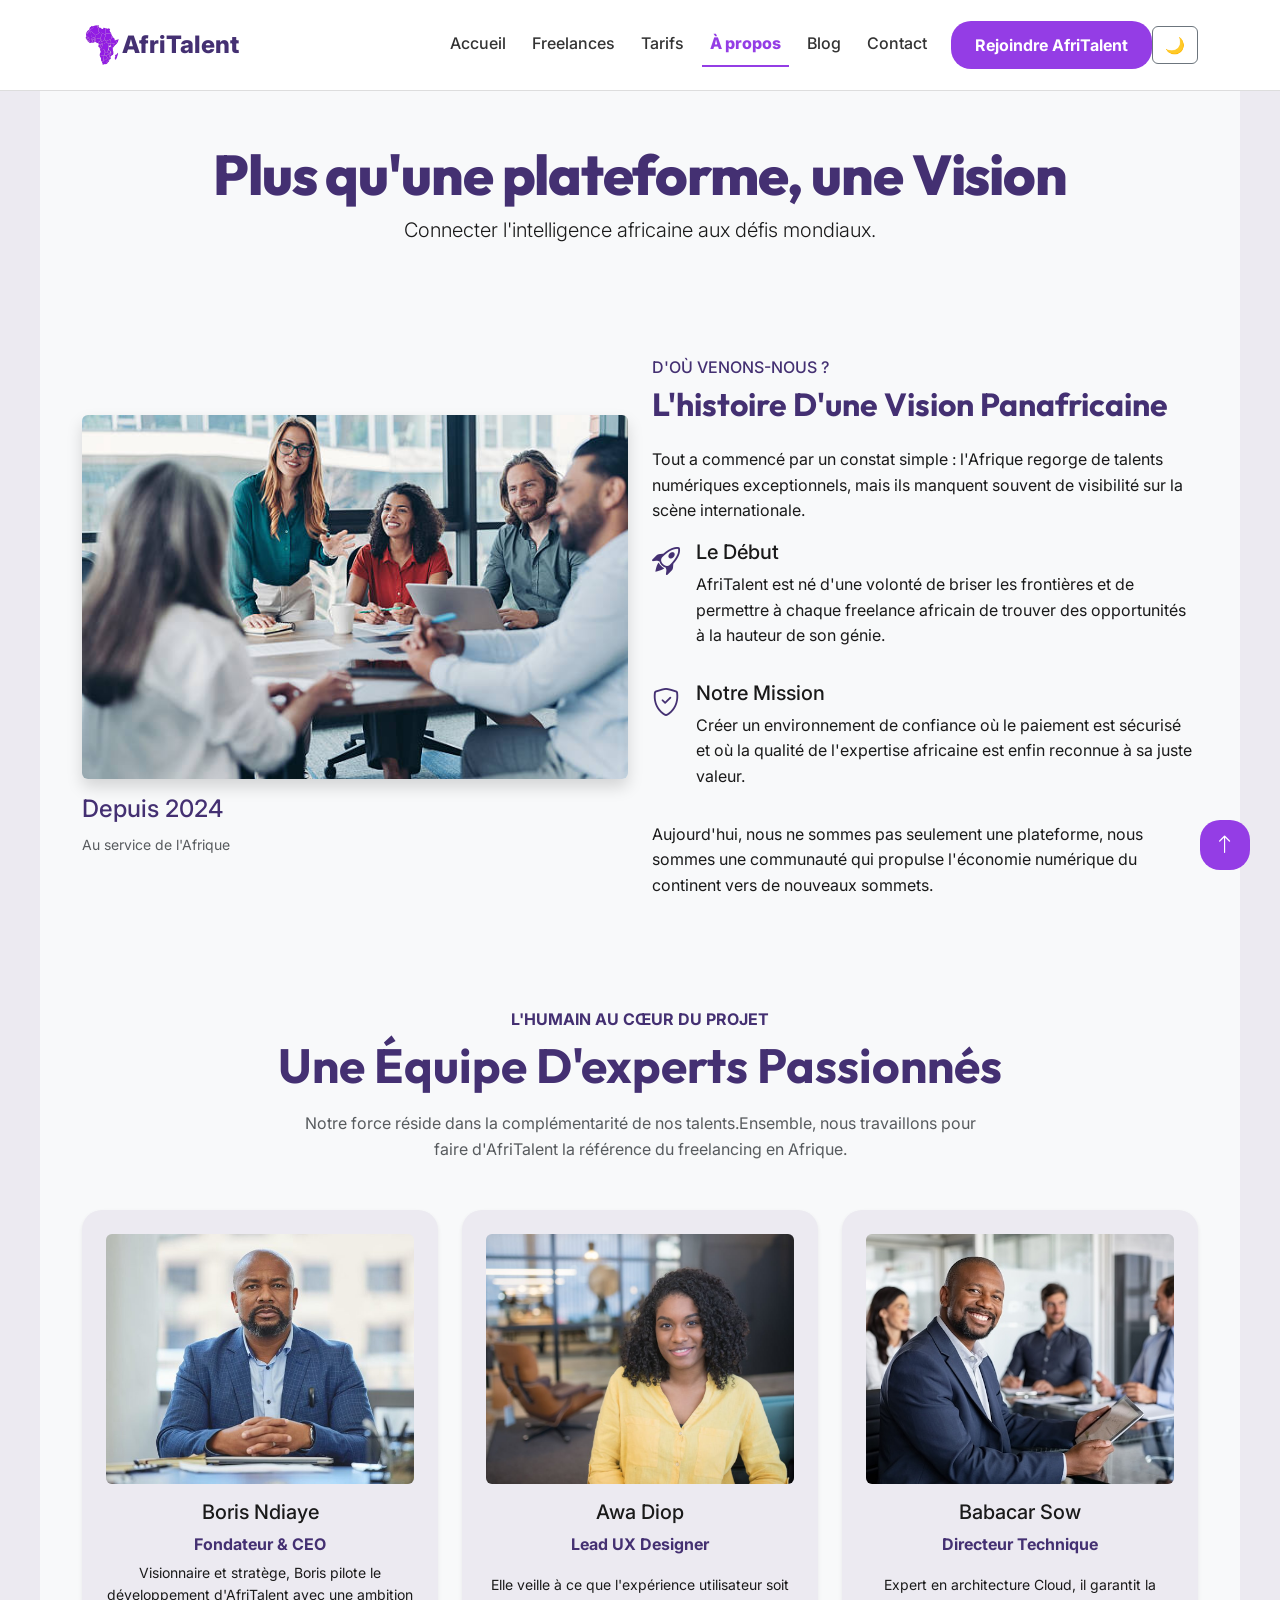
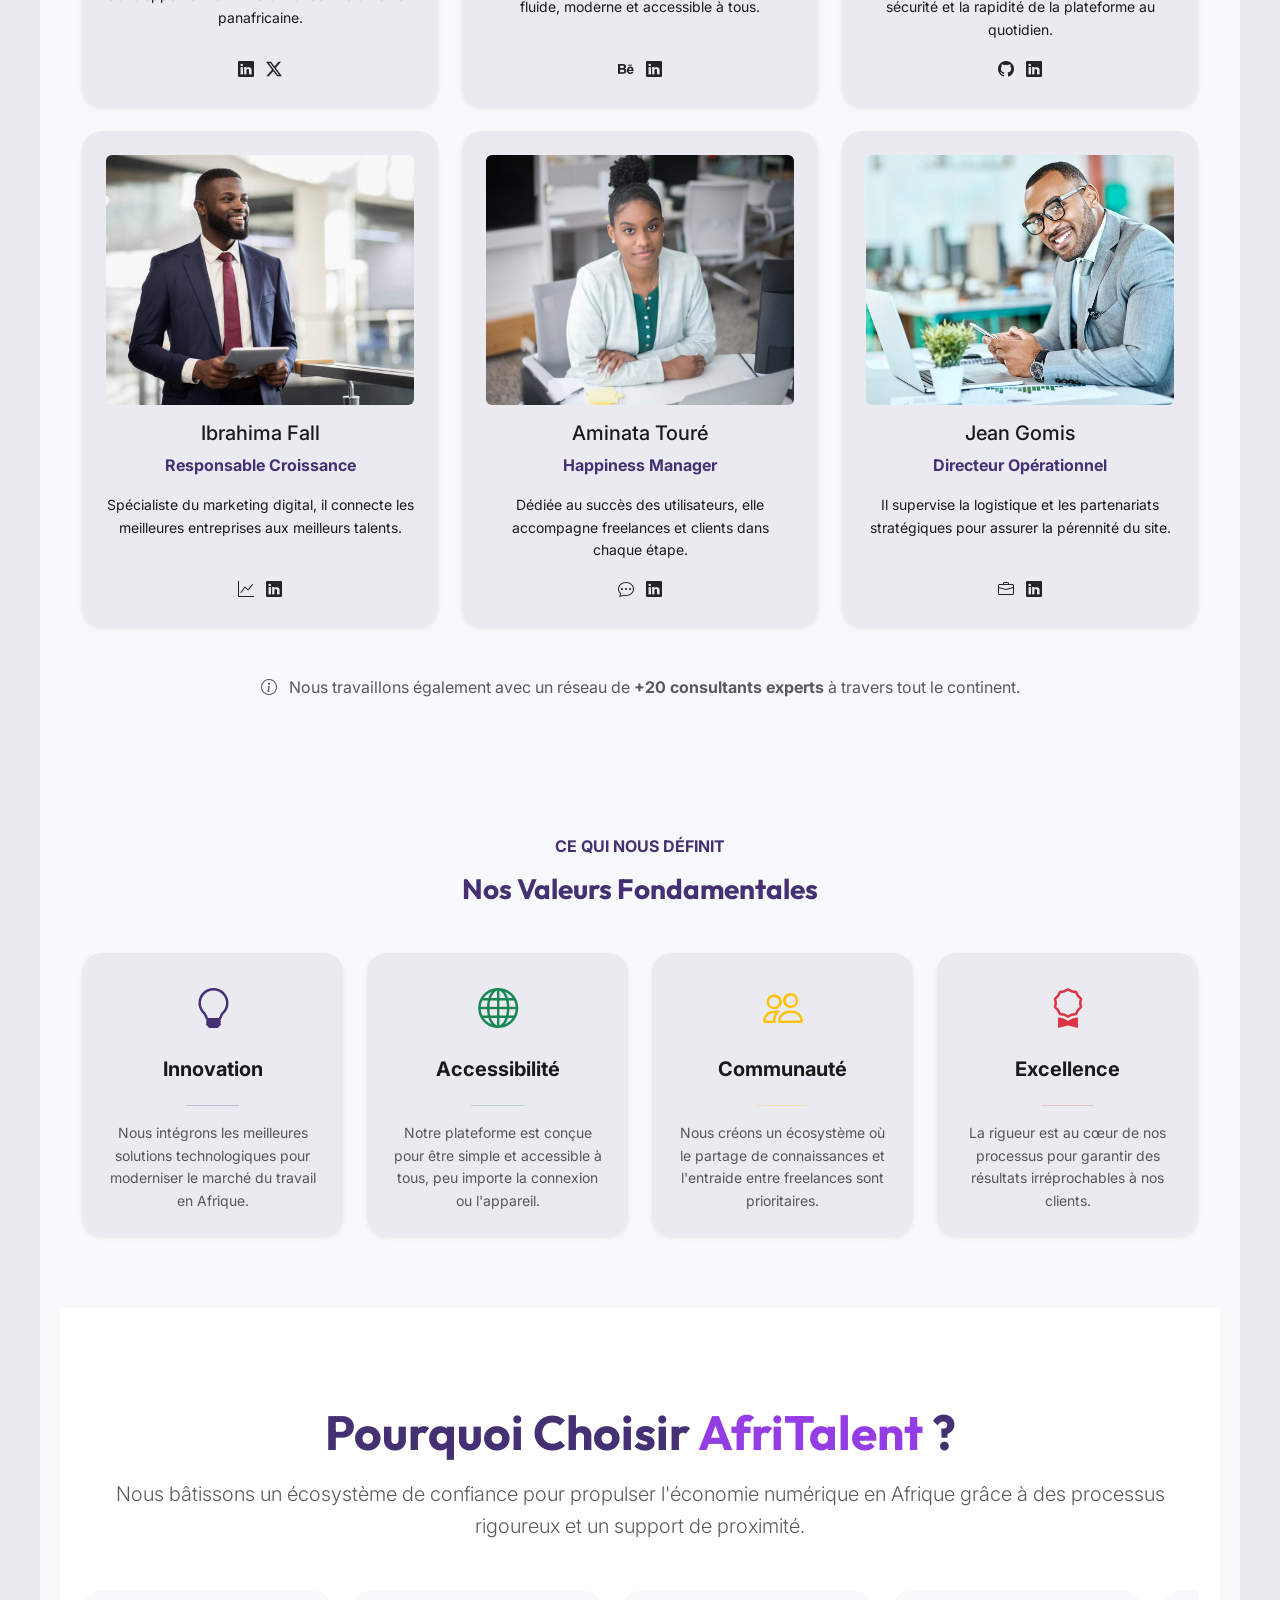
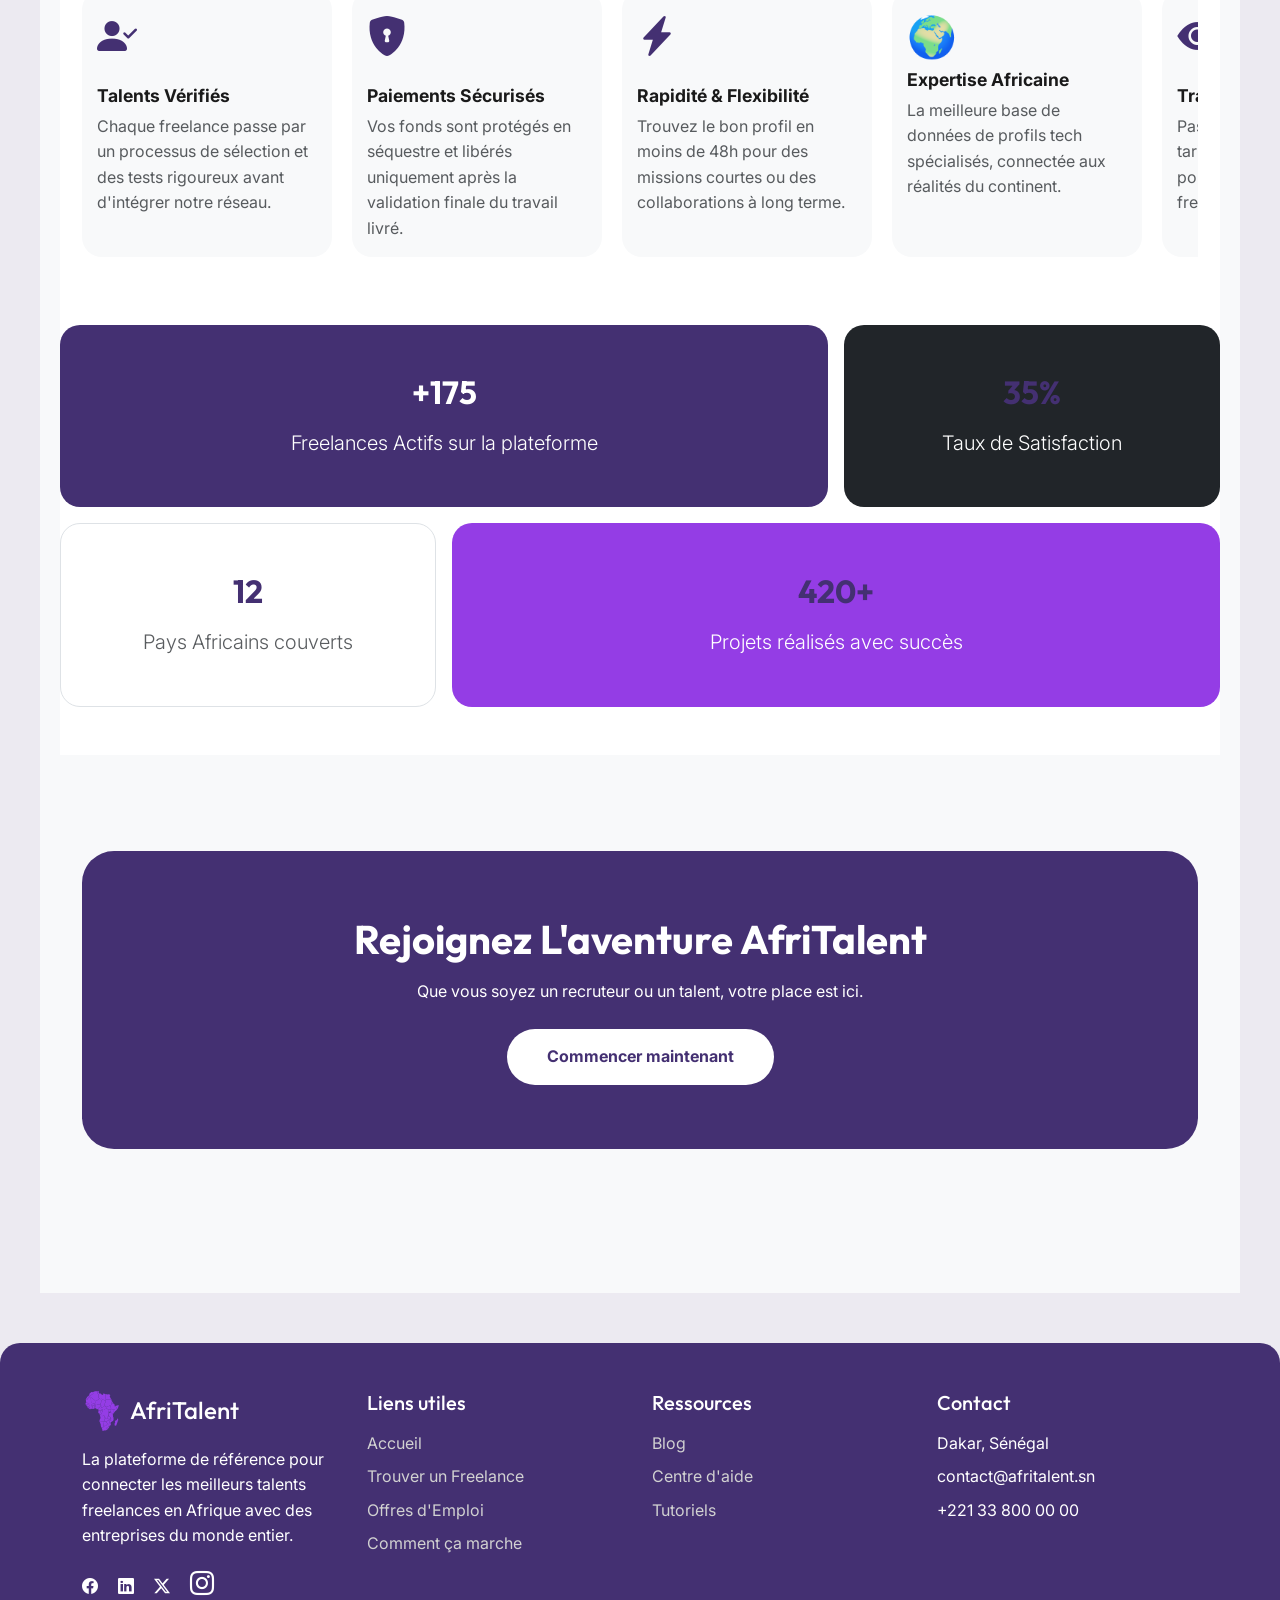
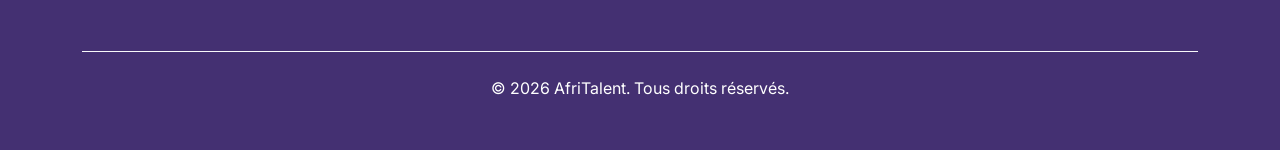
==== commit 5af3e0ce: "Finalisation : correction responsive, optimisation du code et commentaires" ====
--- a/about.html
+++ b/about.html
@@ -35,7 +35,7 @@
                         <li class="nav-item"><a class="nav-link" href="contact.html">Contact</a></li>
                     </ul>
                     
-                    <a href="#" class="btn btn-primary ms-lg-3 fw-bold">Rejoindre AfriTalent</a>
+                    <a href="contact.html" class="btn btn-primary ms-lg-3 fw-bold">Rejoindre AfriTalent</a>
                 </div>
                 
             </div>
@@ -93,14 +93,14 @@
 <!-- Équipe Section -->
 <section class="py-5 fade-in">
     <div class="container">
-        <div class="text-center mb-5">
+        <div class="text-center mb-5 ">
             <h6 class="text-afri text-uppercase fw-bold">L'Humain au cœur du projet</h6>
             <h2 class="display-5 fw-bold">Une équipe d'experts passionnés</h2>
             <p class="text-muted mx-auto" style="max-width: 700px;">Notre force réside dans la complémentarité de nos talents.Ensemble, nous travaillons pour faire d'AfriTalent la référence du freelancing en Afrique.</p>
         </div>
 
         <div class="row g-4">
-            <div class="col-md-4">
+            <div class="col-md-4 hidden">
                 <div class="card h-100 p-4 border-0 shadow-sm text-center">
                     <!-- Image avec coins arrondis (rounded) au lieu de cercle -->
                     <img src="images/BorisNdiaye.jpg" alt="Boris Ndiaye" class="rounded mb-3 img-fluid" style="height: 250px; width: 100%; object-fit: cover;">
@@ -115,7 +115,7 @@
             </div>
 
             <!-- Awa Diop -->
-            <div class="col-md-4">
+            <div class="col-md-4 hidden">
                 <div class="card h-100 p-4 border-0 shadow-sm text-center">
                     <img src="images/AwaDiop.jpg" alt="Awa Diop" class="rounded mb-3 img-fluid" style="height: 250px; width: 100%; object-fit: cover;">
                     <h5>Awa Diop</h5>
@@ -129,7 +129,7 @@
             </div>
 
             <!-- Babacar Sow -->
-            <div class="col-md-4">
+            <div class="col-md-4 hidden">
                 <div class="card h-100 p-4 border-0 shadow-sm text-center">
                     <img src="images/BabacarSow.jpg" alt="Babacar Sow" class="rounded mb-3 img-fluid" style="height: 250px; width: 100%; object-fit: cover;">
                     <h5>Babacar Sow</h5>
@@ -143,7 +143,7 @@
             </div>
 
             <!-- Ibrahima Fall -->
-            <div class="col-md-4">
+            <div class="col-md-4 hidden">
                 <div class="card h-100 p-4 border-0 shadow-sm text-center">
                     <img src="images/IbrahimaFall.jpg" alt="Ibrahima Fall" class="rounded mb-3 img-fluid" style="height: 250px; width: 100%; object-fit: cover;">
                     <h5>Ibrahima Fall</h5>
@@ -157,7 +157,7 @@
             </div>
 
             <!-- Aminata Touré -->
-            <div class="col-md-4">
+            <div class="col-md-4 hidden">
                 <div class="card h-100 p-4 border-0 shadow-sm text-center">
                     <img src="images/Aminata.jpg" alt="Aminata Touré" class="rounded mb-3 img-fluid" style="height: 250px; width: 100%; object-fit: cover;">
                     <h5>Aminata Touré</h5>
@@ -171,7 +171,7 @@
             </div>
 
             <!-- Jean Gomis -->
-            <div class="col-md-4">
+            <div class="col-md-4 hidden">
                 <div class="card h-100 p-4 border-0 shadow-sm text-center">
                     <img src="images/JeanGomis.jpg" alt="Jean Gomis" class="rounded mb-3 img-fluid" style="height: 250px; width: 100%; object-fit: cover;">
                     <h5>Jean Gomis</h5>
@@ -191,10 +191,8 @@
                 Nous travaillons également avec un réseau de <strong>+20 consultants experts</strong> à travers tout le continent.
             </p>
         </div>
-    </div>
 </section>
-<!--Nos valeurs-->
-       
+        <!--Nos valeurs-->
         <section class="py-5 fade-in bg-light">
     <div class="container py-4 text-center">
         <h6 class="text-primary fw-bold text-uppercase mb-3">Ce qui nous définit</h6>
@@ -258,7 +256,6 @@
 <!-- Section Pourquoi nous choisir -->
 <section class="py-5 bg-white">
   <div class="container py-5 fade-in">
-    
     <div class="text-center mb-5">
       <h2 class="fw-bold display-5 section-main-title">Pourquoi choisir <span class="text-accent">AfriTalent</span> ?</h2>
       <p class="lead text-muted mx-auto section-description">
@@ -266,14 +263,46 @@
       </p>
     </div>
 
-    <div class="row g-4 mb-5">
-      <div class="col-md-4"><div class="feature-card h-100"><i class="bi bi-person-check-fill fs-1 icon-primary"></i><h4>Talents Vérifiés</h4><p class="text-muted mb-0">Chaque freelance passe par un processus de sélection et des tests rigoureux avant d'intégrer notre réseau.</p></div></div>
-      <div class="col-md-4"><div class="feature-card h-100"><i class="bi bi-shield-lock-fill fs-1 icon-secondary"></i><h4>Paiements Sécurisés</h4><p class="text-muted mb-0">Vos fonds sont protégés en séquestre et libérés uniquement après la validation finale du travail livré.</p></div></div>
-      <div class="col-md-4"><div class="feature-card h-100"><i class="bi bi-lightning-charge-fill fs-1 icon-warning"></i><h4>Rapidité & Flexibilité</h4><p class="text-muted mb-0">Trouvez le bon profil en moins de 48h pour des missions courtes ou des collaborations à long terme.</p></div></div>
-      <div class="col-md-4"><div class="feature-card h-100"><span class="fs-1">🌍</span><h4>Expertise Africaine</h4><p class="text-muted mb-0">La meilleure base de données de profils tech spécialisés, connectée aux réalités du continent.</p></div></div>
-      <div class="col-md-4"><div class="feature-card h-100"><i class="bi bi-eye-fill fs-1 icon-primary"></i><h4>Transparence Totale</h4><p class="text-muted mb-0">Pas de frais cachés. Une tarification claire et honnête pour les entreprises et les freelances.</p></div></div>
-      <div class="col-md-4"><div class="feature-card h-100"><i class="bi bi-graph-up-arrow fs-1 icon-secondary"></i><h4>Accompagnement</h4><p class="text-muted mb-0">Un support local dédié et un suivi pour aider nos talents à monter en compétences continuellement.</p></div></div>
-    </div>
+    <div class="horizontal-scroll-container">
+      
+      <div class="feature-card">
+        <i class="bi bi-person-check-fill fs-1 icon-primary"></i>
+        <h4>Talents Vérifiés</h4>
+        <p class="text-muted mb-0">Chaque freelance passe par un processus de sélection et des tests rigoureux avant d'intégrer notre réseau.</p>
+      </div>
+
+      <div class="feature-card">
+        <i class="bi bi-shield-lock-fill fs-1 icon-secondary"></i>
+        <h4>Paiements Sécurisés</h4>
+        <p class="text-muted mb-0">Vos fonds sont protégés en séquestre et libérés uniquement après la validation finale du travail livré.</p>
+      </div>
+
+      <div class="feature-card">
+        <i class="bi bi-lightning-charge-fill fs-1 icon-warning"></i>
+        <h4>Rapidité & Flexibilité</h4>
+        <p class="text-muted mb-0">Trouvez le bon profil en moins de 48h pour des missions courtes ou des collaborations à long terme.</p>
+      </div>
+
+      <div class="feature-card">
+        <span class="fs-1">🌍</span>
+        <h4>Expertise Africaine</h4>
+        <p class="text-muted mb-0">La meilleure base de données de profils tech spécialisés, connectée aux réalités du continent.</p>
+      </div>
+
+      <div class="feature-card">
+        <i class="bi bi-eye-fill fs-1 icon-primary"></i>
+        <h4>Transparence Totale</h4>
+        <p class="text-muted mb-0">Pas de frais cachés. Une tarification claire et honnête pour les entreprises et les freelances.</p>
+      </div>
+
+      <div class="feature-card">
+        <i class="bi bi-graph-up-arrow fs-1 icon-secondary"></i>
+        <h4>Accompagnement</h4>
+        <p class="text-muted mb-0">Un support local dédié et un suivi pour aider nos talents à monter en compétences continuellement.</p>
+      </div>
+
+    </div>
+  </div>
 <!-- Section Statistiques (Bento Grid) -->
     <!-- Bento Grid Statistiques -->
 <div class="row g-3">
@@ -309,6 +338,7 @@
     </div>
   </div>
 </div>
+</section>
 <!-- Section Rejoignez -->
 <section class="py-5">
     <div class="container text-center py-5">
@@ -319,18 +349,24 @@
         </div>
     </div>
 </section>
+
     </main>
 
-    <footer class="footer-section py-5">
+<!-- FOOTER : Liens de navigation, réseaux sociaux et mentions légales -->
+     <footer class="footer-section py-5">
     <div class="container">
         <div class="row">
             <div class="col-md-3 mb-4">
-                <h4 class="mb-3">AfriTalent</h4>
+                <div class="footer-brand-header d-flex align-items-center mb-3">
+                    <div class="brand-logo-img me-2"></div>
+                    <h4 class="mb-0 text-white">AfriTalent</h4>
+                </div>
                 <p>La plateforme de référence pour connecter les meilleurs talents freelances en Afrique avec des entreprises du monde entier.</p>
                 <div class="social-icons mt-3">
-                    <a href="#" class="text-white me-3"><i class="bi bi-facebook" style="font-size: 1.5rem;"></i></a>
-                    <a href="#" class="text-white me-3"><i class="bi bi-linkedin" style="font-size: 1.5rem;"></i></a>
-                    <a href="#" class="text-white"><i class="bi bi-twitter-x" style="font-size: 1.5rem;"></i></a>
+                    <a href="https://www.facebook.com" target="_blank" rel="noopener noreferrer" class="text-white me-3"><i class="bi bi-facebook"></i></a>
+                    <a href="https://www.linkedin.com" target="_blank" rel="noopener noreferrer" class="text-white me-3"><i class="bi bi-linkedin"></i></a>
+                    <a href="https://twitter.com" target="_blank" rel="noopener noreferrer" class="text-white me-3"><i class="bi bi-twitter-x"></i></a>
+                    <a href="https://www.instagram.com" target="_blank" rel="noopener noreferrer" class="text-white me-3"><i class="bi bi-instagram social-icon-size"></i></a>
                 </div>
             </div>
 
@@ -339,7 +375,7 @@
                 <ul class="list-unstyled">
                     <li><a href="index.html">Accueil</a></li>
                     <li><a href="freelances.html">Trouver un Freelance</a></li>
-                    <li><a href="#">Offres d'Emploi</a></li>
+                    <li><a href="freelances.html">Offres d'Emploi</a></li>
                     <li><a href="index.html#how-it-works">Comment ça marche</a></li>
                 </ul>
             </div>
@@ -348,8 +384,8 @@
                 <h5 class="mb-3">Ressources</h5>
                 <ul class="list-unstyled">
                     <li><a href="index.html#testimonials">Blog</a></li>
-                    <li><a href="#">Centre d'aide</a></li>
-                    <li><a href="#">Tutoriels</a></li>
+                    <li><a href="tarifs.html#faq-section">Centre d'aide</a></li>
+                    <li><a href="about.html#">Tutoriels</a></li>
                 </ul>
             </div>
 
@@ -372,6 +408,7 @@
 </a>
 </footer>
 
+
     <script src="https://cdn.jsdelivr.net/npm/bootstrap@5.3.0/dist/js/bootstrap.bundle.min.js"></script>
     <script src="js/main.js"></script>
 </body>
--- a/css/style.css
+++ b/css/style.css
@@ -10,7 +10,7 @@
     --font-body: 'Inter', sans-serif;
 }
 
-/* --- AJOUT POUR LE DARK MODE (À mettre après ton :root actuel) --- */
+/* --- AJOUT POUR LE DARK MODE (À mettre après le :root actuel) --- */
 
 /* Thème Sombre */
 body.dark-mode {
@@ -27,7 +27,7 @@
     color: var(--color-text);
     line-height: 1.6;
     overflow-x: hidden;
-    /* Ajoute cette ligne pour une transition fluide quand tu bascules le mode */
+    /* Ajout de cette ligne pour une transition fluide quand tu bascules le mode */
     transition: background-color 0.4s ease, color 0.4s ease;
 }
 /* 1. Navbar : Adaptation intelligente */
@@ -39,7 +39,7 @@
 body.dark-mode .bento-card, 
 body.dark-mode .step-card,
 body.dark-mode .card {
-    background-color: #1e1e1e !important; /* Fond sombre pour les cartes */
+    background-color: #2d2c2c !important; /* Fond sombre pour les cartes */
     border: 1px solid #333 !important;
 }
 
@@ -47,7 +47,7 @@
 body.dark-mode .bento-card h3,
 body.dark-mode .bento-card p,
 body.dark-mode .card-text {
-    color: var(--color-text) !important; /* Utilise la variable dark-mode définie dans ton :root */
+    color: var(--color-text) !important; /* Utilise la variable dark-mode définie dans le :root */
 }
 
 /* 4. Lien actif : On protège le mauve peu importe le mode */
@@ -59,7 +59,7 @@
 body.dark-mode .stat-card,
 body.dark-mode .stat-card-light,
 body.dark-mode .bento-card {
-    background-color: #1e1e1e !important; /* Fond sombre */
+    background-color: #2d2c2c !important; /* Fond sombre */
     border: 1px solid #333 !important;
 }
 
@@ -73,7 +73,7 @@
 /* --- Adaptation des témoignages pour le mode sombre --- */
 /* --- Correction pour le Dark Mode : Cible bien la classe .testimonial-card --- */
 body.dark-mode .testimonial-card {
-    background-color: #1e1e1e !important; 
+    background-color: #2c2a2a !important; 
     border: 1px solid #333 !important;
     padding: 20px; /* Ajoute un peu d'espace si besoin */
     border-radius: 10px;
@@ -88,7 +88,7 @@
 
 /* Correction pour le bouton CTA qui est juste après */
 body.dark-mode .cta-section {
-    background-color: #121212 !important;
+    background-color: #1e1d1d !important;
 }
 
 body.dark-mode .cta-title {
@@ -169,7 +169,7 @@
 
 /* 1. Fond de la section */
 body.dark-mode section.py-5.bg-white {
-    background-color: #121212 !important;
+    background-color: #321b35 !important;
 }
 
 /* 2. Fond des cartes feature-card */
@@ -219,7 +219,7 @@
 body.dark-mode h3 {
     color: #ffffff !important;
 }
-/* --- Mode Sombre avec ta couleur #1d0f20 --- */
+/* --- Mode Sombre avec la couleur #1d0f20 --- */
 
 /* 1. Fond général de la page */
 body.dark-mode, 
@@ -257,7 +257,7 @@
 }
 /* 1. Fond des questions (le bouton) */
 body.dark-mode .accordion-button {
-    background-color: #2d1832 !important; /* Ton violet sombre */
+    background-color: #2d1832 !important; /* le violet sombre */
     color: #ffffff !important;           /* Texte de la question en blanc */
 }
 
@@ -268,7 +268,7 @@
 
 /* 3. Fond et texte des réponses (le corps de l'accordéon) */
 body.dark-mode .accordion-body {
-    background-color: #1d0f20 !important; /* Ton fond général sombre */
+    background-color: #1d0f20 !important; /* le fond général sombre */
     color: #d1b3d8 !important;            /* Texte de la réponse en mauve très clair */
     border: 1px solid #5a3a60 !important;
 }
@@ -416,11 +416,12 @@
         flex-direction: column;
     }
 }
-/* --- 8. SECTION & CONTENU --- */
+/* --- 8. SECTION & CONTENU --- *//*contact*/
 main {
     max-width: 1200px;
     margin: auto;
     padding: 80px 20px;
+    background-color: #f8f9fa;
 }
 
 .card-section {
@@ -538,7 +539,7 @@
 .step-number {
     font-size: 2.5rem;
     font-weight: 800;
-    color: var(--color-primary); /* Ton indigo */
+    color: var(--color-primary); /* le indigo */
     opacity: 0.3; /* Effet de style léger */
     margin-bottom: 10px;
 }
@@ -584,7 +585,7 @@
 /* 1. On donne au conteneur parent une position relative */
 .step-card {
     position: relative; /* Indispensable pour que l'icône se place par rapport à la carte */
-    /* ... tes autres styles existants (taille, background, etc.) restent inchangés ... */
+    /* ... mes autres styles existants (taille, background, etc.) restent inchangés ... */
 }
 
 /* 2. On positionne l'icône tout à droite */
@@ -600,7 +601,6 @@
     margin-bottom: 10px;
     /* ... garde tes styles actuels pour .step-number ... */
 }
-/* Container de la carte témoignage */
 /* Container de la carte témoignage */
 .testimonial-card {
     text-align: center;
@@ -680,7 +680,7 @@
     opacity: 1;
 }
 .cta-section {
-    background-color: var(--color-primary); /* Ton Indigo profond */
+    background-color: var(--color-primary); /* mon Indigo profond */
     color: white;
     padding: 60px 0;
     border-radius: var(--rayon-bordure); /* Arrondi pour rester cohérent */
@@ -719,7 +719,7 @@
     transform: scale(1.05); /* Petit effet de zoom */
 }
 .footer-section {
-    background-color: var(--color-primary); /* Ton Indigo */
+    background-color: var(--color-primary); /* mon Indigo */
     color: white;
     border-top-left-radius: var(--rayon-bordure);
     border-top-right-radius: var(--rayon-bordure);
@@ -771,7 +771,6 @@
     border-radius: 20px !important;
 }
 
-/* Ajustement pour que l'en-tête bleu soit bien intégré */
 .card {
     border-radius: 20px !important;
 }
@@ -1005,8 +1004,104 @@
 .text-animate-right.is-visible {
     opacity: 1;
     transform: translateX(0); /* Vient se caler à sa position finale */
-}
-html, body {
+}html, body {
     width: 100%;
     overflow-x: hidden; /* Coupe tout ce qui dépasse horizontalement */
-}+}
+.hidden {
+    opacity: 0;
+    transform: scale(0.8); /* Commence petit */
+    transition: all 0.8s ease-out;
+}
+
+.show {
+    opacity: 1;
+    transform: scale(1); /* Revient à sa taille normale */
+}
+/* Style pour le texte de la marque (remplace le style="font-weight: 800;") */
+.brand-text {
+    font-weight: 800;
+}
+
+/* Style pour les icônes du footer (remplace le style="font-size: 1.5rem;") */
+.social-icon-size {
+    font-size: 1.5rem;
+}
+
+/* Optionnel : Si tu veux gérer le style du bouton thème proprement */
+#theme-toggle {
+    border-color: #6c757d; /* Correspond au btn-outline-secondary */
+}
+/* Assure l'alignement du logo et du titre dans le footer */
+.footer-brand-header {
+    display: flex !important;
+    align-items: center !important;
+}
+
+/* S'assure que le logo ne se déforme pas */
+.footer-brand-header .brand-logo-img {
+    flex-shrink: 0;
+    width: 40px !important;
+    height: 40px !important;
+}
+/* formulaire de contact*/
+/* Bordures dynamiques */
+.is-invalid {
+    border: 2px solid #dc3545 !important;
+}
+
+.is-valid {
+    border: 2px solid #198754 !important;
+}
+
+/* On cache les messages par défaut */
+.error-text {
+    color: #dc3545;
+    font-size: 0.8rem;
+    margin-top: 5px;
+    display: none;
+}
+/* Conteneur principal qui force l'horizontalité */
+.horizontal-scroll-container {
+    display: flex;                /* Aligne tout en ligne */
+    overflow-x: auto;            /* Active le défilement si le contenu dépasse */
+    gap: 20px;                   /* Espace entre tes cartes */
+    padding-bottom: 20px;        /* Espace pour la barre de défilement */
+    scroll-snap-type: x mandatory; /* Rend le défilement plus fluide (snap) */
+}
+
+/* On force une largeur fixe pour les cartes pour qu'elles ne s'écrasent pas */
+.horizontal-scroll-container .feature-card {
+    min-width: 300px;            /* Largeur minimale de chaque carte */
+    scroll-snap-align: start;    /* "Aimante" les cartes au début du conteneur */
+}
+
+/* Optionnel : cacher la barre de défilement (Chrome/Safari) */
+.horizontal-scroll-container::-webkit-scrollbar {
+    height: 8px;
+}
+.horizontal-scroll-container::-webkit-scrollbar-thumb {
+    background-color: var(--color-secondary);
+    border-radius: 10px;
+}
+.horizontal-scroll-container {
+    display: flex !important;
+    flex-direction: row !important;
+    flex-wrap: nowrap !important;
+    overflow-x: auto !important;
+    gap: 20px;
+    padding-bottom: 20px;
+    -webkit-overflow-scrolling: touch; /* Pour un scroll fluide sur mobile */
+}
+.horizontal-scroll-container .feature-card {
+    min-width: 250px; /* Plus c'est petit, plus tes cartes sont "serrées" */
+    max-width: 250px; /* Ajoute ceci pour forcer une taille fixe */
+    flex: 0 0 auto;
+}
+.feature-card {
+    padding: 15px !important; /* Réduit l'espace interne */
+}
+
+.feature-card h4 {
+    font-size: 1.1rem !important; /* Titre plus petit */
+}
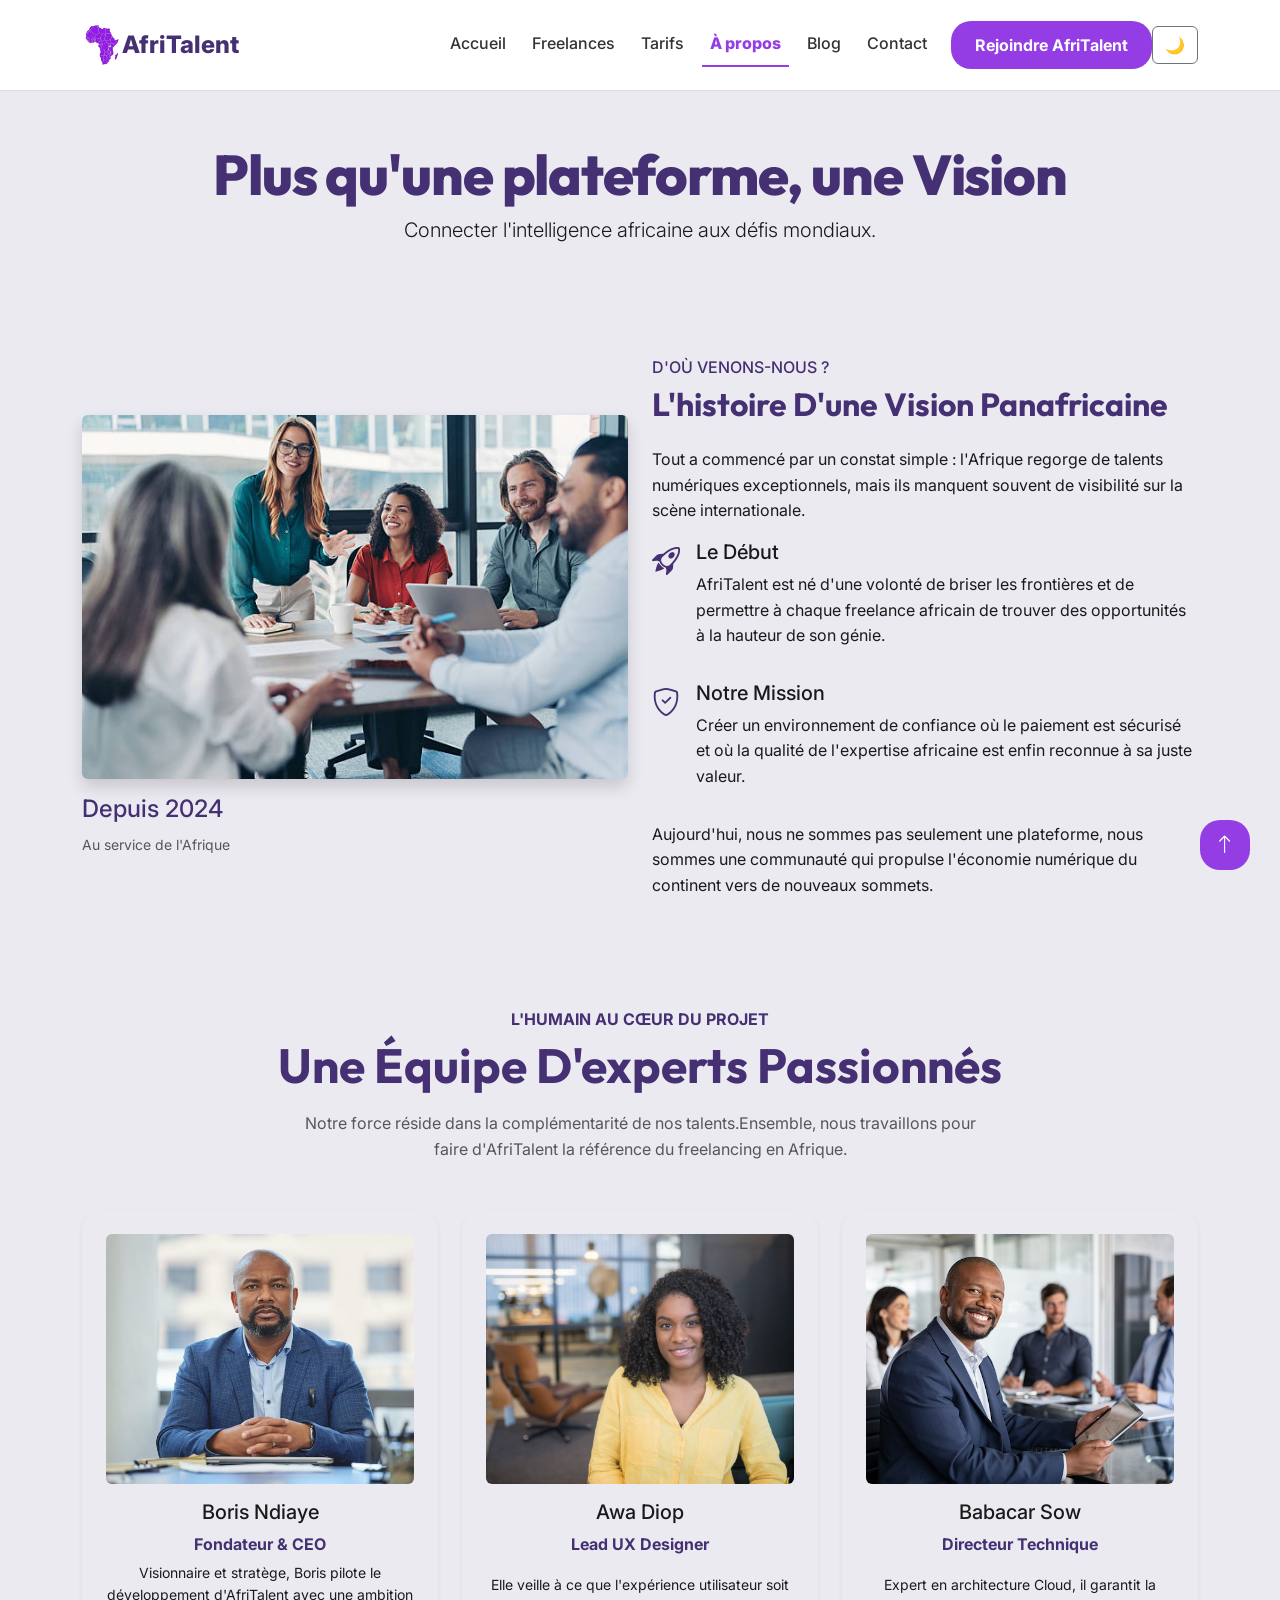
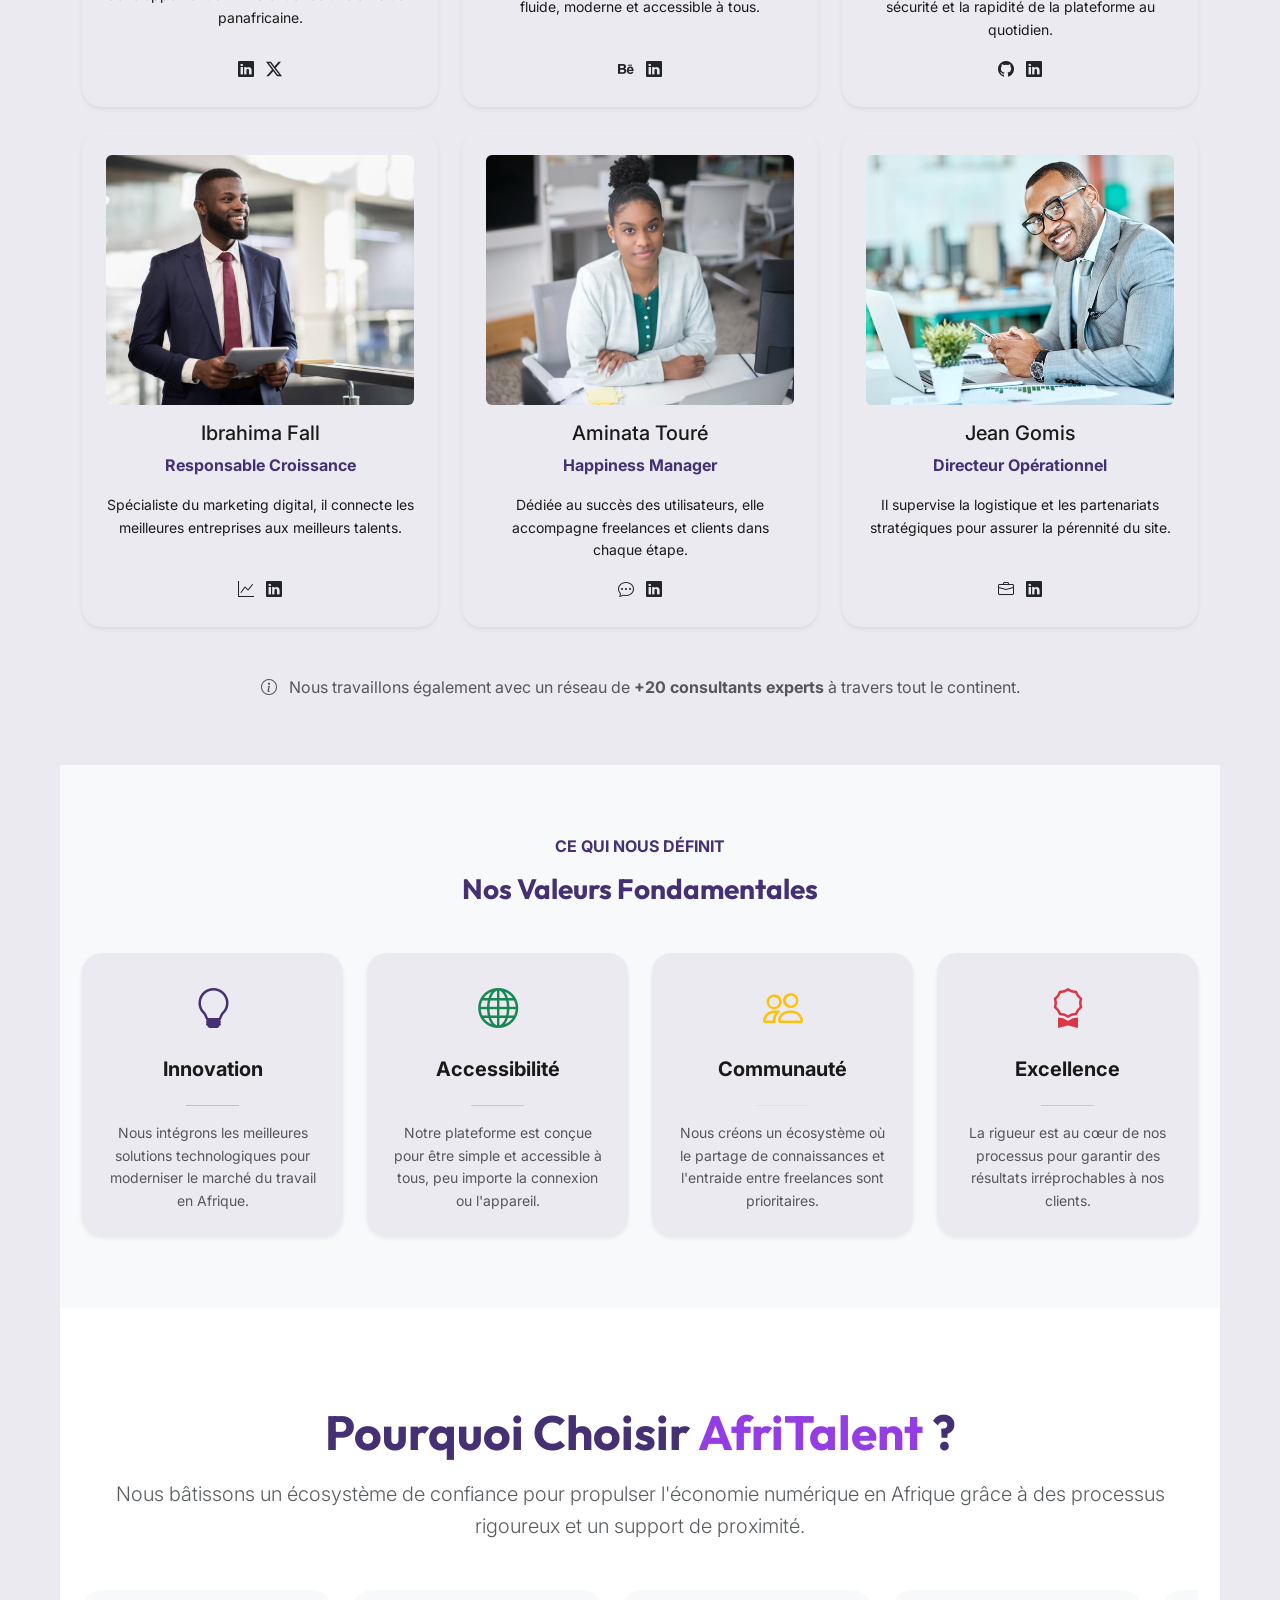
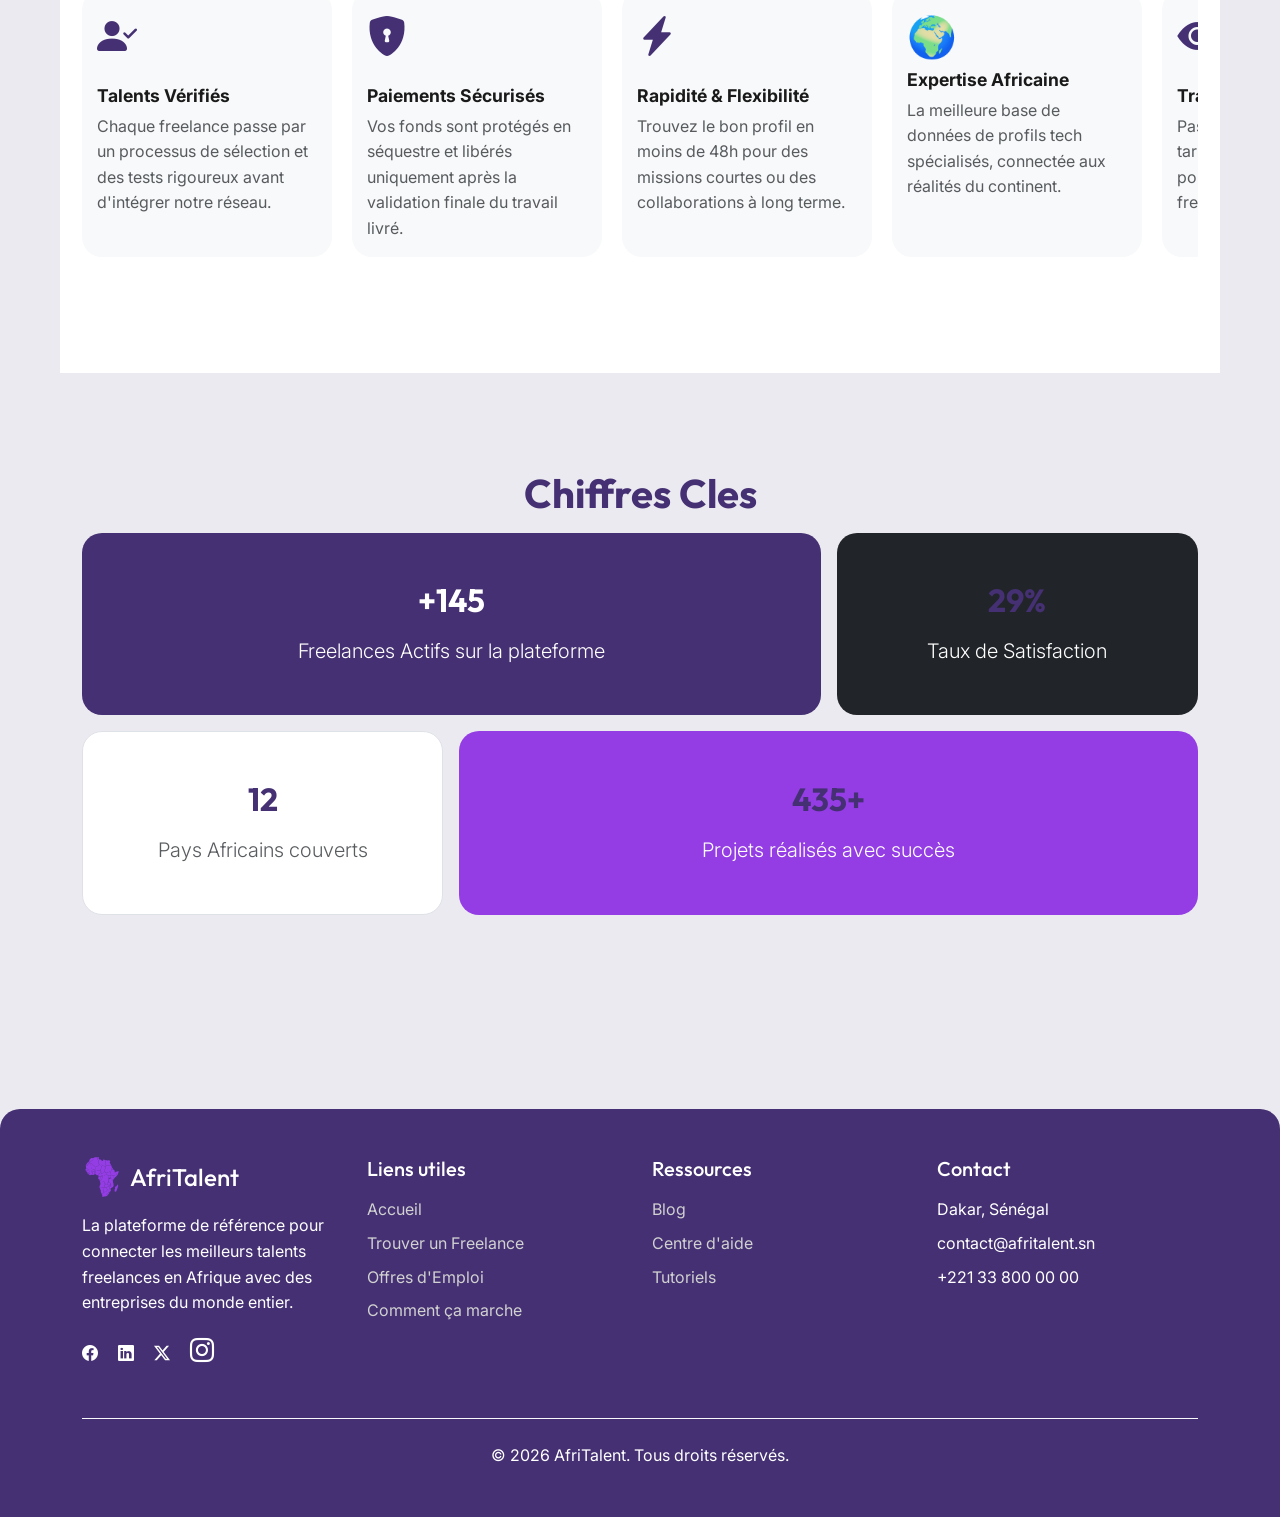
==== commit 29636f64: "Deploiement  : GitHub Pages active, README finalise et presentation PowerPoint ajoutee" ====
--- a/about.html
+++ b/about.html
@@ -303,8 +303,12 @@
 
     </div>
   </div>
+  </section>
 <!-- Section Statistiques (Bento Grid) -->
     <!-- Bento Grid Statistiques -->
+     <section class="py-5">
+    <div class="container text-center py-5">
+        <h2 class="fw-bold display-6 mb-3">Chiffres Cles</h2>
 <div class="row g-3">
   <!-- +500 -->
   <div class="col-md-8">
@@ -339,17 +343,6 @@
   </div>
 </div>
 </section>
-<!-- Section Rejoignez -->
-<section class="py-5">
-    <div class="container text-center py-5">
-        <div class="cta-join-adventure">
-            <h2 class="fw-bold display-6 mb-3">Rejoignez l'aventure AfriTalent</h2>
-            <p class="mb-4">Que vous soyez un recruteur ou un talent, votre place est ici.</p>
-            <a href="contact.html" class="btn-custom">Commencer maintenant</a>
-        </div>
-    </div>
-</section>
-
     </main>
 
 <!-- FOOTER : Liens de navigation, réseaux sociaux et mentions légales -->
--- a/css/style.css
+++ b/css/style.css
@@ -20,6 +20,37 @@
     --color-bg: #1d0f20;        /* Fond mauve très foncé */
     --color-text: #eceaf1;      /* Texte clair */
 }
+:root {
+    --color-primary: #443072;
+    --color-secondary: #943de5;
+}
+
+.text-gradient {
+    /* 1. Dégradé */
+    background: linear-gradient(90deg, #443072, #943de5);
+    
+    /* 2. On force le découpage (Le préfixe -webkit- est crucial) */
+    -webkit-background-clip: text !important;
+    background-clip: text !important;
+    
+    /* 3. On rend le texte transparent pour voir le fond */
+    color: transparent !important;
+    
+    /* 4. On force l'élément à se comporter comme un bloc de texte */
+    display: inline-block !important;
+    
+    /* 5. C'est ici le secret : on réinitialise l'image de fond */
+    -webkit-text-fill-color: transparent !important;
+}
+.text-gradient {
+    line-height: 1.2 !important; /* Parfois nécessaire pour le clipping */
+}
+.text-gradient {
+    /* ... tes propriétés précédentes ... */
+    filter: drop-shadow(0px 2px 2px rgba(0,0,0,0.1));
+    /* Exemple plus contrasté en gardant tes tons */
+background: linear-gradient(90deg, #443072, #c387fc);
+}
 /* --- MISE À JOUR DU BODY POUR LA TRANSITION --- */
 body {
     font-family: var(--font-body);
@@ -302,7 +333,7 @@
 
 /* --- 4. TYPOGRAPHIE --- */
  h2, h3 {
-    font-family: var(--font-heading);
+    font-family: var(--font-heading);                                       
     color: var(--color-primary);
     margin-bottom: 1rem;
 }
@@ -416,14 +447,13 @@
         flex-direction: column;
     }
 }
-/* --- 8. SECTION & CONTENU --- *//*contact*/
+/* --- 8. SECTION & CONTENU --- */
 main {
     max-width: 1200px;
     margin: auto;
     padding: 80px 20px;
-    background-color: #f8f9fa;
-}
-
+    
+}
 .card-section {
     background-color: var(--color-accent);
     padding: 30px;
@@ -453,6 +483,7 @@
     display: flex;
     align-items: center;
     padding: 100px 0;
+    font-weight: 800;
 }
 .hero img {
     max-width: 100%; /* L'image s'adapte à la taille de sa colonne */
@@ -907,7 +938,7 @@
 /* Classe qui sera ajoutée par JS au scroll */
 .navbar.scrolled {
     padding: 10px 0; /* Effet "shrink" (rétrécissement) */
-    background-color: #1d0f20 !important; /* Ta couleur sombre */
+    background-color: #ddd4ed !important; /* Ta couleur sombre */
     box-shadow: 0 4px 10px rgba(0, 0, 0, 0.2); /* Ajout de l'ombre */
 }
 /* 1. Couleur des liens en MODE CLAIR (par défaut) */
@@ -1094,8 +1125,8 @@
     -webkit-overflow-scrolling: touch; /* Pour un scroll fluide sur mobile */
 }
 .horizontal-scroll-container .feature-card {
-    min-width: 250px; /* Plus c'est petit, plus tes cartes sont "serrées" */
-    max-width: 250px; /* Ajoute ceci pour forcer une taille fixe */
+    min-width: 250px; /* Plus c'est petit, plus les cartes sont "serrées" */
+    max-width: 250px; /* On ajoute ceci pour forcer une taille fixe */
     flex: 0 0 auto;
 }
 .feature-card {
